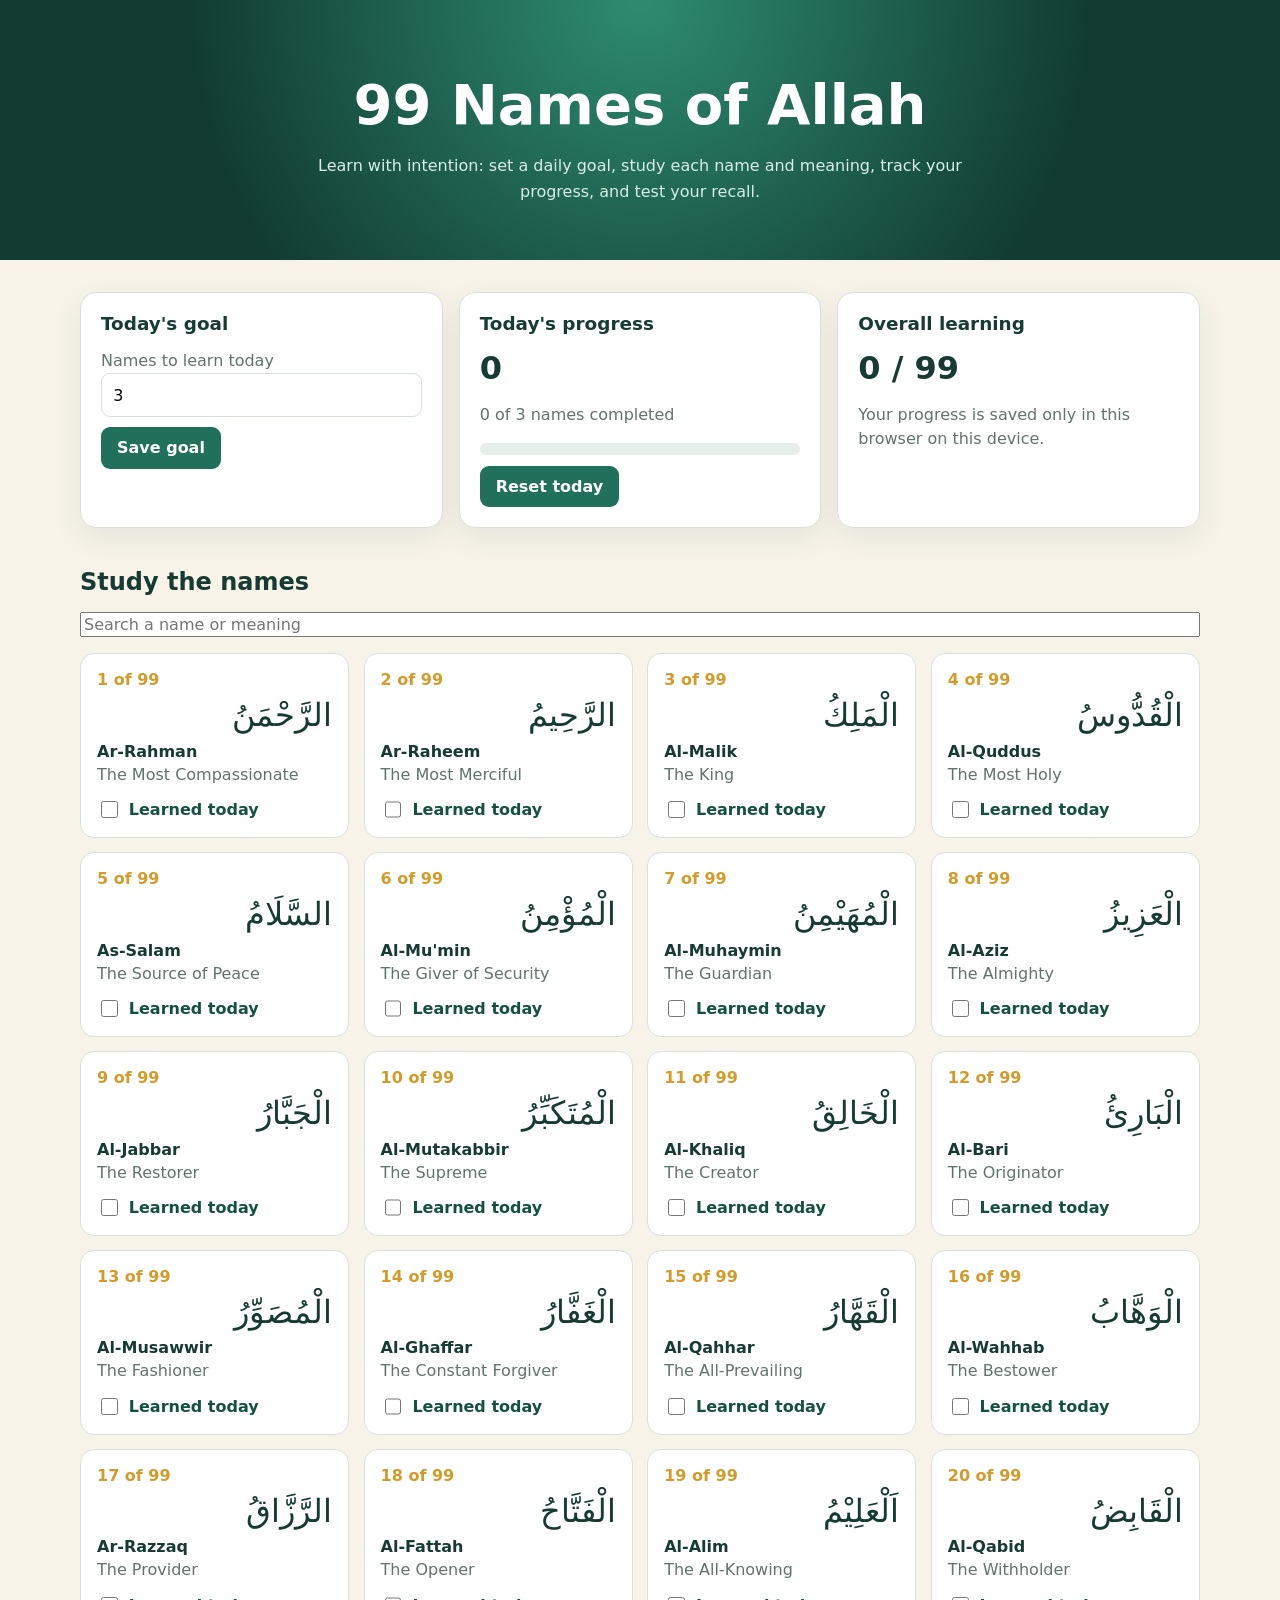
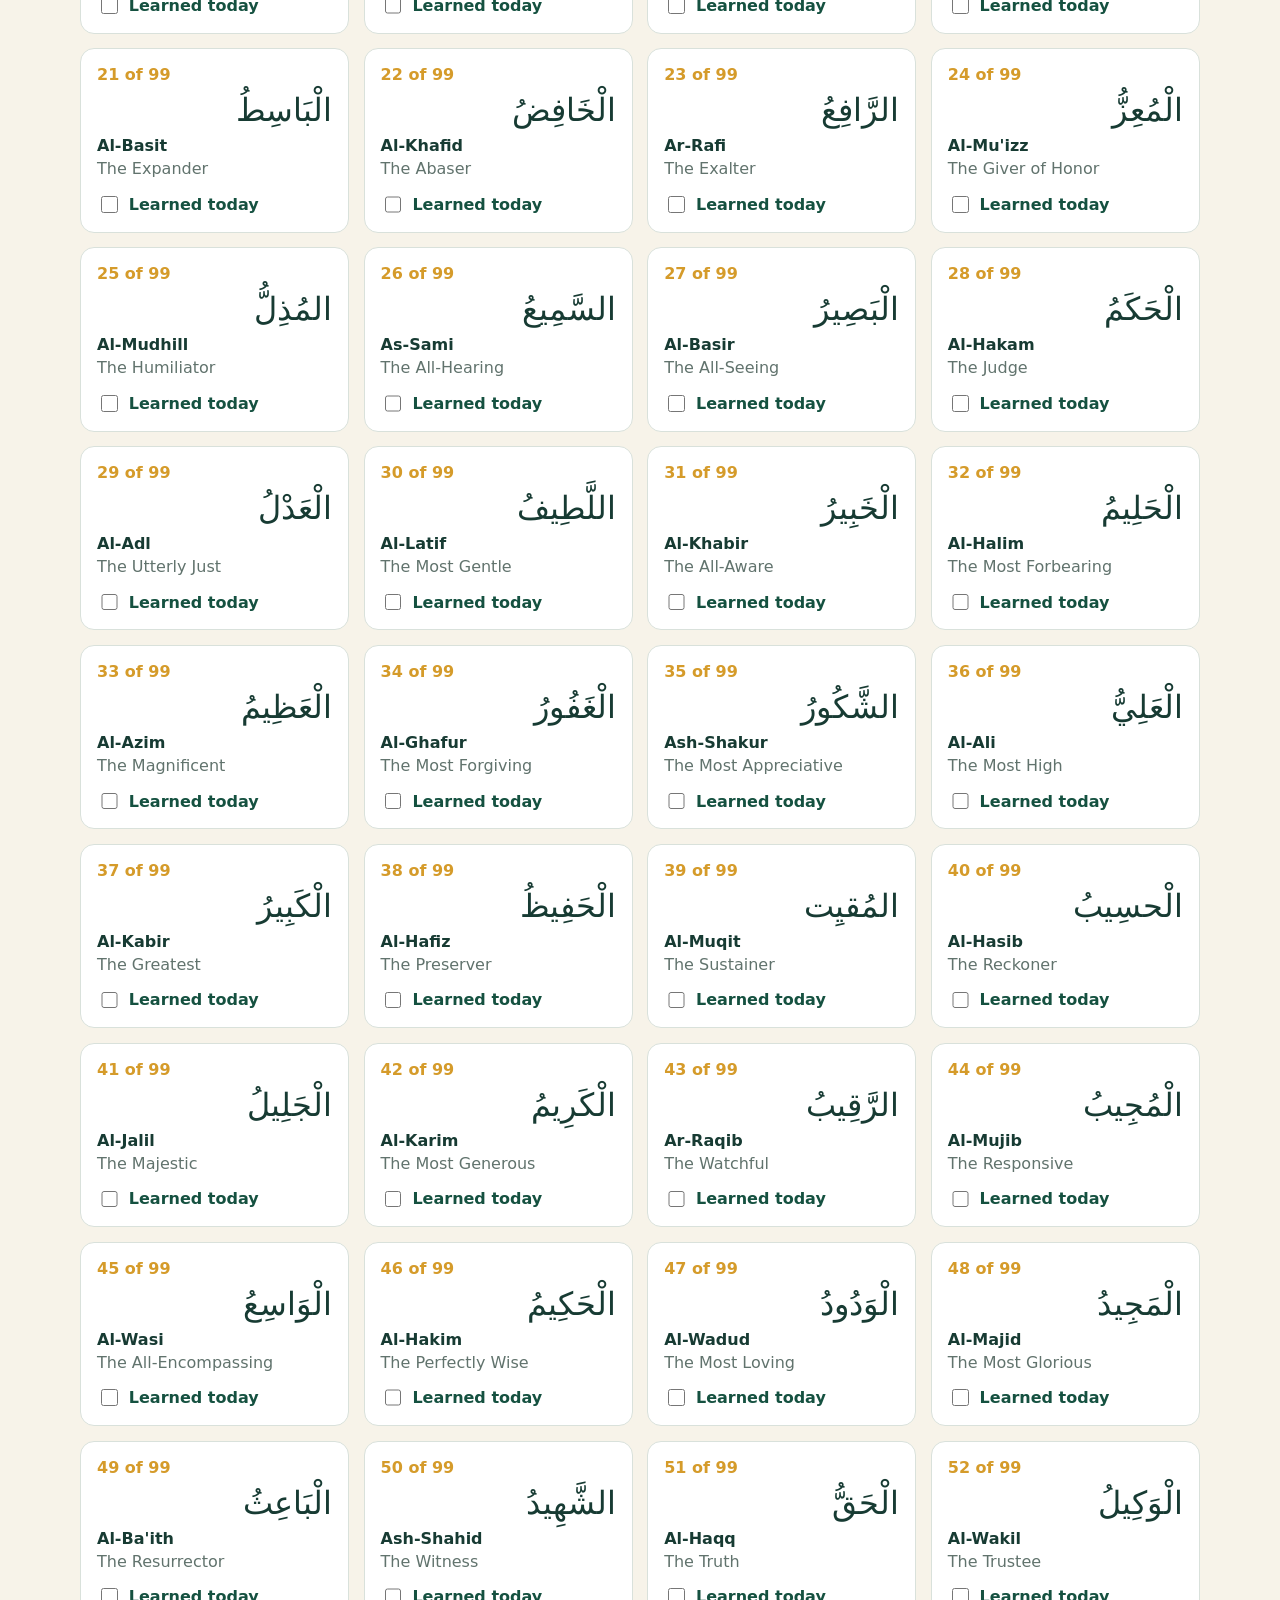
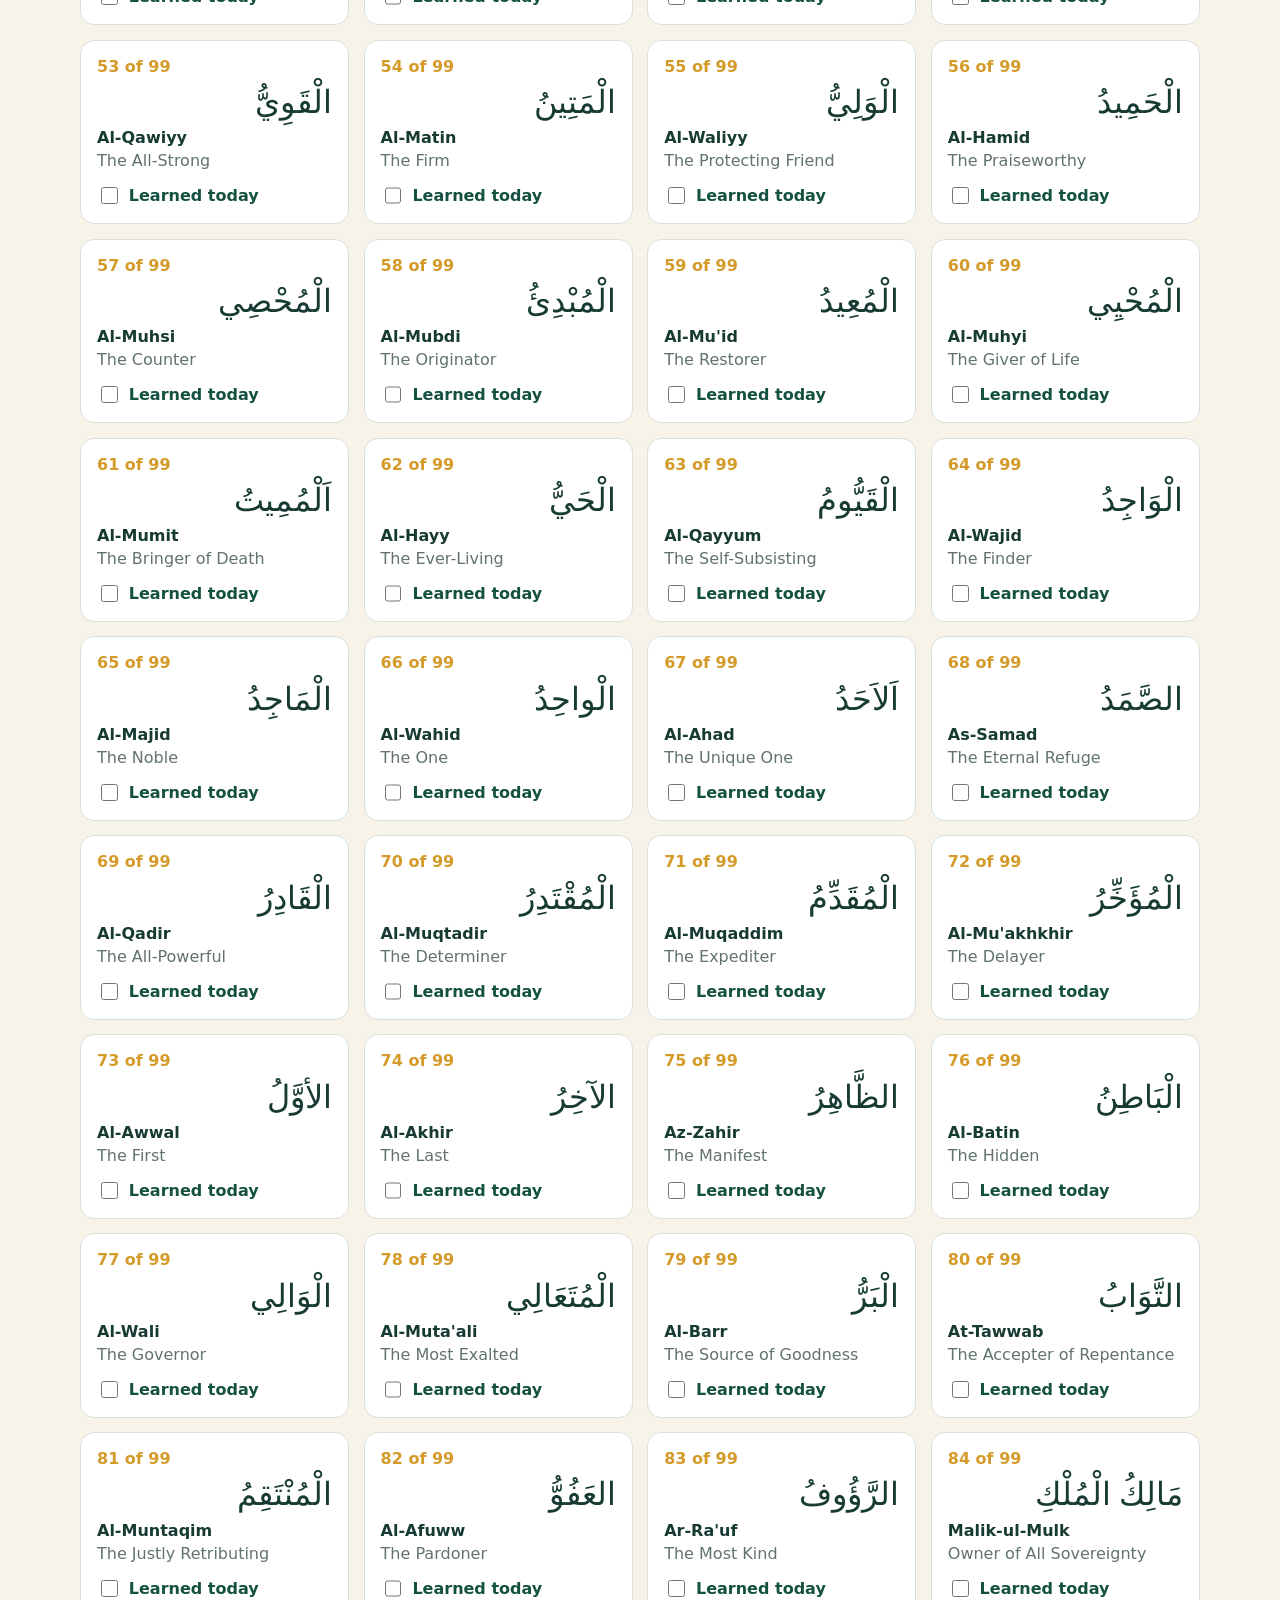
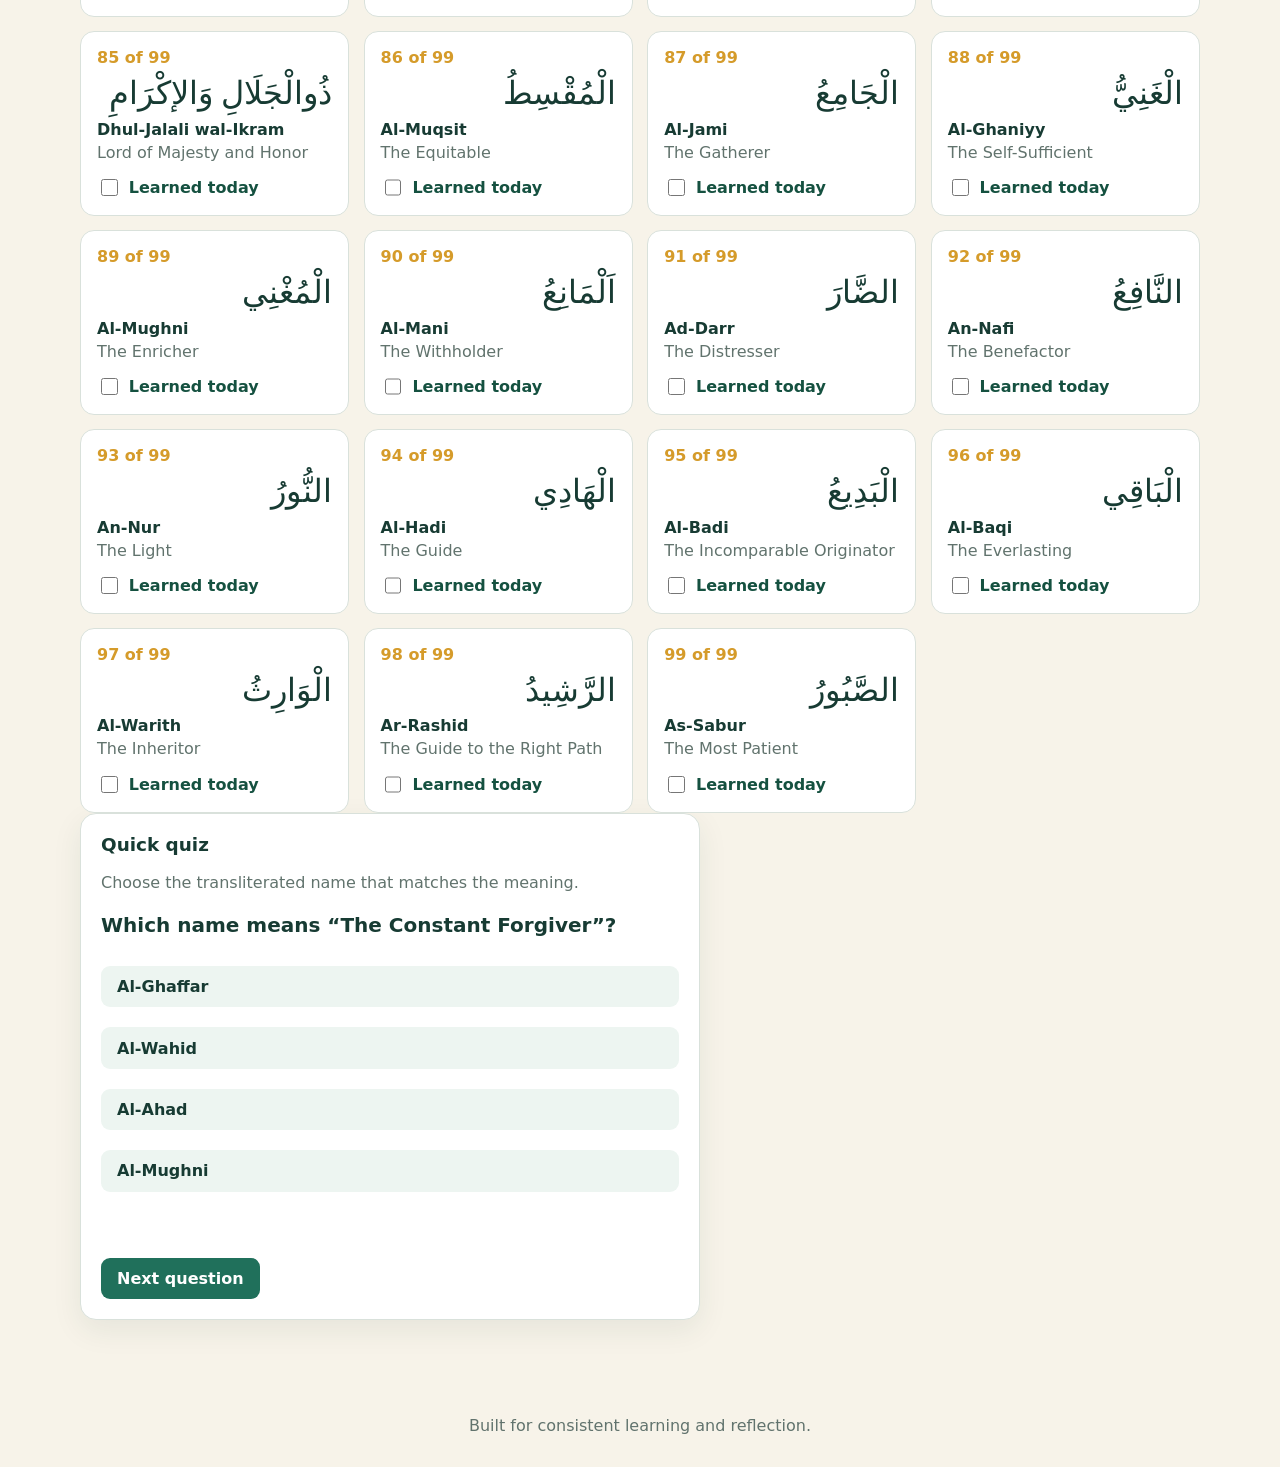
==== index.html @ bf4d2e9c "Create initial 99 Names of Allah learning tracker" ====
<!doctype html>
<html lang="en">
<head>
  <meta charset="UTF-8">
  <meta name="viewport" content="width=device-width, initial-scale=1.0">
  <meta name="description" content="Learn the 99 Names of Allah with a daily goal, progress tracker, and quiz.">
  <title>99 Names of Allah | Learning Tracker</title>
  <link rel="stylesheet" href="style.css">
</head>
<body>
  <header class="hero">
    <h1>99 Names of Allah</h1>
    <p>Learn with intention: set a daily goal, study each name and meaning, track your progress, and test your recall.</p>
  </header>

  <main class="container">
    <section class="grid" aria-label="Learning dashboard">
      <article class="card">
        <h2>Today's goal</h2>
        <label class="muted" for="goal">Names to learn today</label>
        <input id="goal" type="number" min="1" max="99" aria-label="Daily goal">
        <button id="save-goal">Save goal</button>
      </article>
      <article class="card">
        <h2>Today's progress</h2>
        <div class="metric" id="today-count">0</div>
        <p class="muted" id="goal-text">0 of 3 names completed</p>
        <div class="progress-track" aria-label="Daily goal progress"><div class="progress-bar" id="progress-bar"></div></div>
        <button id="reset-today">Reset today</button>
      </article>
      <article class="card">
        <h2>Overall learning</h2>
        <div class="metric" id="total-count">0 / 99</div>
        <p class="muted">Your progress is saved only in this browser on this device.</p>
      </article>
    </section>

    <section>
      <h2 class="section-title">Study the names</h2>
      <div class="controls">
        <input id="search" type="search" placeholder="Search a name or meaning" aria-label="Search names">
      </div>
      <div class="names-grid" id="names-list"></div>
    </section>

    <section class="card quiz" aria-live="polite">
      <h2>Quick quiz</h2>
      <p class="muted">Choose the transliterated name that matches the meaning.</p>
      <div class="question" id="quiz-question"></div>
      <div class="options" id="quiz-options"></div>
      <p class="quiz-result" id="quiz-result"></p>
      <button id="next-question">Next question</button>
    </section>
  </main>

  <footer>Built for consistent learning and reflection.</footer>
  <script src="app.js"></script>
</body>
</html>
---- style.css ----
:root {
  --bg: #f7f3e9;
  --surface: #ffffff;
  --ink: #173b33;
  --muted: #61736d;
  --accent: #20705b;
  --accent-dark: #155140;
  --gold: #d59b2a;
  --border: #d9e1db;
  --shadow: 0 10px 30px rgba(27, 66, 55, 0.08);
}

* { box-sizing: border-box; }

body {
  margin: 0;
  color: var(--ink);
  background: var(--bg);
  font-family: Inter, ui-sans-serif, system-ui, -apple-system, BlinkMacSystemFont, "Segoe UI", sans-serif;
}

.hero {
  padding: 4.5rem 1.25rem 3.5rem;
  color: white;
  text-align: center;
  background: radial-gradient(circle at top, #2e8c70, #123c31 65%);
}

.hero h1 { margin: 0; font-size: clamp(2rem, 5vw, 3.5rem); }
.hero p { max-width: 680px; margin: 1rem auto 0; color: #d8eee6; line-height: 1.6; }

.container { width: min(1120px, calc(100% - 2rem)); margin: 2rem auto 4rem; }
.grid { display: grid; grid-template-columns: repeat(3, 1fr); gap: 1rem; }
.card {
  padding: 1.25rem;
  background: var(--surface);
  border: 1px solid var(--border);
  border-radius: 16px;
  box-shadow: var(--shadow);
}

.card h2 { margin-top: 0; font-size: 1.15rem; }
.metric { margin: .5rem 0; font-size: 2rem; font-weight: 800; }
.muted { color: var(--muted); line-height: 1.5; }

input, button { font: inherit; }
input[type="number"] {
  width: 100%; padding: .7rem; border: 1px solid var(--border); border-radius: 9px;
}
button {
  border: 0; border-radius: 9px; padding: .7rem 1rem; margin-top: .65rem;
  color: white; background: var(--accent); cursor: pointer; font-weight: 700;
}
button:hover { background: var(--accent-dark); }

.progress-track { height: 12px; background: #e6eee9; border-radius: 999px; overflow: hidden; }
.progress-bar { height: 100%; width: 0; background: linear-gradient(90deg, var(--gold), var(--accent)); transition: width .25s ease; }

.section-title { margin: 2.5rem 0 1rem; }
.controls { display: flex; gap: .75rem; flex-wrap: wrap; margin-bottom: 1rem; }
.controls input { flex: 1 1 250px; }

.names-grid { display: grid; grid-template-columns: repeat(auto-fill, minmax(240px, 1fr)); gap: .9rem; }
.name-card { position: relative; padding: 1rem; background: var(--surface); border: 1px solid var(--border); border-radius: 14px; }
.name-card.learned { border-color: var(--accent); box-shadow: inset 0 0 0 1px var(--accent); }
.name-number { color: var(--gold); font-weight: 800; }
.arabic { margin: .45rem 0; font-family: "Noto Naskh Arabic", serif; font-size: 2rem; direction: rtl; }
.transliteration { font-weight: 800; }
.meaning { margin-top: .25rem; color: var(--muted); }
.check-row { display: flex; align-items: center; gap: .5rem; margin-top: .9rem; color: var(--accent-dark); font-weight: 700; }
.check-row input { width: 1.05rem; height: 1.05rem; }

.quiz { max-width: 620px; }
.question { font-size: 1.25rem; font-weight: 800; line-height: 1.45; }
.options { display: grid; gap: .6rem; margin-top: 1rem; }
.option { text-align: left; background: #edf5f1; color: var(--ink); }
.option:hover { background: #dbece4; }
.quiz-result { min-height: 1.5rem; margin-top: 1rem; font-weight: 800; }

footer { padding: 2rem 1rem; text-align: center; color: var(--muted); }

@media (max-width: 760px) { .grid { grid-template-columns: 1fr; } .hero { padding-top: 3rem; } }
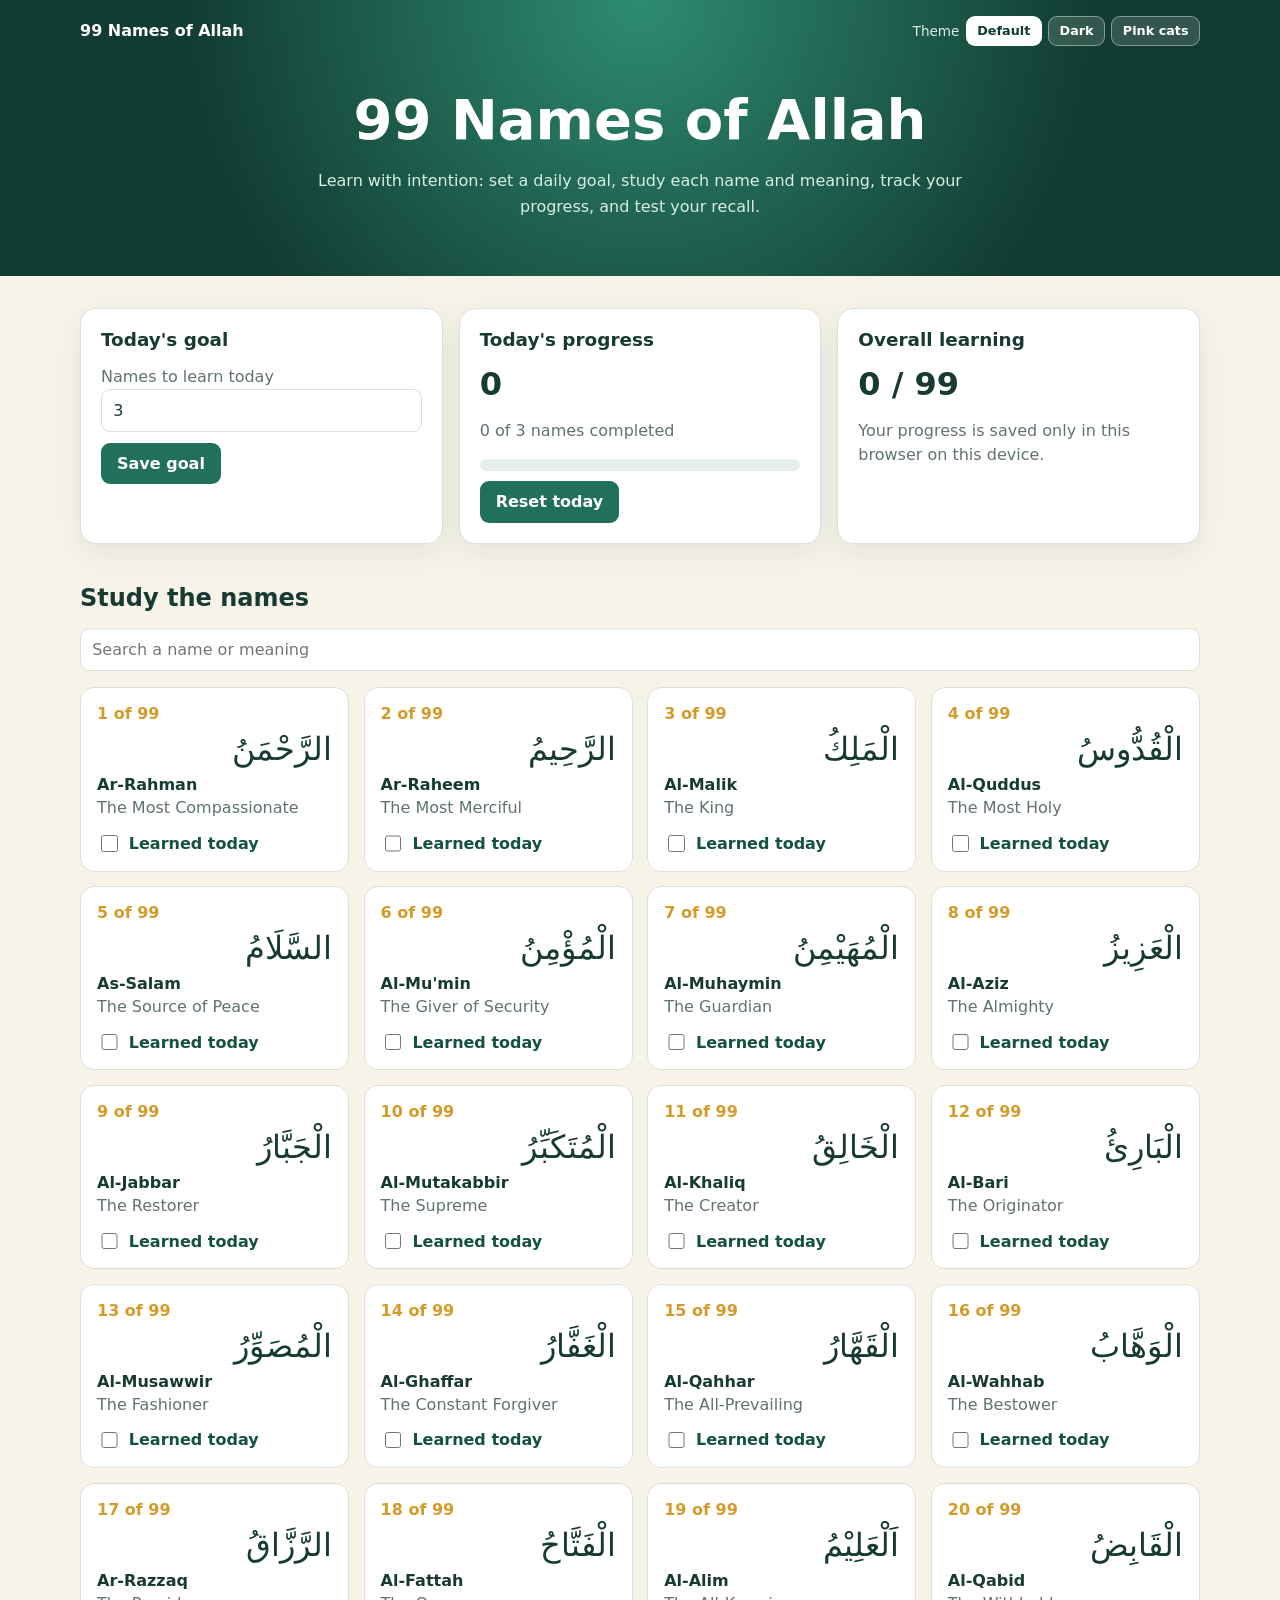
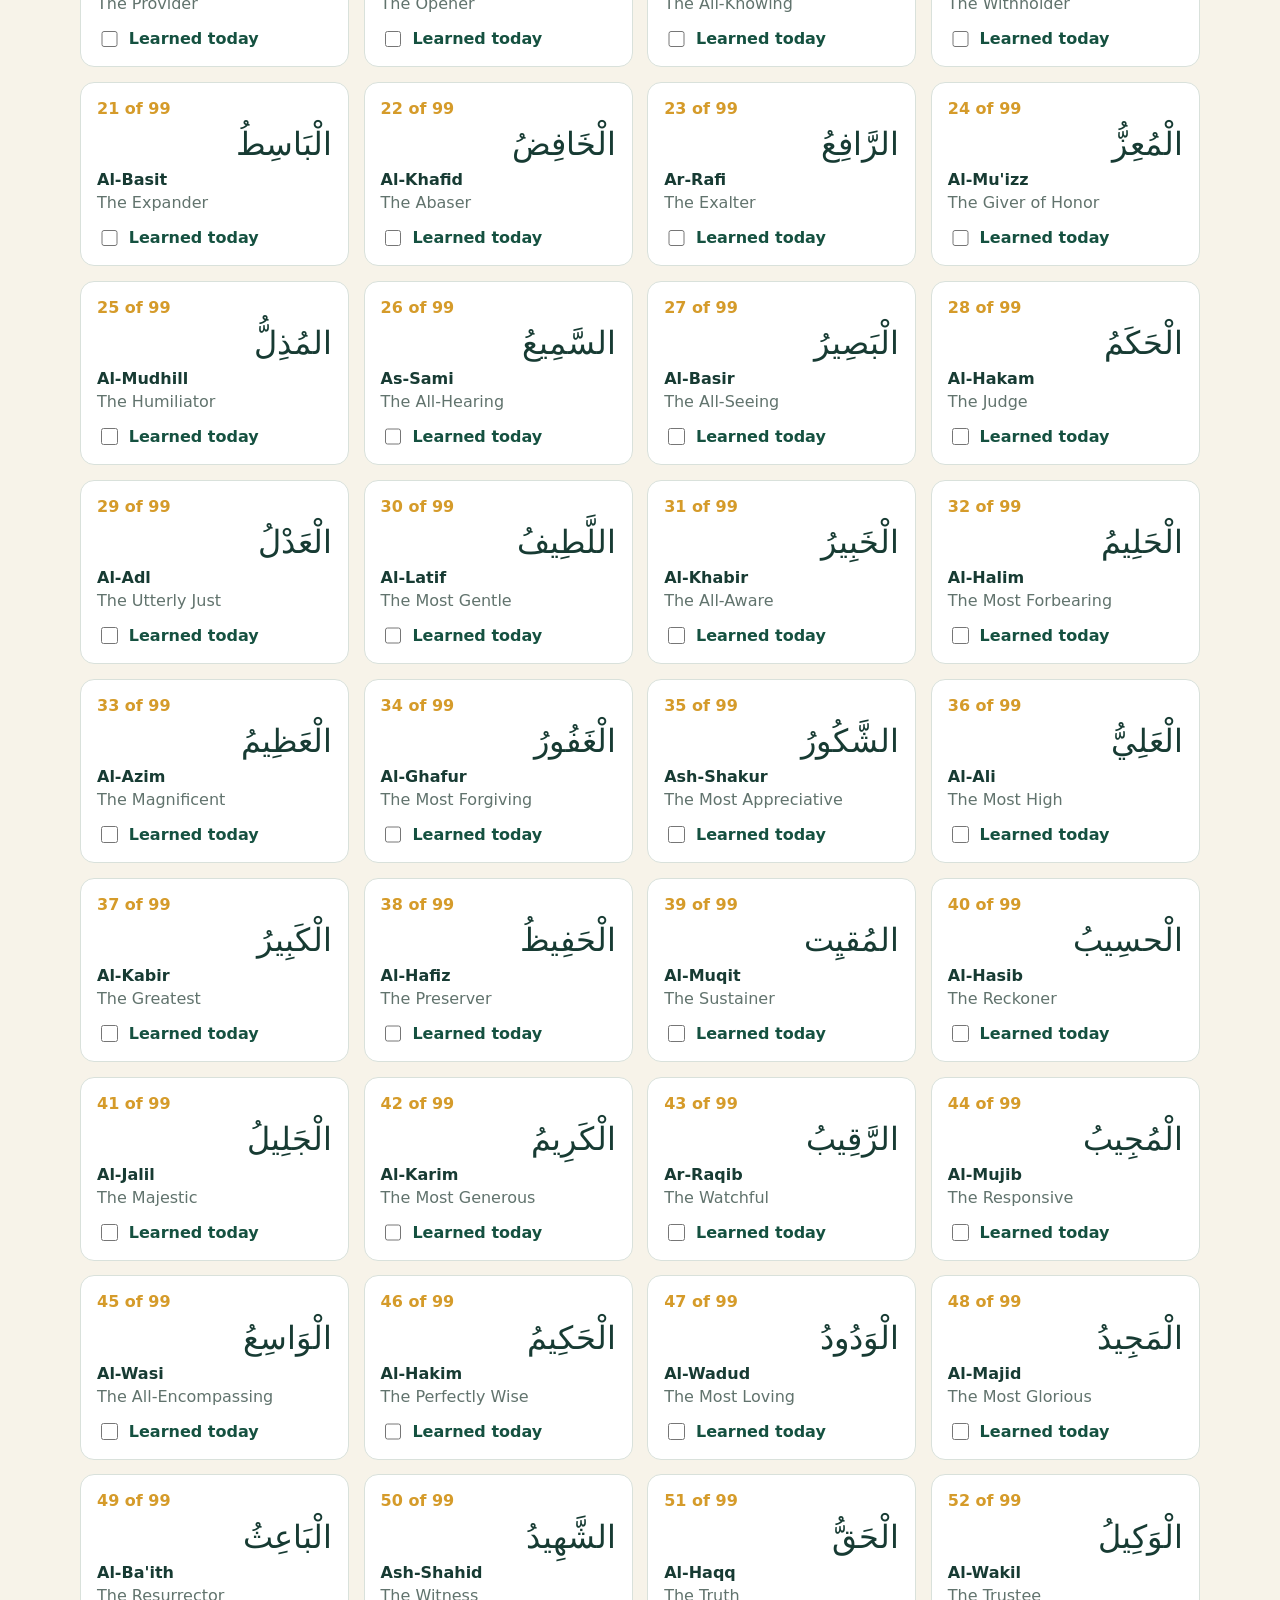
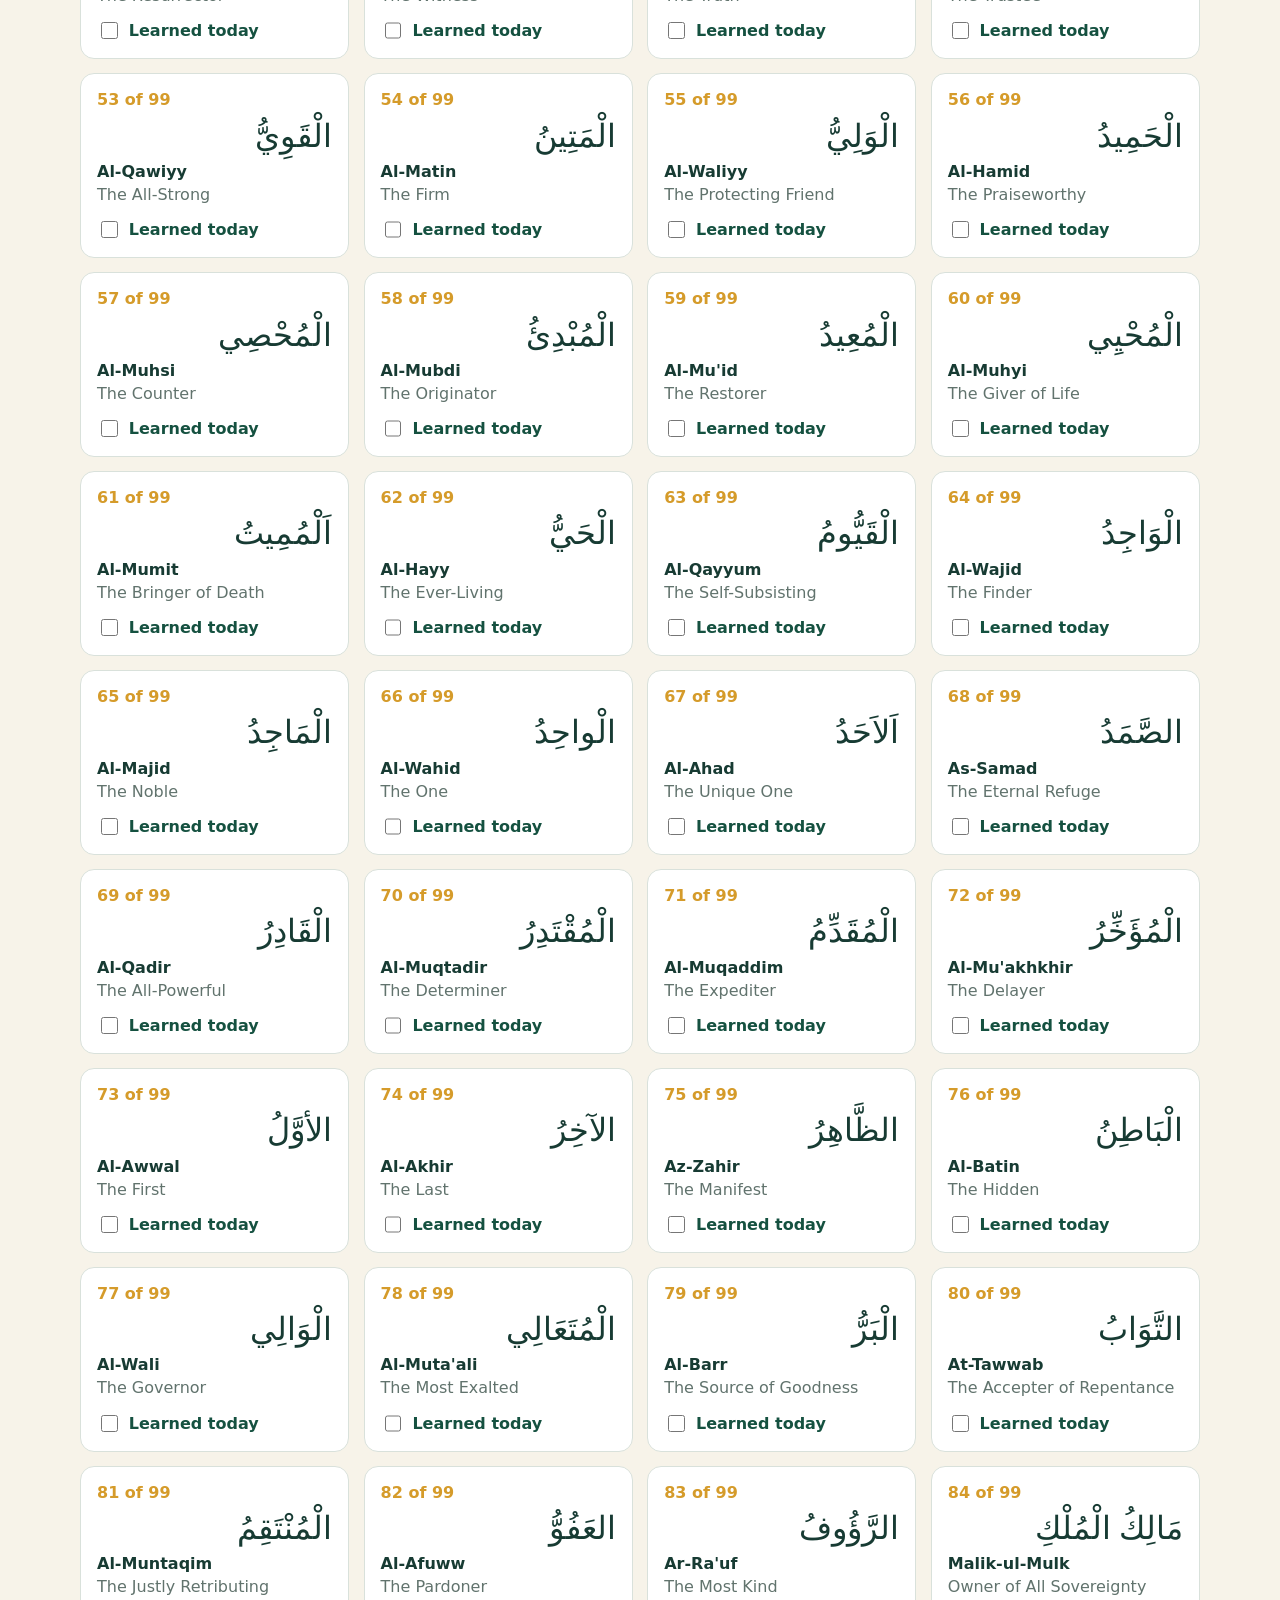
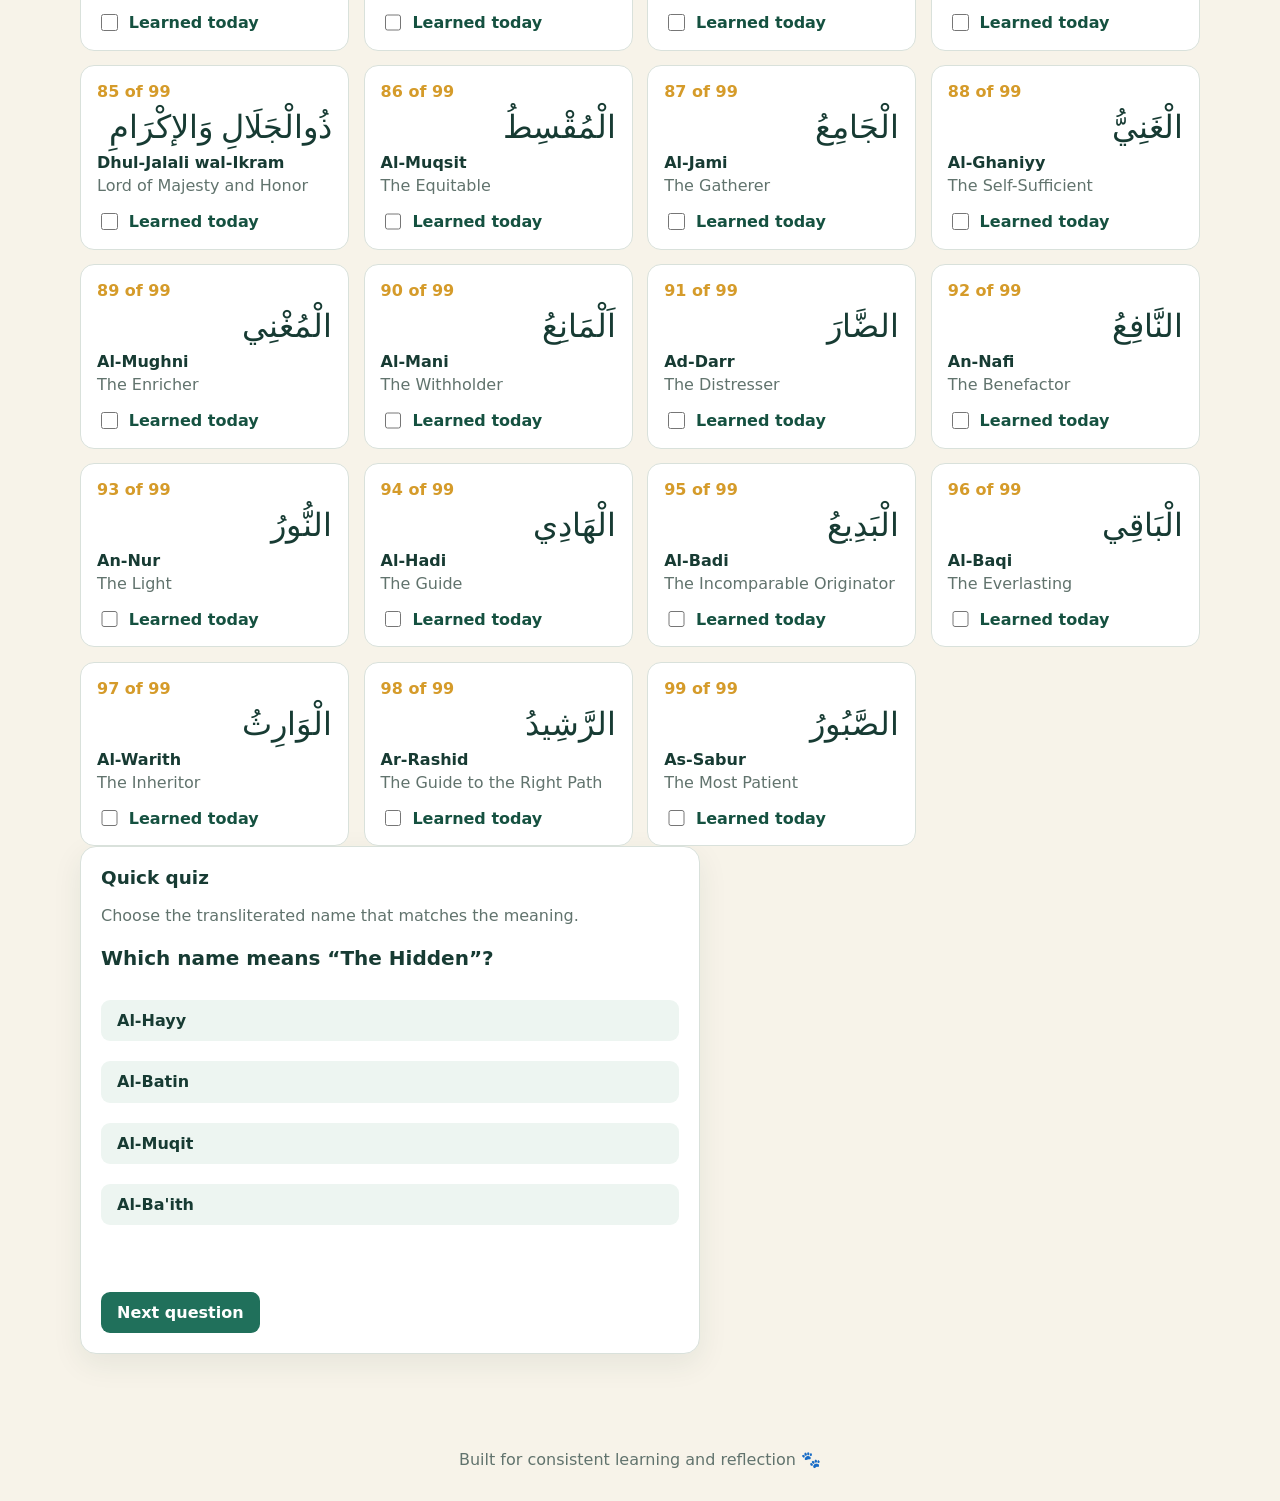
==== commit c487b756: "Add dark and pastel pink cat themes" ====
--- a/index.html
+++ b/index.html
@@ -9,11 +9,23 @@
 </head>
 <body>
   <header class="hero">
-    <h1>99 Names of Allah</h1>
-    <p>Learn with intention: set a daily goal, study each name and meaning, track your progress, and test your recall.</p>
+    <div class="hero-top">
+      <a class="brand" href="#top" aria-label="99 Names of Allah home">99 Names of Allah</a>
+      <div class="theme-picker" role="group" aria-label="Choose a color theme">
+        <span class="theme-label">Theme</span>
+        <button class="theme-button active" type="button" data-theme="default">Default</button>
+        <button class="theme-button" type="button" data-theme="dark">Dark</button>
+        <button class="theme-button" type="button" data-theme="pink">Pink cats</button>
+      </div>
+    </div>
+    <div class="hero-copy">
+      <span class="hero-cat" aria-hidden="true">🐱</span>
+      <h1>99 Names of Allah</h1>
+      <p>Learn with intention: set a daily goal, study each name and meaning, track your progress, and test your recall.</p>
+    </div>
   </header>
 
-  <main class="container">
+  <main class="container" id="top">
     <section class="grid" aria-label="Learning dashboard">
       <article class="card">
         <h2>Today's goal</h2>
@@ -22,7 +34,7 @@
         <button id="save-goal">Save goal</button>
       </article>
       <article class="card">
-        <h2>Today's progress</h2>
+        <h2>Today's progress <span class="card-cat" aria-hidden="true">🐾</span></h2>
         <div class="metric" id="today-count">0</div>
         <p class="muted" id="goal-text">0 of 3 names completed</p>
         <div class="progress-track" aria-label="Daily goal progress"><div class="progress-bar" id="progress-bar"></div></div>
@@ -36,7 +48,7 @@
     </section>
 
     <section>
-      <h2 class="section-title">Study the names</h2>
+      <h2 class="section-title">Study the names <span class="section-cat" aria-hidden="true">🐱</span></h2>
       <div class="controls">
         <input id="search" type="search" placeholder="Search a name or meaning" aria-label="Search names">
       </div>
@@ -44,7 +56,7 @@
     </section>
 
     <section class="card quiz" aria-live="polite">
-      <h2>Quick quiz</h2>
+      <h2>Quick quiz <span class="card-cat" aria-hidden="true">🐾</span></h2>
       <p class="muted">Choose the transliterated name that matches the meaning.</p>
       <div class="question" id="quiz-question"></div>
       <div class="options" id="quiz-options"></div>
@@ -53,7 +65,7 @@
     </section>
   </main>
 
-  <footer>Built for consistent learning and reflection.</footer>
+  <footer>Built for consistent learning and reflection <span aria-hidden="true">🐾</span></footer>
   <script src="app.js"></script>
 </body>
 </html>
--- a/style.css
+++ b/style.css
@@ -7,27 +7,43 @@
   --accent-dark: #155140;
   --gold: #d59b2a;
   --border: #d9e1db;
+  --track: #e6eee9;
+  --option: #edf5f1;
+  --option-hover: #dbece4;
+  --hero-start: #2e8c70;
+  --hero-end: #123c31;
+  --hero-text: #d8eee6;
   --shadow: 0 10px 30px rgba(27, 66, 55, 0.08);
 }
 
 * { box-sizing: border-box; }
 
 body {
+  min-height: 100vh;
   margin: 0;
   color: var(--ink);
   background: var(--bg);
   font-family: Inter, ui-sans-serif, system-ui, -apple-system, BlinkMacSystemFont, "Segoe UI", sans-serif;
+  transition: background .25s ease, color .25s ease;
 }
 
 .hero {
-  padding: 4.5rem 1.25rem 3.5rem;
+  padding: 1rem 1.25rem 3.5rem;
   color: white;
   text-align: center;
-  background: radial-gradient(circle at top, #2e8c70, #123c31 65%);
+  background: radial-gradient(circle at top, var(--hero-start), var(--hero-end) 65%);
 }
 
+.hero-top { display: flex; width: min(1120px, 100%); margin: 0 auto; align-items: center; justify-content: space-between; gap: 1rem; }
+.brand { color: white; text-decoration: none; font-weight: 800; }
+.theme-picker { display: flex; align-items: center; flex-wrap: wrap; justify-content: flex-end; gap: .4rem; }
+.theme-label { font-size: .85rem; color: var(--hero-text); }
+.theme-button { margin: 0; padding: .4rem .65rem; color: white; background: rgba(255, 255, 255, .14); border: 1px solid rgba(255, 255, 255, .4); font-size: .8rem; }
+.theme-button:hover, .theme-button.active { color: var(--hero-end); background: white; }
+.hero-copy { padding-top: 2.6rem; }
 .hero h1 { margin: 0; font-size: clamp(2rem, 5vw, 3.5rem); }
-.hero p { max-width: 680px; margin: 1rem auto 0; color: #d8eee6; line-height: 1.6; }
+.hero p { max-width: 680px; margin: 1rem auto 0; color: var(--hero-text); line-height: 1.6; }
+.hero-cat { display: none; }
 
 .container { width: min(1120px, calc(100% - 2rem)); margin: 2rem auto 4rem; }
 .grid { display: grid; grid-template-columns: repeat(3, 1fr); gap: 1rem; }
@@ -44,8 +60,8 @@
 .muted { color: var(--muted); line-height: 1.5; }
 
 input, button { font: inherit; }
-input[type="number"] {
-  width: 100%; padding: .7rem; border: 1px solid var(--border); border-radius: 9px;
+input[type="number"], input[type="search"] {
+  width: 100%; padding: .7rem; color: var(--ink); background: var(--surface); border: 1px solid var(--border); border-radius: 9px;
 }
 button {
   border: 0; border-radius: 9px; padding: .7rem 1rem; margin-top: .65rem;
@@ -53,7 +69,7 @@
 }
 button:hover { background: var(--accent-dark); }
 
-.progress-track { height: 12px; background: #e6eee9; border-radius: 999px; overflow: hidden; }
+.progress-track { height: 12px; background: var(--track); border-radius: 999px; overflow: hidden; }
 .progress-bar { height: 100%; width: 0; background: linear-gradient(90deg, var(--gold), var(--accent)); transition: width .25s ease; }
 
 .section-title { margin: 2.5rem 0 1rem; }
@@ -73,10 +89,67 @@
 .quiz { max-width: 620px; }
 .question { font-size: 1.25rem; font-weight: 800; line-height: 1.45; }
 .options { display: grid; gap: .6rem; margin-top: 1rem; }
-.option { text-align: left; background: #edf5f1; color: var(--ink); }
-.option:hover { background: #dbece4; }
+.option { text-align: left; background: var(--option); color: var(--ink); }
+.option:hover { background: var(--option-hover); }
 .quiz-result { min-height: 1.5rem; margin-top: 1rem; font-weight: 800; }
+.card-cat, .section-cat { display: none; }
 
 footer { padding: 2rem 1rem; text-align: center; color: var(--muted); }
 
-@media (max-width: 760px) { .grid { grid-template-columns: 1fr; } .hero { padding-top: 3rem; } }
+body[data-theme="dark"] {
+  --bg: #0f1718;
+  --surface: #172224;
+  --ink: #edf7f3;
+  --muted: #a8beb6;
+  --accent: #6ac5a5;
+  --accent-dark: #b7f0da;
+  --gold: #f3c76d;
+  --border: #2d4140;
+  --track: #2a3d3d;
+  --option: #223433;
+  --option-hover: #2d4844;
+  --hero-start: #245c50;
+  --hero-end: #091314;
+  --hero-text: #d6eee5;
+  --shadow: 0 10px 30px rgba(0, 0, 0, .25);
+}
+
+body[data-theme="pink"] {
+  --bg: #fff3f8;
+  --surface: #fffaff;
+  --ink: #542b48;
+  --muted: #8b637a;
+  --accent: #df6f9d;
+  --accent-dark: #b74979;
+  --gold: #d58eae;
+  --border: #f0cbdc;
+  --track: #f9dce8;
+  --option: #ffe9f1;
+  --option-hover: #ffd9e8;
+  --hero-start: #efa2c1;
+  --hero-end: #c76c9c;
+  --hero-text: #fff5fa;
+  --shadow: 0 10px 30px rgba(166, 80, 119, .13);
+}
+
+body[data-theme="pink"] .hero { position: relative; overflow: hidden; }
+body[data-theme="pink"] .hero::before,
+body[data-theme="pink"] .hero::after {
+  position: absolute; z-index: 0; font-size: clamp(3rem, 9vw, 7rem); opacity: .28; content: "🐱";
+}
+body[data-theme="pink"] .hero::before { top: 1.2rem; left: 7%; transform: rotate(-14deg); }
+body[data-theme="pink"] .hero::after { right: 8%; bottom: .8rem; transform: rotate(14deg); }
+body[data-theme="pink"] .hero-top, body[data-theme="pink"] .hero-copy { position: relative; z-index: 1; }
+body[data-theme="pink"] .hero-cat { display: inline-block; margin-bottom: .35rem; font-size: 2rem; }
+body[data-theme="pink"] .card-cat, body[data-theme="pink"] .section-cat { display: inline; }
+body[data-theme="pink"] .name-card::after { position: absolute; right: .75rem; bottom: .55rem; color: #ef9aba; content: "🐾"; font-size: 1rem; opacity: .75; }
+body[data-theme="pink"] .name-card:nth-child(3n)::after { content: "🐱"; }
+body[data-theme="pink"] .name-card.learned::after { color: var(--accent); }
+body[data-theme="pink"] .theme-button.active { color: #9b3d6b; }
+
+@media (max-width: 760px) {
+  .grid { grid-template-columns: 1fr; }
+  .hero { padding-top: 1rem; }
+  .hero-top { align-items: flex-start; flex-direction: column; }
+  .theme-picker { justify-content: flex-start; }
+}
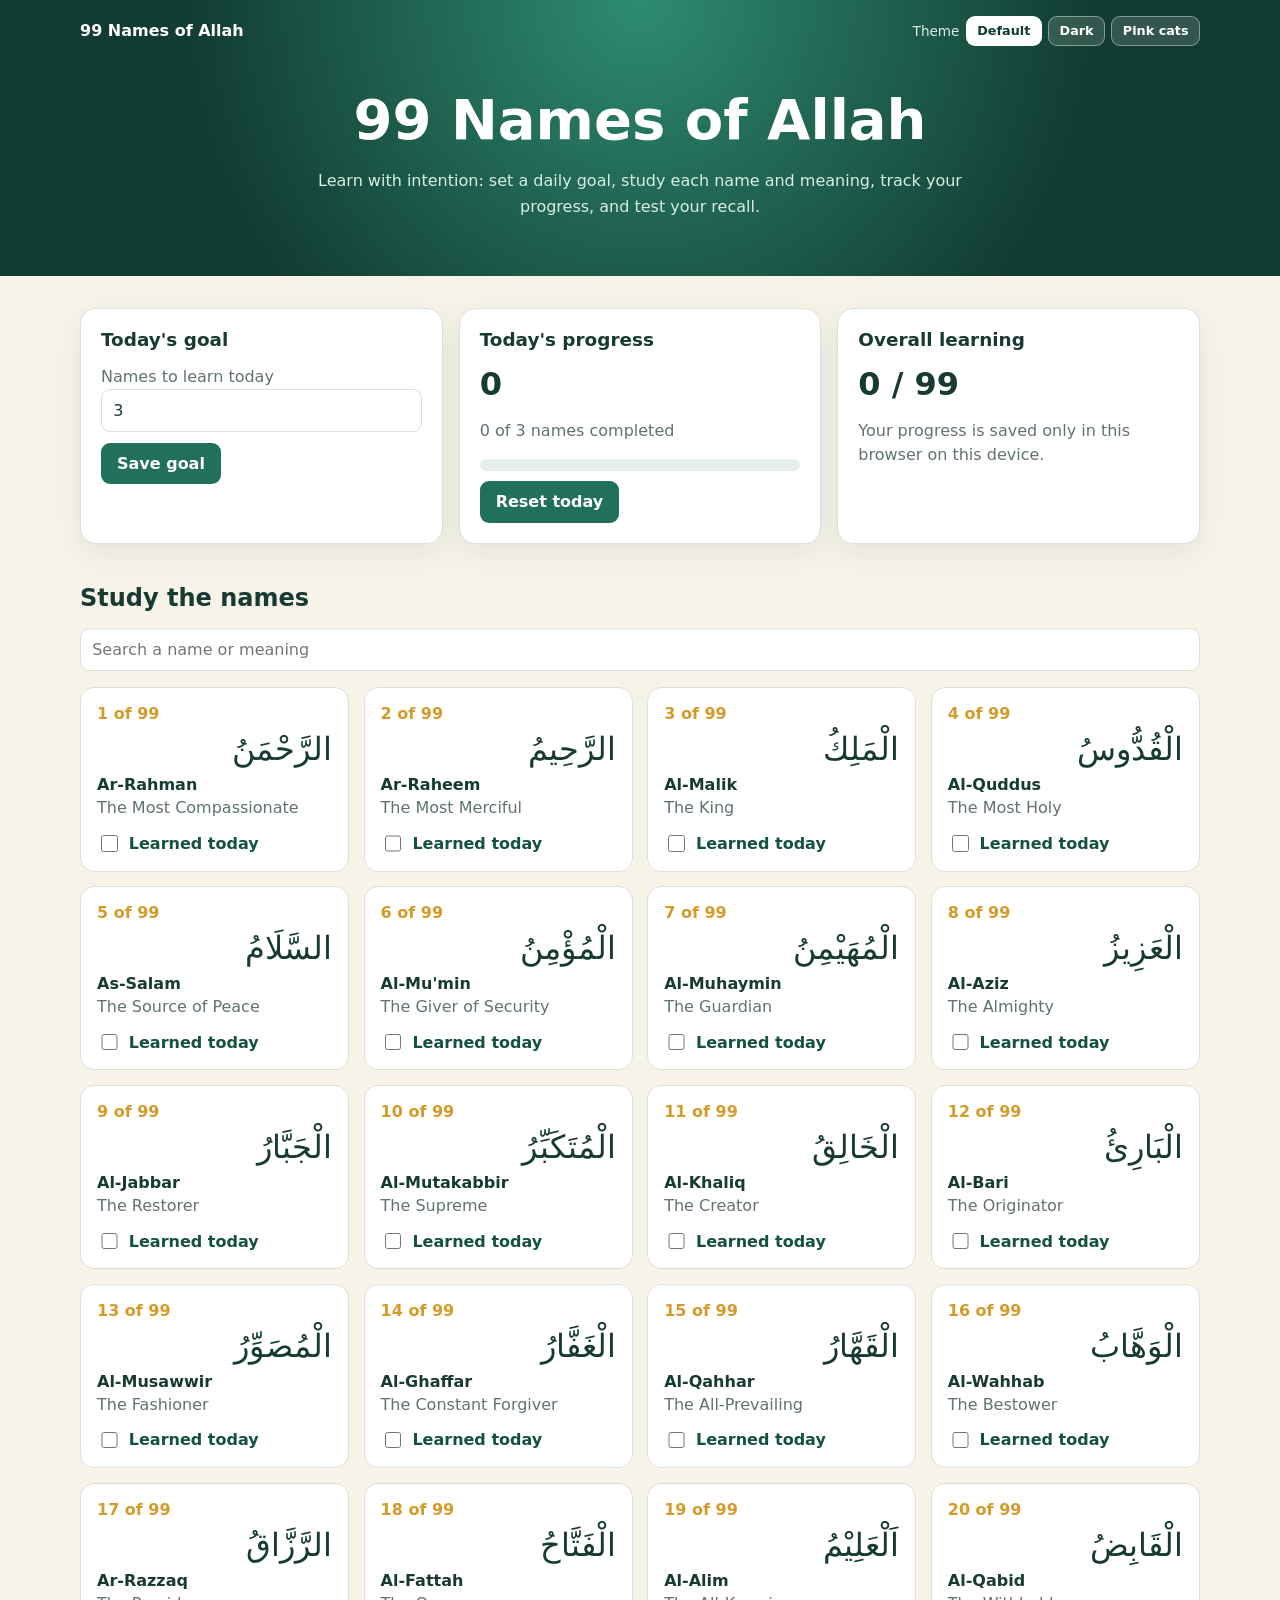
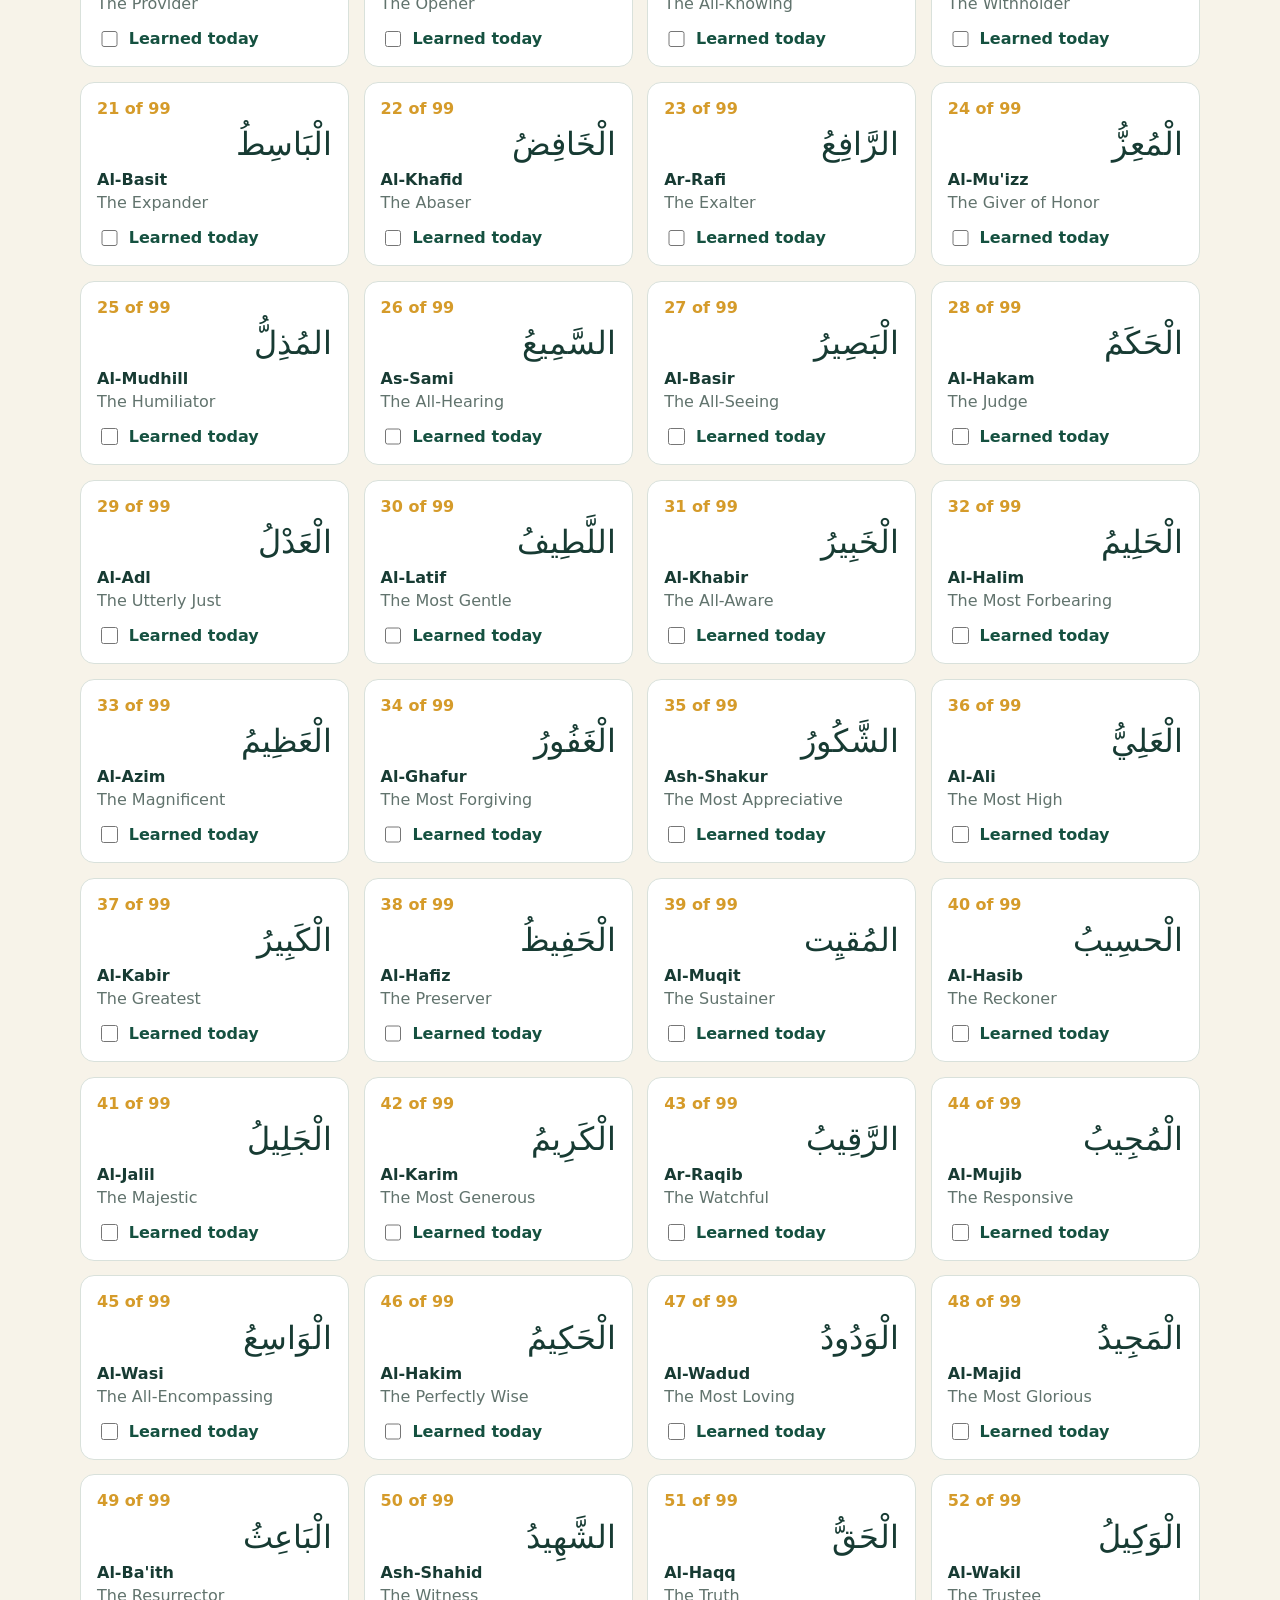
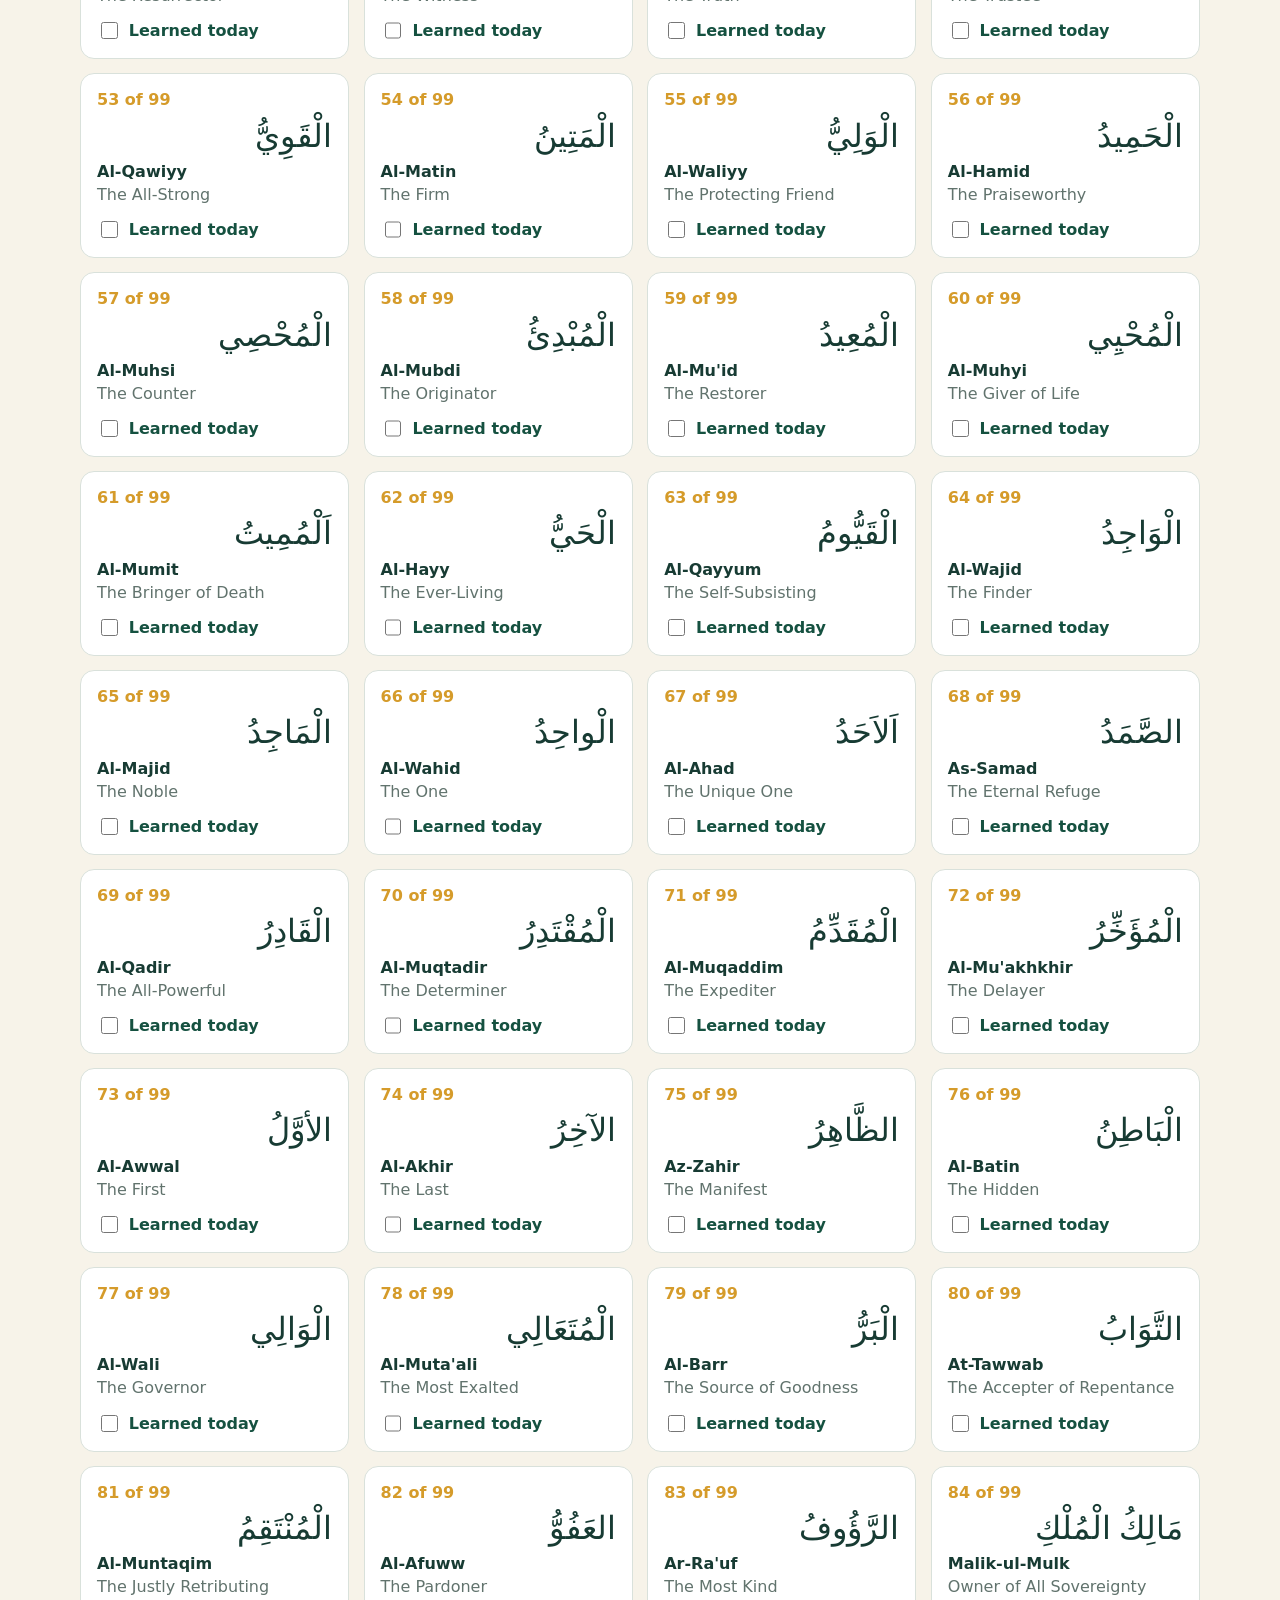
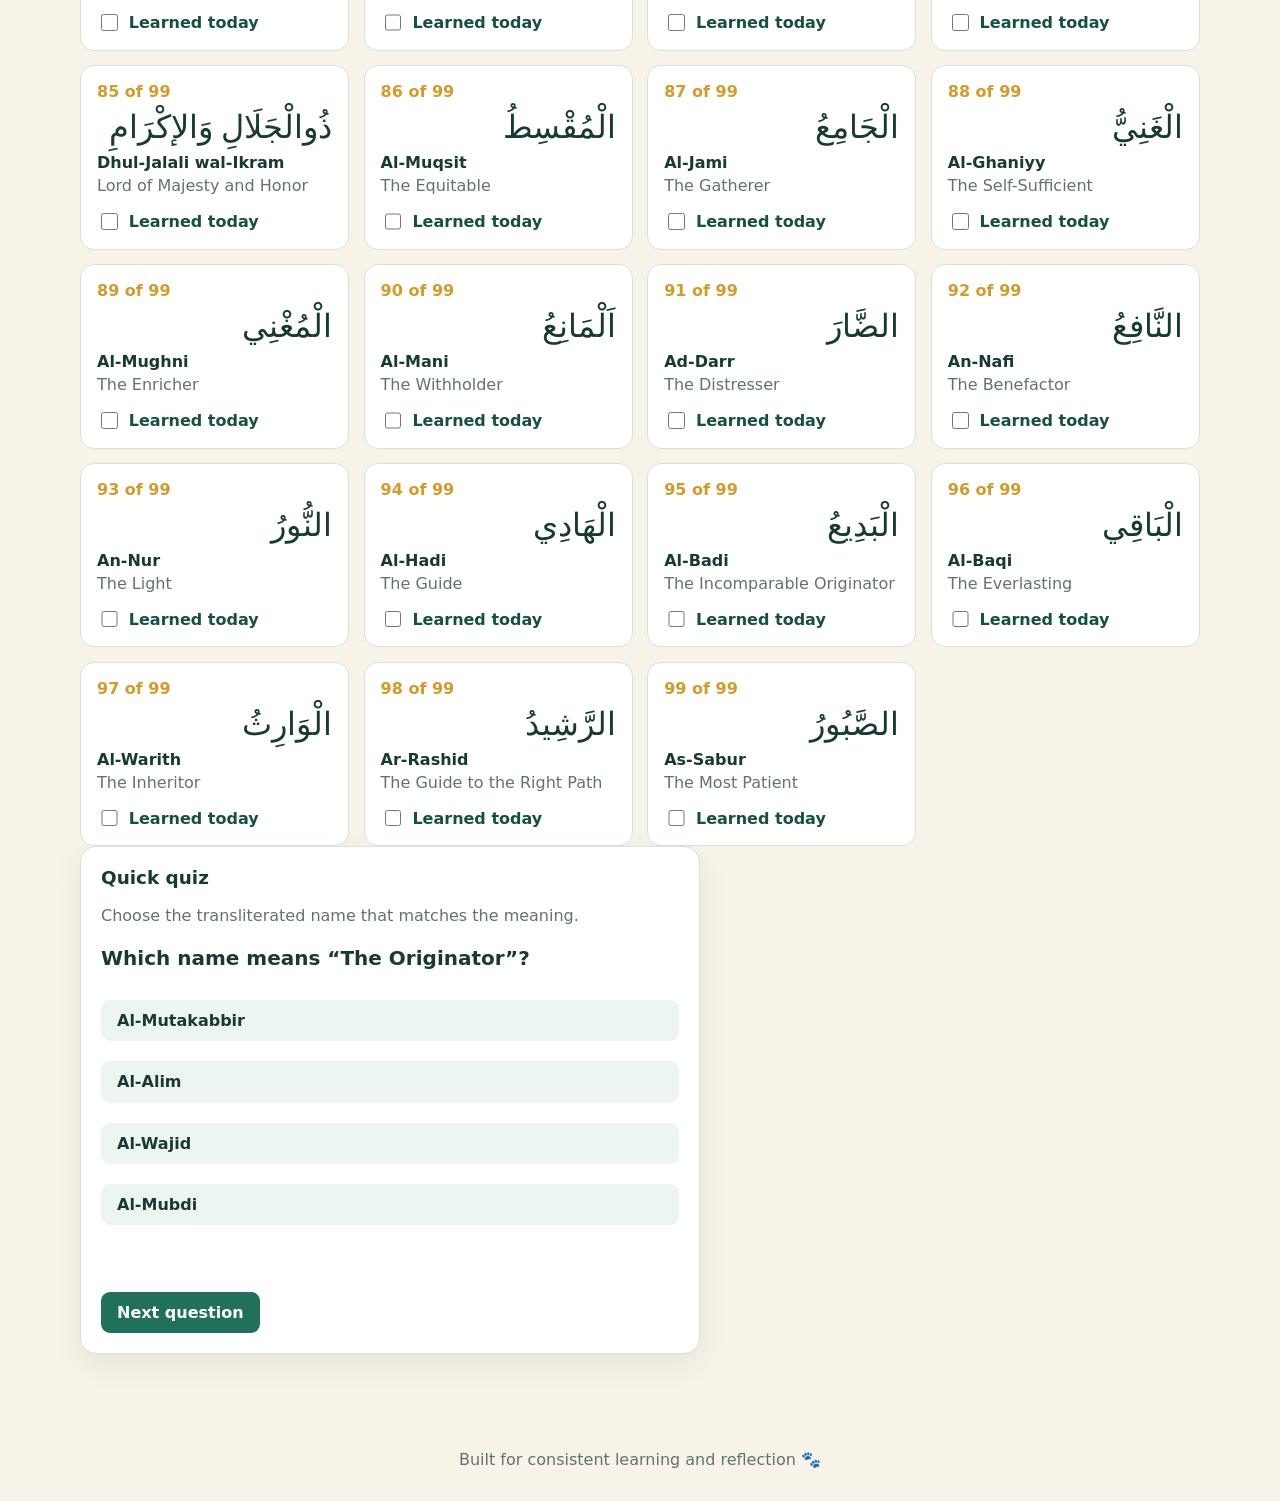
==== commit 0667bae7: "Add black and white space Kaaba favicon" ====
--- a/index.html
+++ b/index.html
@@ -4,6 +4,7 @@
   <meta charset="UTF-8">
   <meta name="viewport" content="width=device-width, initial-scale=1.0">
   <meta name="description" content="Learn the 99 Names of Allah with a daily goal, progress tracker, and quiz.">
+  <link rel="icon" type="image/png" href="favicon.png">
   <title>99 Names of Allah | Learning Tracker</title>
   <link rel="stylesheet" href="style.css">
 </head>
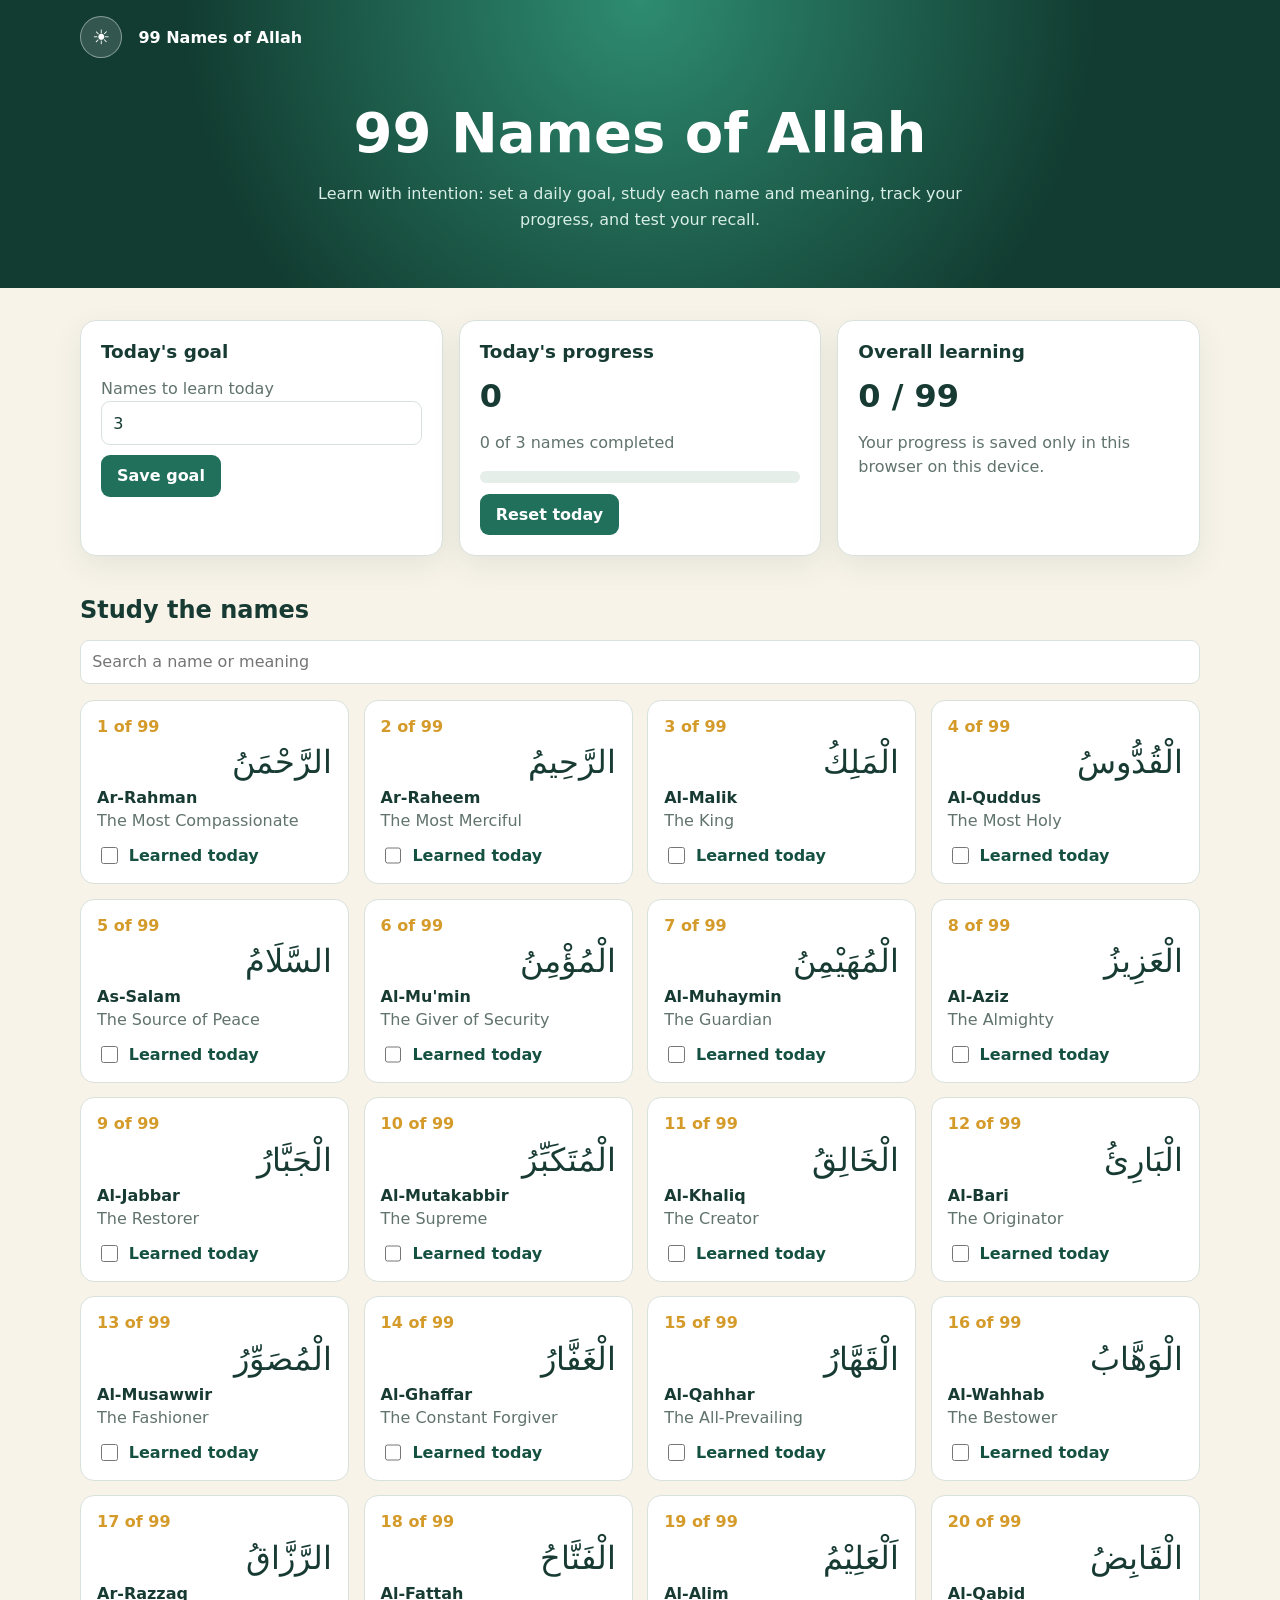
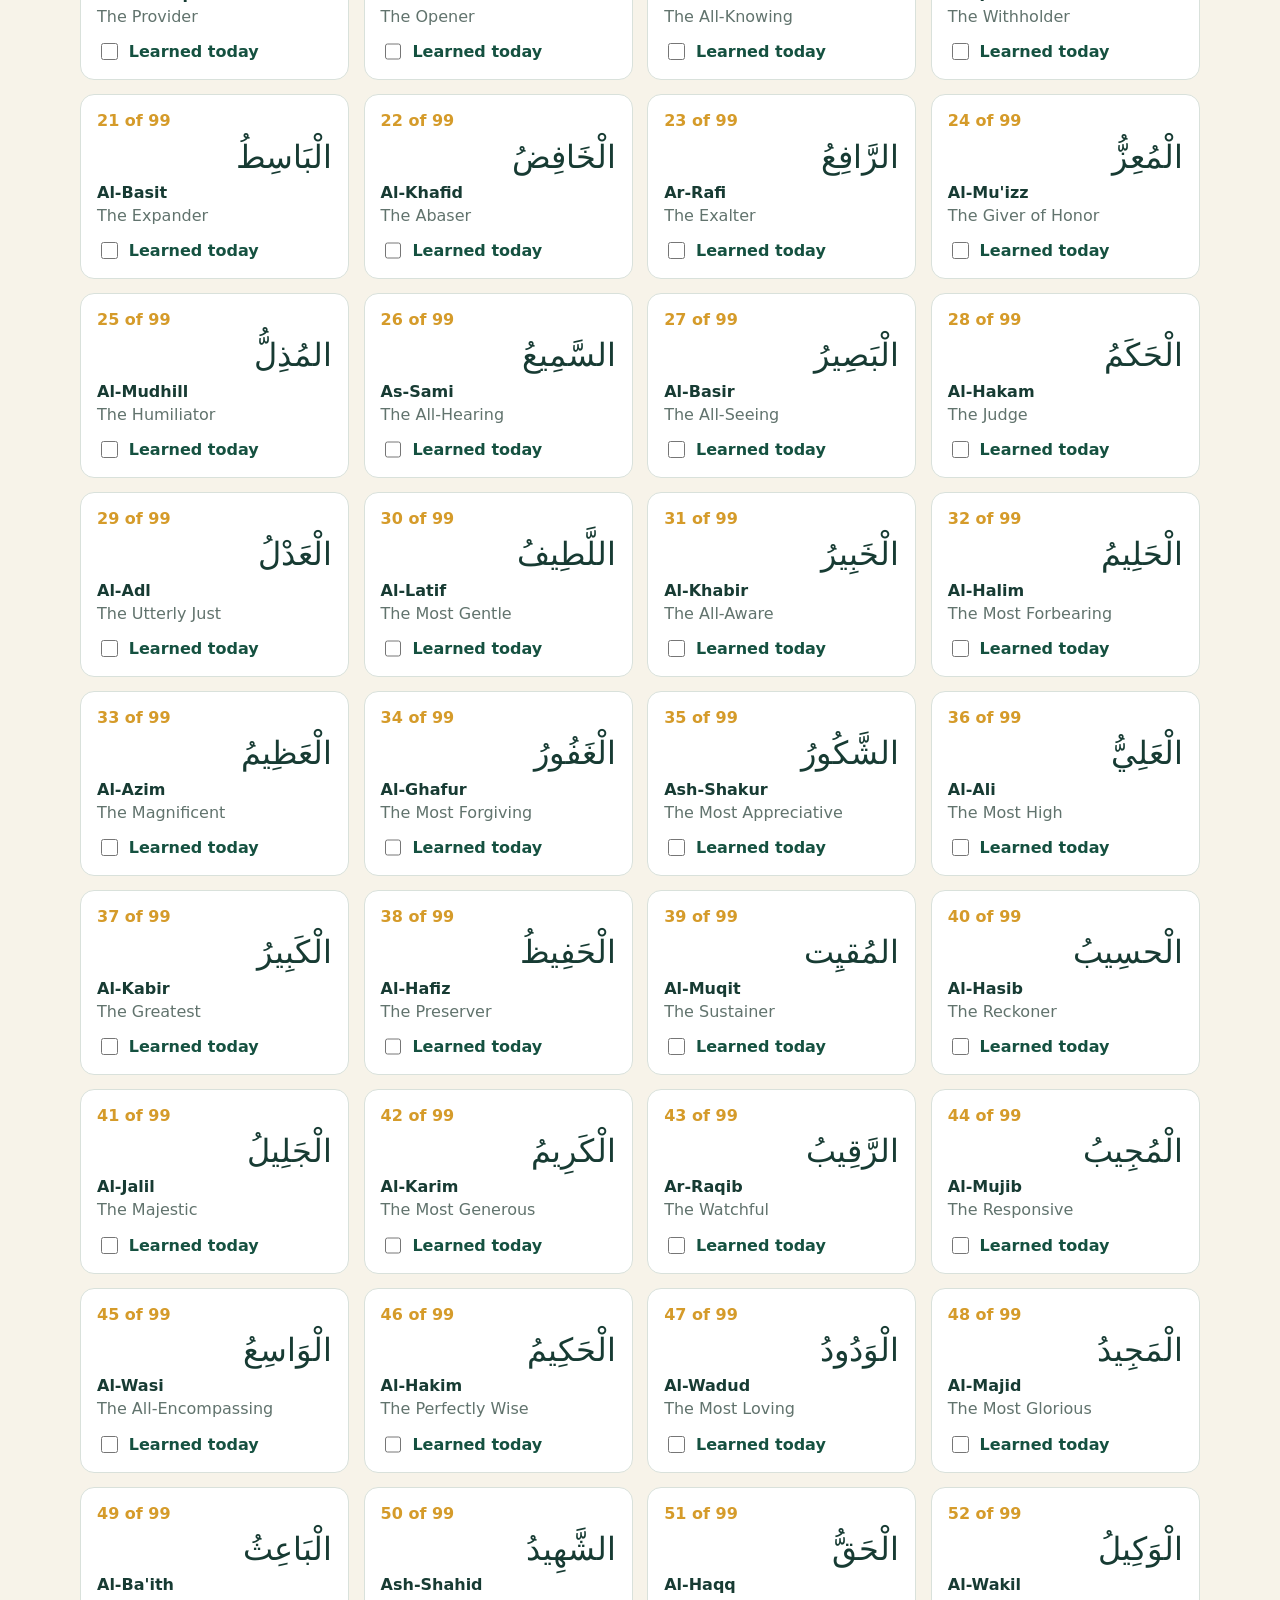
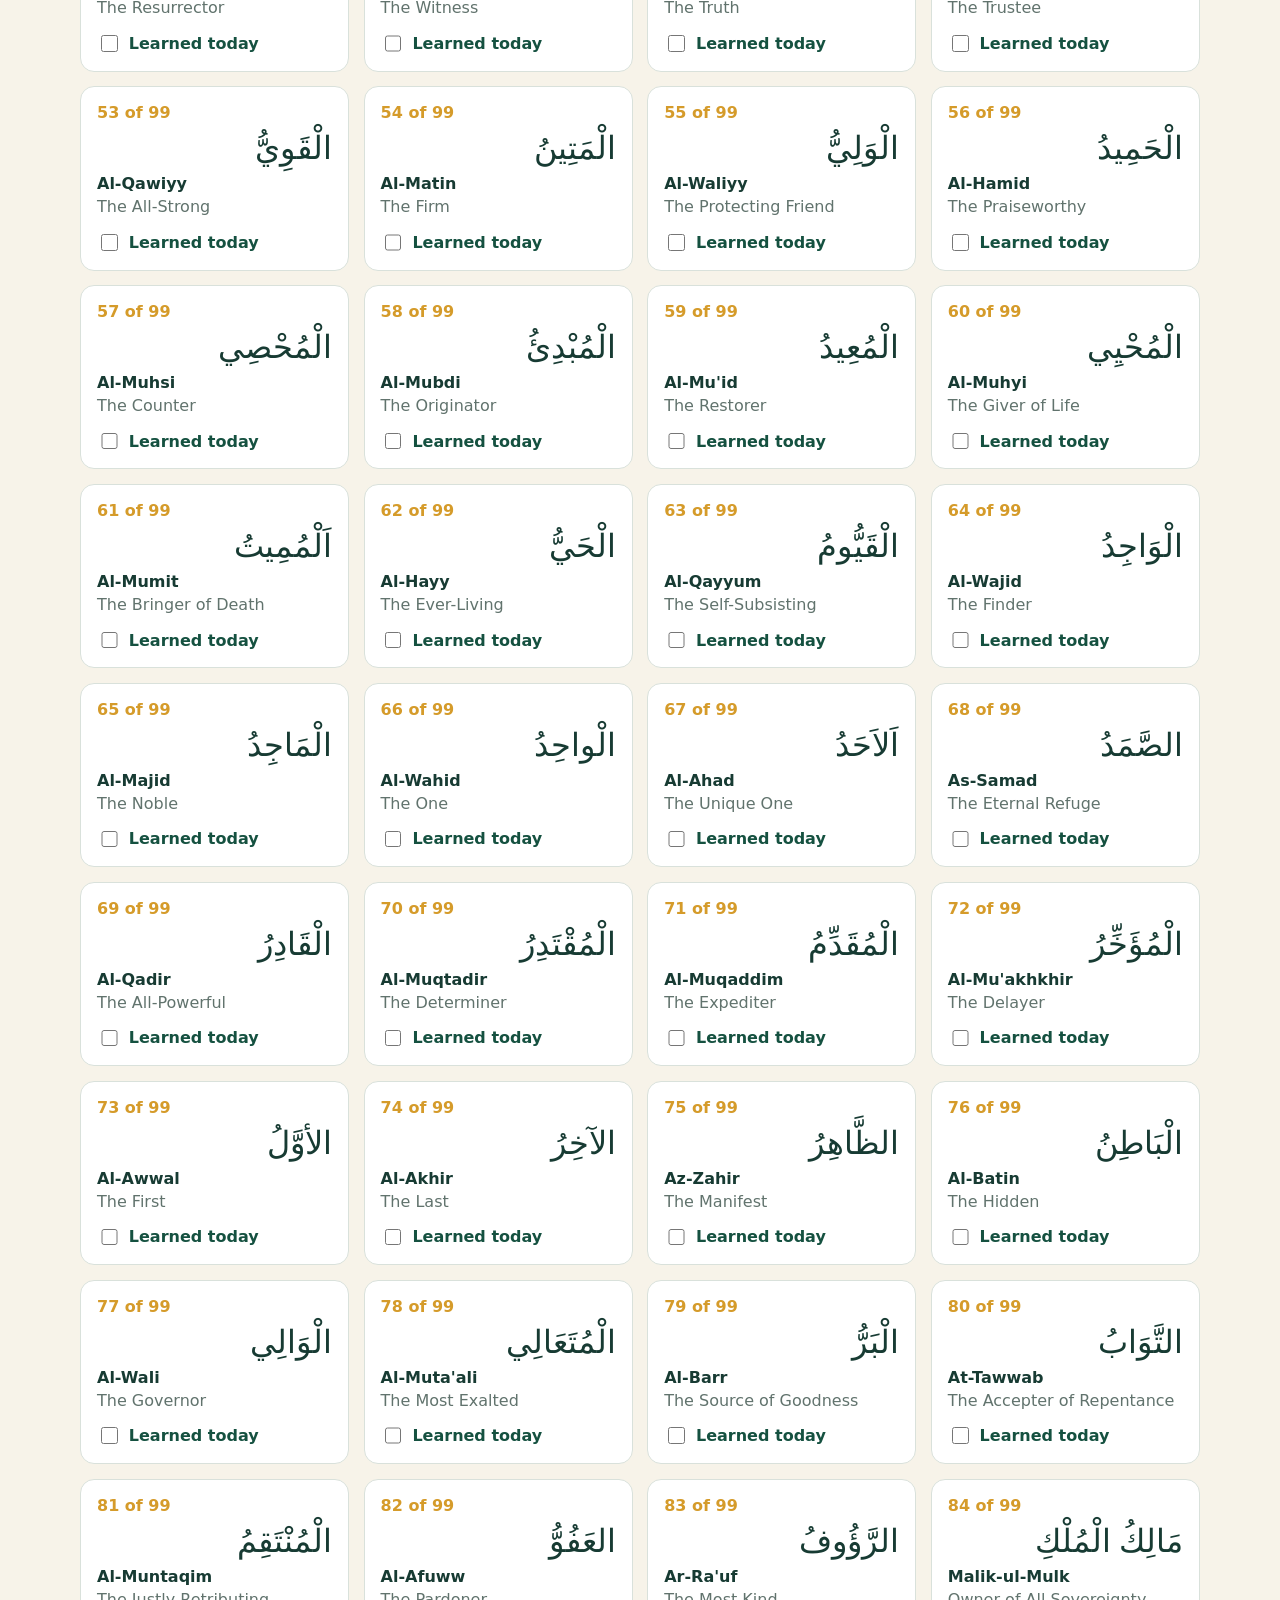
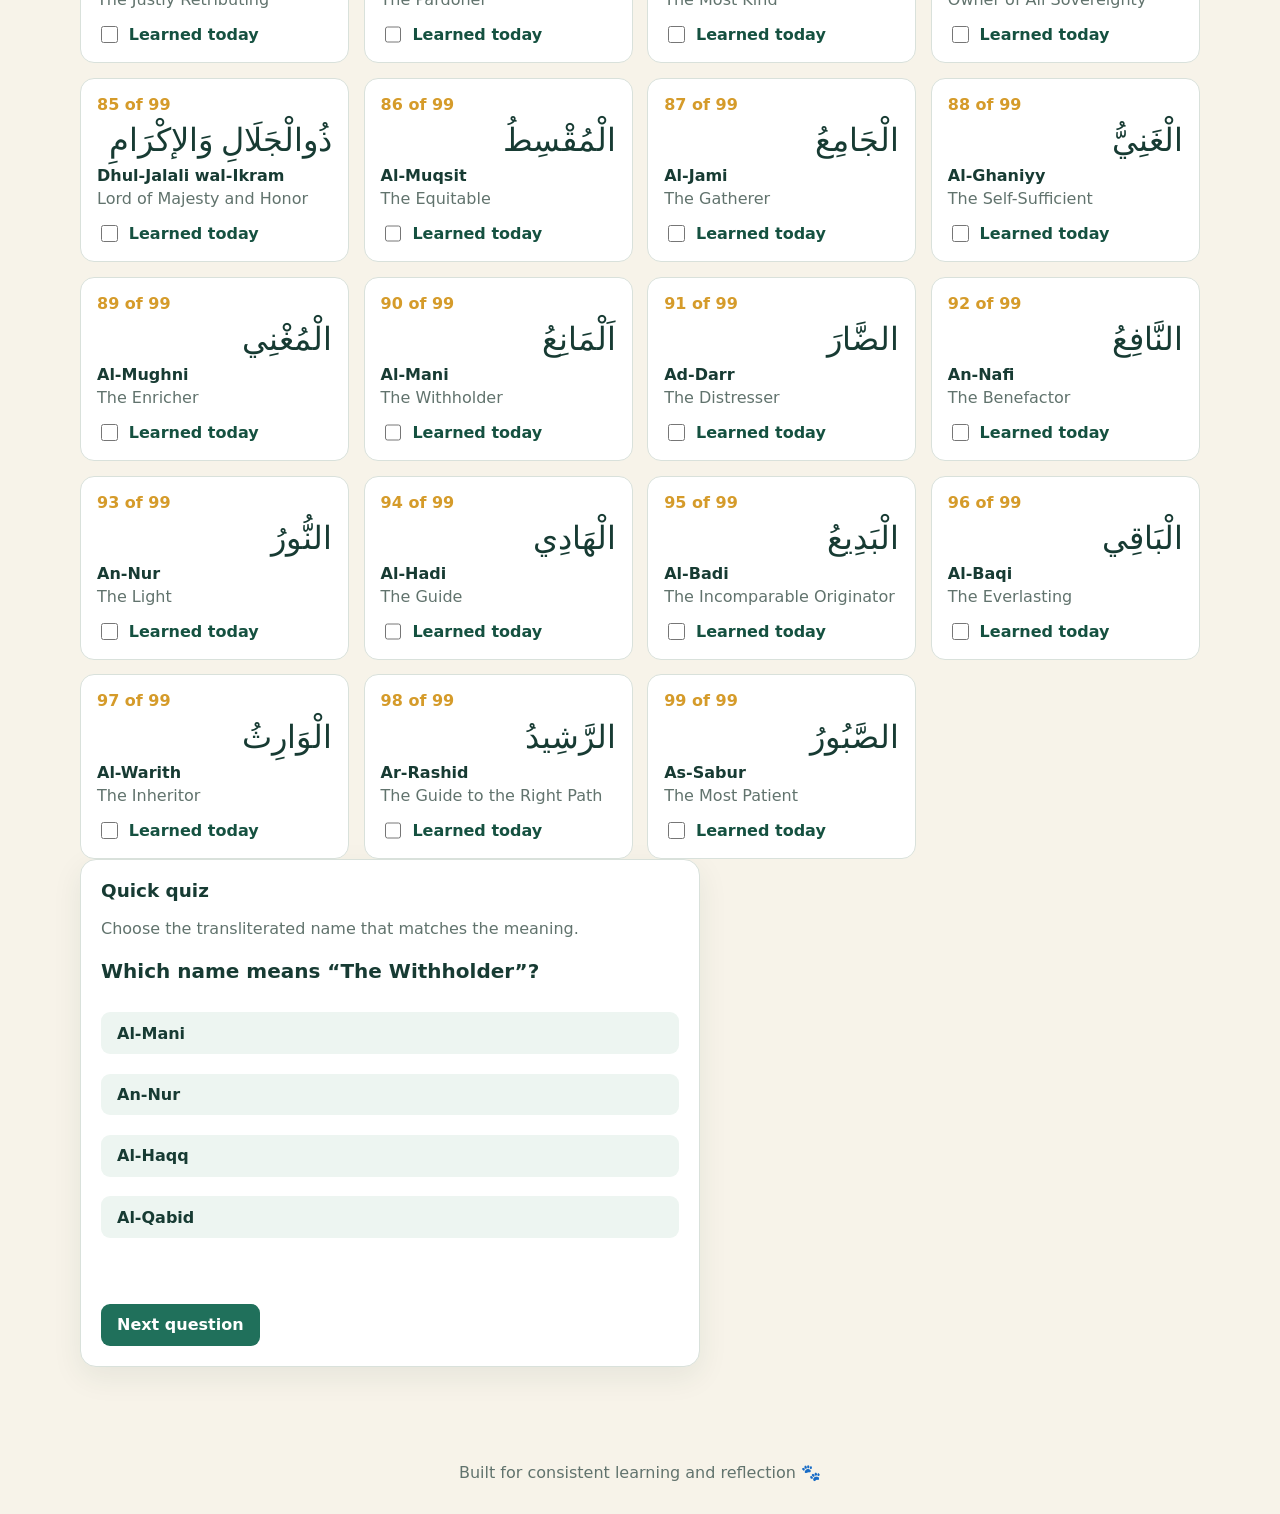
==== commit ef42e39d: "Replace theme buttons with top-left icon toggle" ====
--- a/index.html
+++ b/index.html
@@ -11,13 +11,11 @@
 <body>
   <header class="hero">
     <div class="hero-top">
+      <button id="theme-toggle" class="theme-toggle" type="button" aria-label="Switch theme" title="Switch theme">
+        <span id="theme-icon" aria-hidden="true">☀️</span>
+        <span class="sr-only">Switch theme</span>
+      </button>
       <a class="brand" href="#top" aria-label="99 Names of Allah home">99 Names of Allah</a>
-      <div class="theme-picker" role="group" aria-label="Choose a color theme">
-        <span class="theme-label">Theme</span>
-        <button class="theme-button active" type="button" data-theme="default">Default</button>
-        <button class="theme-button" type="button" data-theme="dark">Dark</button>
-        <button class="theme-button" type="button" data-theme="pink">Pink cats</button>
-      </div>
     </div>
     <div class="hero-copy">
       <span class="hero-cat" aria-hidden="true">🐱</span>
--- a/style.css
+++ b/style.css
@@ -34,12 +34,26 @@
   background: radial-gradient(circle at top, var(--hero-start), var(--hero-end) 65%);
 }
 
-.hero-top { display: flex; width: min(1120px, 100%); margin: 0 auto; align-items: center; justify-content: space-between; gap: 1rem; }
+.hero-top { display: flex; width: min(1120px, 100%); margin: 0 auto; align-items: center; justify-content: flex-start; gap: 1rem; }
 .brand { color: white; text-decoration: none; font-weight: 800; }
-.theme-picker { display: flex; align-items: center; flex-wrap: wrap; justify-content: flex-end; gap: .4rem; }
-.theme-label { font-size: .85rem; color: var(--hero-text); }
-.theme-button { margin: 0; padding: .4rem .65rem; color: white; background: rgba(255, 255, 255, .14); border: 1px solid rgba(255, 255, 255, .4); font-size: .8rem; }
-.theme-button:hover, .theme-button.active { color: var(--hero-end); background: white; }
+.theme-toggle {
+  width: 2.65rem;
+  height: 2.65rem;
+  display: inline-grid;
+  place-items: center;
+  flex: 0 0 auto;
+  margin: 0;
+  padding: 0;
+  color: white;
+  background: rgba(255, 255, 255, .14);
+  border: 1px solid rgba(255, 255, 255, .42);
+  border-radius: 50%;
+  font-size: 1.25rem;
+  line-height: 1;
+}
+.theme-toggle:hover { background: rgba(255, 255, 255, .28); }
+.theme-toggle:focus-visible { outline: 3px solid white; outline-offset: 3px; }
+.sr-only { position: absolute; width: 1px; height: 1px; overflow: hidden; clip: rect(0, 0, 0, 0); white-space: nowrap; }
 .hero-copy { padding-top: 2.6rem; }
 .hero h1 { margin: 0; font-size: clamp(2rem, 5vw, 3.5rem); }
 .hero p { max-width: 680px; margin: 1rem auto 0; color: var(--hero-text); line-height: 1.6; }
@@ -145,11 +159,8 @@
 body[data-theme="pink"] .name-card::after { position: absolute; right: .75rem; bottom: .55rem; color: #ef9aba; content: "🐾"; font-size: 1rem; opacity: .75; }
 body[data-theme="pink"] .name-card:nth-child(3n)::after { content: "🐱"; }
 body[data-theme="pink"] .name-card.learned::after { color: var(--accent); }
-body[data-theme="pink"] .theme-button.active { color: #9b3d6b; }
 
 @media (max-width: 760px) {
   .grid { grid-template-columns: 1fr; }
   .hero { padding-top: 1rem; }
-  .hero-top { align-items: flex-start; flex-direction: column; }
-  .theme-picker { justify-content: flex-start; }
 }
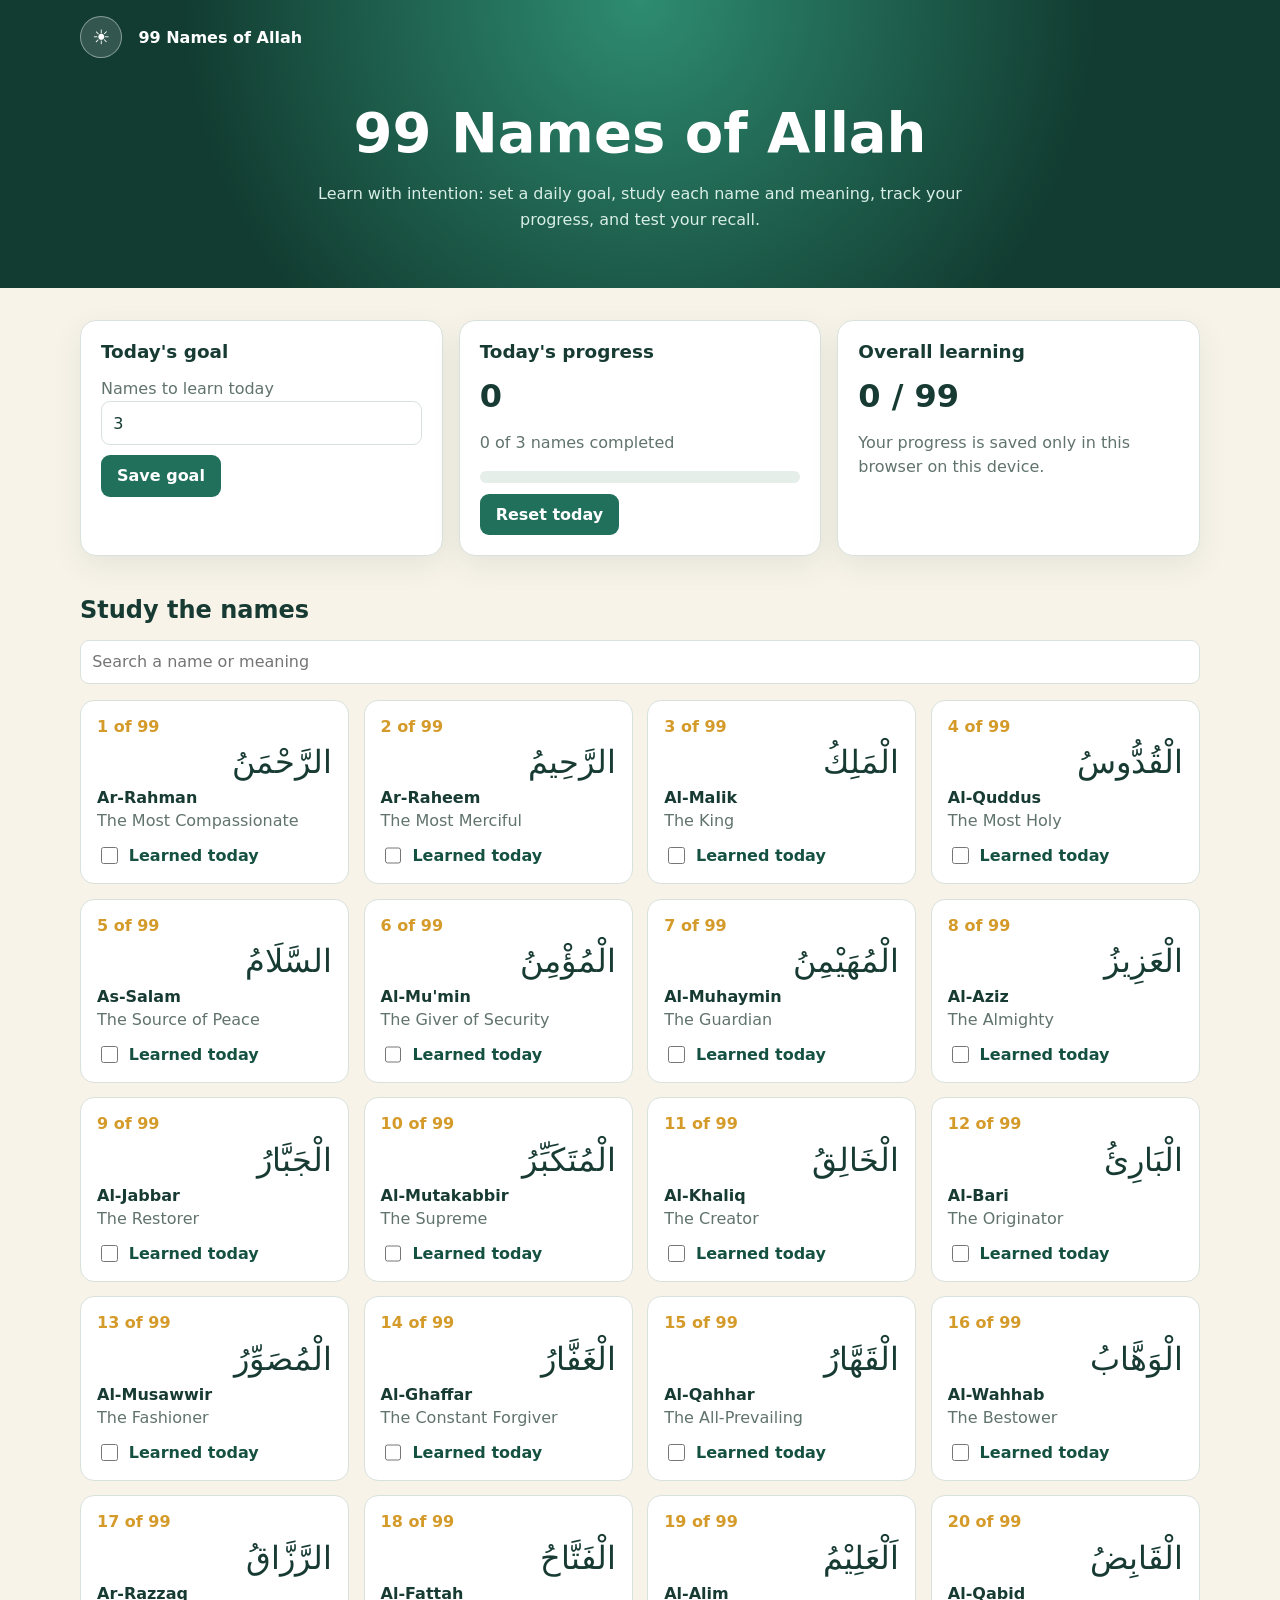
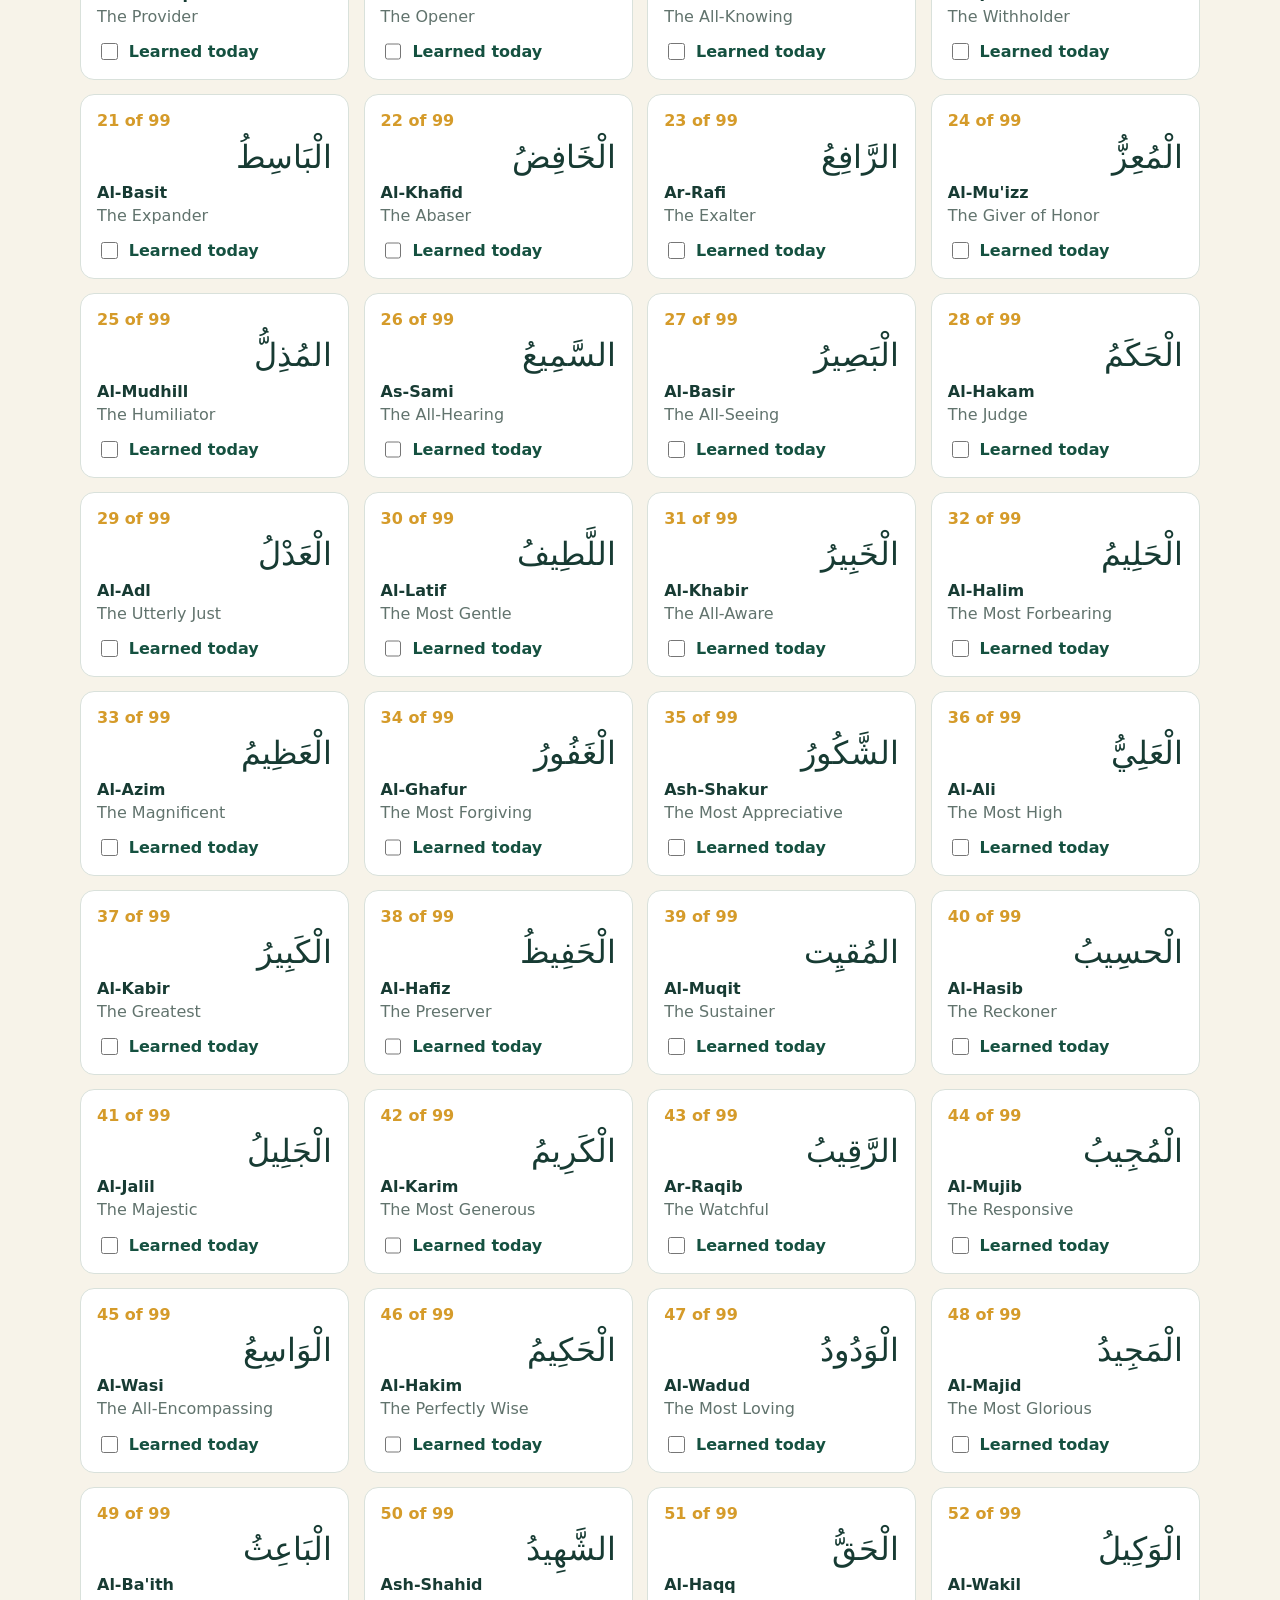
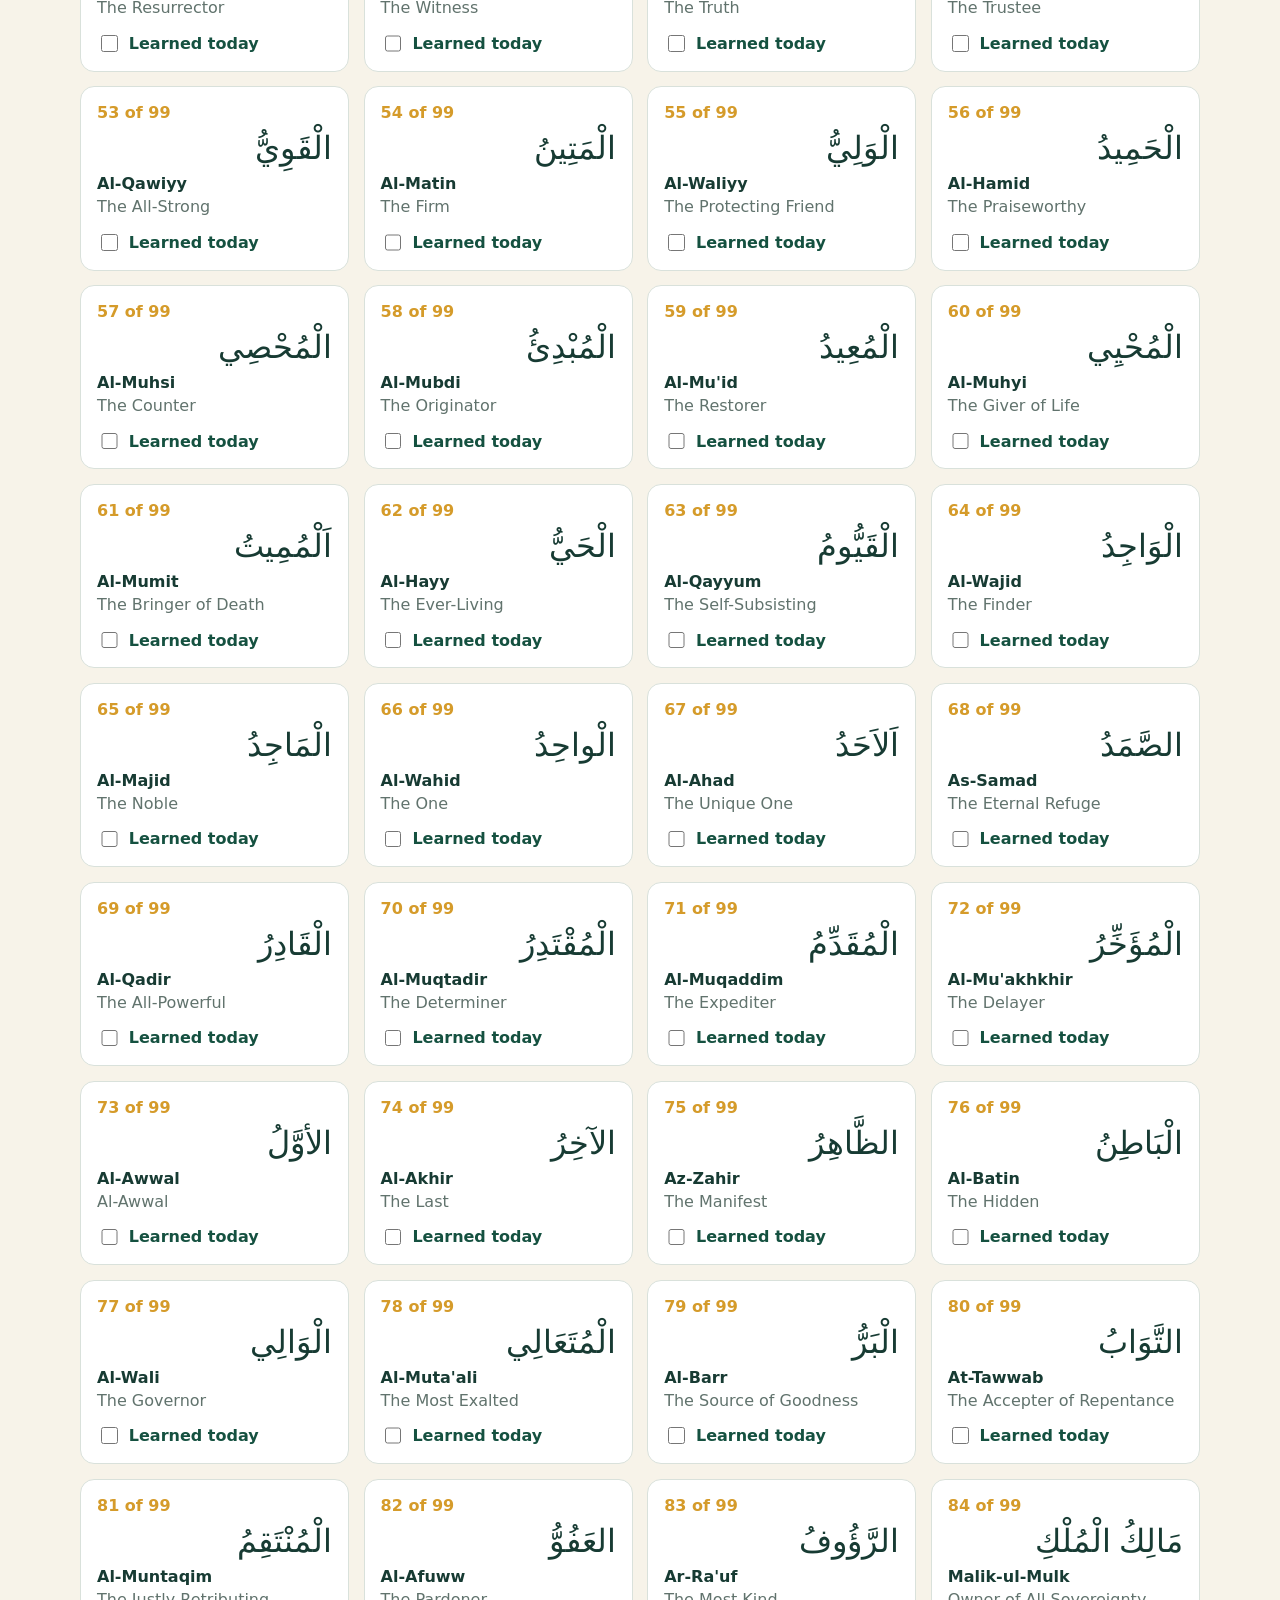
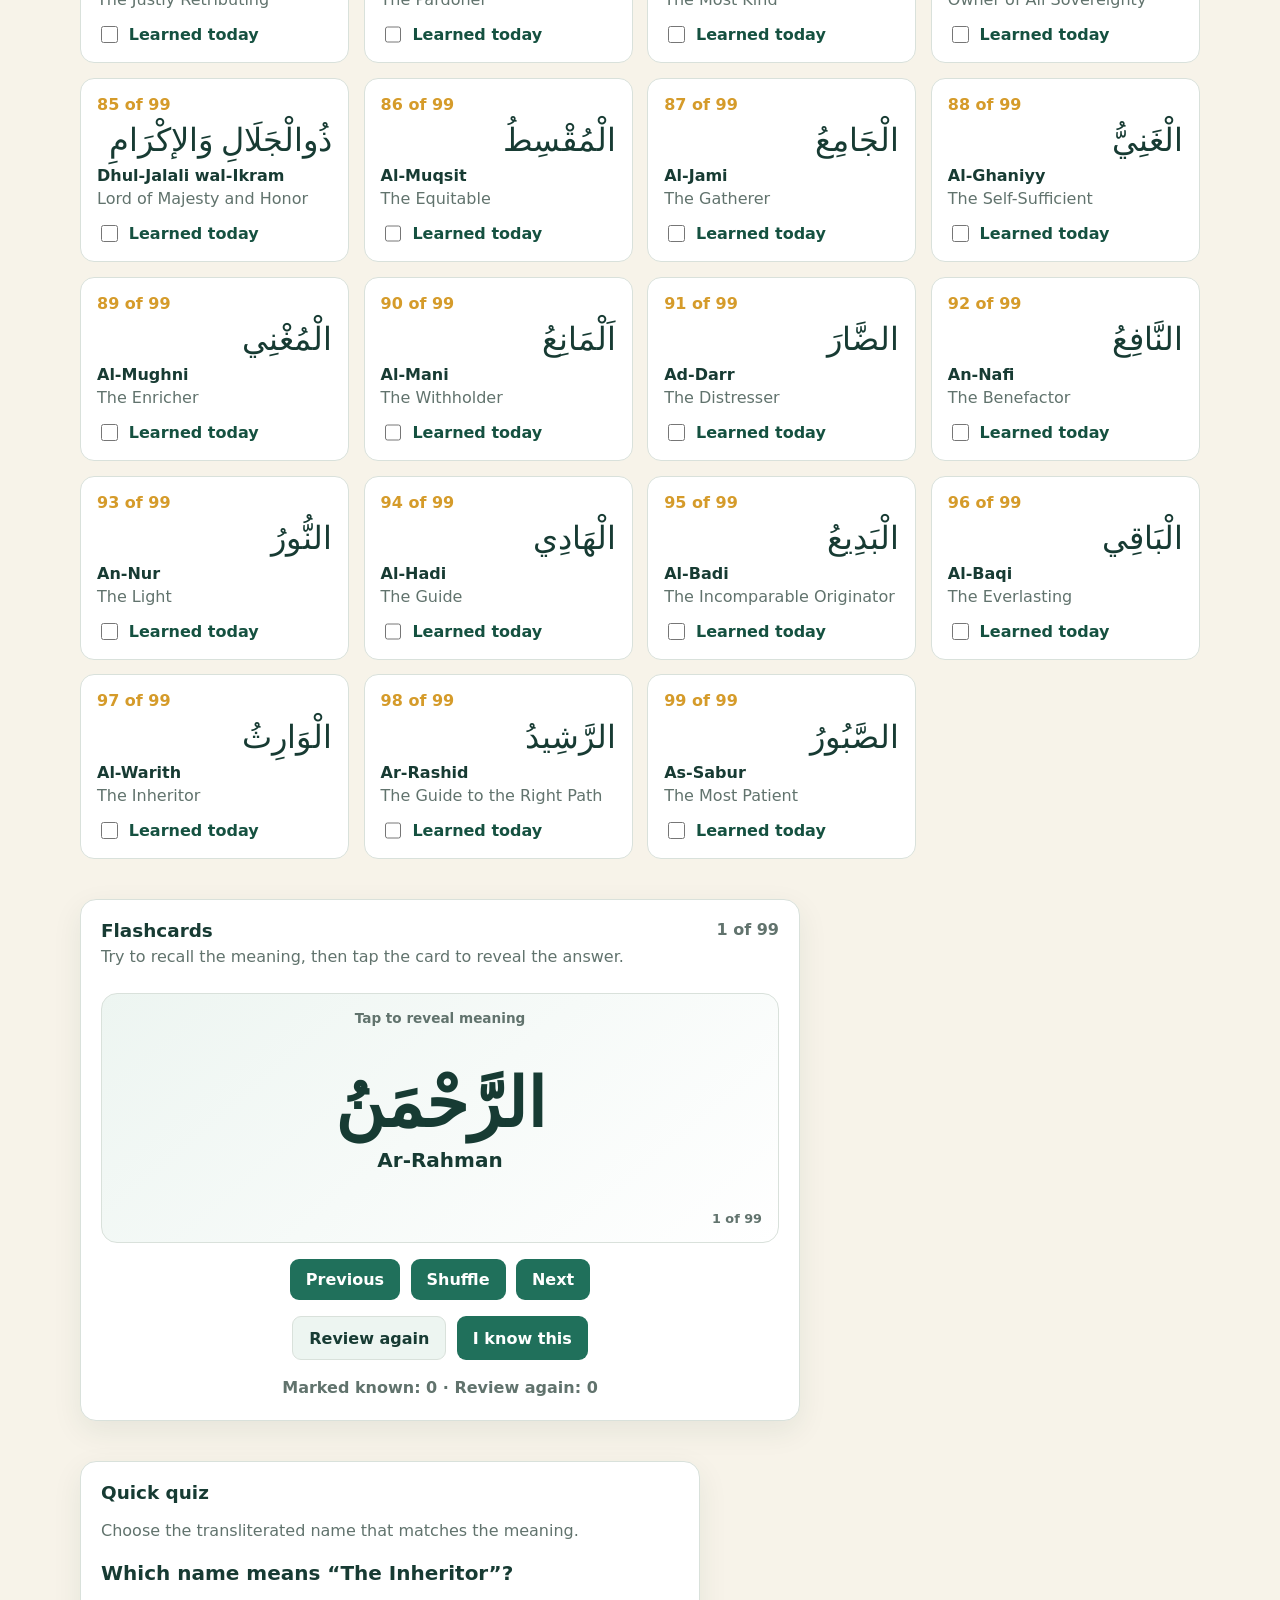
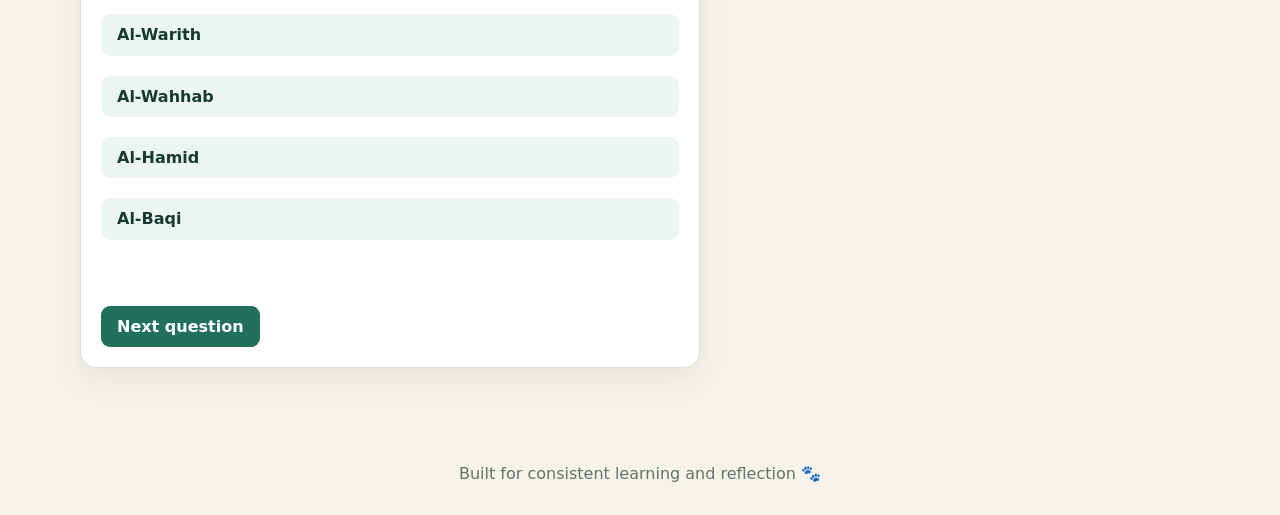
==== commit a311cb3b: "Add interactive flashcards with review tracking" ====
--- a/index.html
+++ b/index.html
@@ -3,7 +3,7 @@
 <head>
   <meta charset="UTF-8">
   <meta name="viewport" content="width=device-width, initial-scale=1.0">
-  <meta name="description" content="Learn the 99 Names of Allah with a daily goal, progress tracker, and quiz.">
+  <meta name="description" content="Learn the 99 Names of Allah with a daily goal, progress tracker, flashcards, and quiz.">
   <link rel="icon" type="image/png" href="favicon.png">
   <title>99 Names of Allah | Learning Tracker</title>
   <link rel="stylesheet" href="style.css">
@@ -54,6 +54,33 @@
       <div class="names-grid" id="names-list"></div>
     </section>
 
+    <section class="card flashcards" aria-labelledby="flashcards-title">
+      <div class="flashcard-heading">
+        <div>
+          <h2 id="flashcards-title">Flashcards <span class="card-cat" aria-hidden="true">🐾</span></h2>
+          <p class="muted">Try to recall the meaning, then tap the card to reveal the answer.</p>
+        </div>
+        <p class="flashcard-count" id="flashcard-count">1 of 99</p>
+      </div>
+      <button id="flashcard" class="flashcard" type="button" aria-live="polite" aria-label="Flashcard. Click to reveal meaning.">
+        <span class="flashcard-hint" id="flashcard-hint">Tap to reveal meaning</span>
+        <span class="flashcard-number" id="flashcard-number">1 of 99</span>
+        <span class="flashcard-arabic" id="flashcard-arabic"></span>
+        <span class="flashcard-name" id="flashcard-name"></span>
+        <span class="flashcard-answer" id="flashcard-answer" hidden></span>
+      </button>
+      <div class="flashcard-actions" aria-label="Flashcard controls">
+        <button id="previous-card" type="button">Previous</button>
+        <button id="shuffle-cards" type="button">Shuffle</button>
+        <button id="next-card" type="button">Next</button>
+      </div>
+      <div class="flashcard-actions review-actions" aria-label="Flashcard review status">
+        <button id="review-card" class="secondary-button" type="button">Review again</button>
+        <button id="know-card" type="button">I know this</button>
+      </div>
+      <p class="flashcard-status muted" id="flashcard-status">Marked known: 0 · Review again: 0</p>
+    </section>
+
     <section class="card quiz" aria-live="polite">
       <h2>Quick quiz <span class="card-cat" aria-hidden="true">🐾</span></h2>
       <p class="muted">Choose the transliterated name that matches the meaning.</p>
--- a/style.css
+++ b/style.css
@@ -17,40 +17,11 @@
 }
 
 * { box-sizing: border-box; }
-
-body {
-  min-height: 100vh;
-  margin: 0;
-  color: var(--ink);
-  background: var(--bg);
-  font-family: Inter, ui-sans-serif, system-ui, -apple-system, BlinkMacSystemFont, "Segoe UI", sans-serif;
-  transition: background .25s ease, color .25s ease;
-}
-
-.hero {
-  padding: 1rem 1.25rem 3.5rem;
-  color: white;
-  text-align: center;
-  background: radial-gradient(circle at top, var(--hero-start), var(--hero-end) 65%);
-}
-
+body { min-height: 100vh; margin: 0; color: var(--ink); background: var(--bg); font-family: Inter, ui-sans-serif, system-ui, -apple-system, BlinkMacSystemFont, "Segoe UI", sans-serif; transition: background .25s ease, color .25s ease; }
+.hero { padding: 1rem 1.25rem 3.5rem; color: white; text-align: center; background: radial-gradient(circle at top, var(--hero-start), var(--hero-end) 65%); }
 .hero-top { display: flex; width: min(1120px, 100%); margin: 0 auto; align-items: center; justify-content: flex-start; gap: 1rem; }
 .brand { color: white; text-decoration: none; font-weight: 800; }
-.theme-toggle {
-  width: 2.65rem;
-  height: 2.65rem;
-  display: inline-grid;
-  place-items: center;
-  flex: 0 0 auto;
-  margin: 0;
-  padding: 0;
-  color: white;
-  background: rgba(255, 255, 255, .14);
-  border: 1px solid rgba(255, 255, 255, .42);
-  border-radius: 50%;
-  font-size: 1.25rem;
-  line-height: 1;
-}
+.theme-toggle { width: 2.65rem; height: 2.65rem; display: inline-grid; place-items: center; flex: 0 0 auto; margin: 0; padding: 0; color: white; background: rgba(255, 255, 255, .14); border: 1px solid rgba(255, 255, 255, .42); border-radius: 50%; font-size: 1.25rem; line-height: 1; }
 .theme-toggle:hover { background: rgba(255, 255, 255, .28); }
 .theme-toggle:focus-visible { outline: 3px solid white; outline-offset: 3px; }
 .sr-only { position: absolute; width: 1px; height: 1px; overflow: hidden; clip: rect(0, 0, 0, 0); white-space: nowrap; }
@@ -58,38 +29,21 @@
 .hero h1 { margin: 0; font-size: clamp(2rem, 5vw, 3.5rem); }
 .hero p { max-width: 680px; margin: 1rem auto 0; color: var(--hero-text); line-height: 1.6; }
 .hero-cat { display: none; }
-
 .container { width: min(1120px, calc(100% - 2rem)); margin: 2rem auto 4rem; }
 .grid { display: grid; grid-template-columns: repeat(3, 1fr); gap: 1rem; }
-.card {
-  padding: 1.25rem;
-  background: var(--surface);
-  border: 1px solid var(--border);
-  border-radius: 16px;
-  box-shadow: var(--shadow);
-}
-
+.card { padding: 1.25rem; background: var(--surface); border: 1px solid var(--border); border-radius: 16px; box-shadow: var(--shadow); }
 .card h2 { margin-top: 0; font-size: 1.15rem; }
 .metric { margin: .5rem 0; font-size: 2rem; font-weight: 800; }
 .muted { color: var(--muted); line-height: 1.5; }
-
 input, button { font: inherit; }
-input[type="number"], input[type="search"] {
-  width: 100%; padding: .7rem; color: var(--ink); background: var(--surface); border: 1px solid var(--border); border-radius: 9px;
-}
-button {
-  border: 0; border-radius: 9px; padding: .7rem 1rem; margin-top: .65rem;
-  color: white; background: var(--accent); cursor: pointer; font-weight: 700;
-}
+input[type="number"], input[type="search"] { width: 100%; padding: .7rem; color: var(--ink); background: var(--surface); border: 1px solid var(--border); border-radius: 9px; }
+button { border: 0; border-radius: 9px; padding: .7rem 1rem; margin-top: .65rem; color: white; background: var(--accent); cursor: pointer; font-weight: 700; }
 button:hover { background: var(--accent-dark); }
-
 .progress-track { height: 12px; background: var(--track); border-radius: 999px; overflow: hidden; }
 .progress-bar { height: 100%; width: 0; background: linear-gradient(90deg, var(--gold), var(--accent)); transition: width .25s ease; }
-
 .section-title { margin: 2.5rem 0 1rem; }
 .controls { display: flex; gap: .75rem; flex-wrap: wrap; margin-bottom: 1rem; }
 .controls input { flex: 1 1 250px; }
-
 .names-grid { display: grid; grid-template-columns: repeat(auto-fill, minmax(240px, 1fr)); gap: .9rem; }
 .name-card { position: relative; padding: 1rem; background: var(--surface); border: 1px solid var(--border); border-radius: 14px; }
 .name-card.learned { border-color: var(--accent); box-shadow: inset 0 0 0 1px var(--accent); }
@@ -99,58 +53,36 @@
 .meaning { margin-top: .25rem; color: var(--muted); }
 .check-row { display: flex; align-items: center; gap: .5rem; margin-top: .9rem; color: var(--accent-dark); font-weight: 700; }
 .check-row input { width: 1.05rem; height: 1.05rem; }
-
-.quiz { max-width: 620px; }
+.flashcards { max-width: 720px; margin-top: 2.5rem; }
+.flashcard-heading { display: flex; align-items: flex-start; justify-content: space-between; gap: 1rem; }
+.flashcard-heading h2 { margin-bottom: .25rem; }
+.flashcard-heading p { margin-top: 0; }
+.flashcard-count { white-space: nowrap; color: var(--muted); font-weight: 800; }
+.flashcard { width: 100%; min-height: 250px; position: relative; display: flex; flex-direction: column; align-items: center; justify-content: center; margin-top: .5rem; padding: 2rem; color: var(--ink); background: linear-gradient(140deg, var(--option), var(--surface)); border: 1px solid var(--border); border-radius: 16px; cursor: pointer; }
+.flashcard:hover { background: linear-gradient(140deg, var(--option-hover), var(--surface)); }
+.flashcard:focus-visible { outline: 3px solid var(--accent); outline-offset: 3px; }
+.flashcard-hint { position: absolute; top: 1rem; color: var(--muted); font-size: .85rem; font-weight: 700; }
+.flashcard-number { position: absolute; right: 1rem; bottom: 1rem; color: var(--muted); font-size: .8rem; }
+.flashcard-arabic { font-family: "Noto Naskh Arabic", serif; font-size: clamp(2.5rem, 8vw, 4.25rem); direction: rtl; }
+.flashcard-name { margin-top: .25rem; font-size: 1.25rem; font-weight: 800; }
+.flashcard-answer { margin-top: 1rem; color: var(--accent-dark); font-size: 1.1rem; font-weight: 800; }
+.flashcard-actions { display: flex; justify-content: center; flex-wrap: wrap; gap: .65rem; }
+.flashcard-actions button { margin-top: 1rem; }
+.secondary-button { color: var(--ink); background: var(--option); border: 1px solid var(--border); }
+.secondary-button:hover { background: var(--option-hover); }
+.flashcard-status { margin: 1rem 0 0; text-align: center; font-weight: 700; }
+.quiz { max-width: 620px; margin-top: 2.5rem; }
 .question { font-size: 1.25rem; font-weight: 800; line-height: 1.45; }
 .options { display: grid; gap: .6rem; margin-top: 1rem; }
 .option { text-align: left; background: var(--option); color: var(--ink); }
 .option:hover { background: var(--option-hover); }
 .quiz-result { min-height: 1.5rem; margin-top: 1rem; font-weight: 800; }
 .card-cat, .section-cat { display: none; }
-
 footer { padding: 2rem 1rem; text-align: center; color: var(--muted); }
-
-body[data-theme="dark"] {
-  --bg: #0f1718;
-  --surface: #172224;
-  --ink: #edf7f3;
-  --muted: #a8beb6;
-  --accent: #6ac5a5;
-  --accent-dark: #b7f0da;
-  --gold: #f3c76d;
-  --border: #2d4140;
-  --track: #2a3d3d;
-  --option: #223433;
-  --option-hover: #2d4844;
-  --hero-start: #245c50;
-  --hero-end: #091314;
-  --hero-text: #d6eee5;
-  --shadow: 0 10px 30px rgba(0, 0, 0, .25);
-}
-
-body[data-theme="pink"] {
-  --bg: #fff3f8;
-  --surface: #fffaff;
-  --ink: #542b48;
-  --muted: #8b637a;
-  --accent: #df6f9d;
-  --accent-dark: #b74979;
-  --gold: #d58eae;
-  --border: #f0cbdc;
-  --track: #f9dce8;
-  --option: #ffe9f1;
-  --option-hover: #ffd9e8;
-  --hero-start: #efa2c1;
-  --hero-end: #c76c9c;
-  --hero-text: #fff5fa;
-  --shadow: 0 10px 30px rgba(166, 80, 119, .13);
-}
-
+body[data-theme="dark"] { --bg: #0f1718; --surface: #172224; --ink: #edf7f3; --muted: #a8beb6; --accent: #6ac5a5; --accent-dark: #b7f0da; --gold: #f3c76d; --border: #2d4140; --track: #2a3d3d; --option: #223433; --option-hover: #2d4844; --hero-start: #245c50; --hero-end: #091314; --hero-text: #d6eee5; --shadow: 0 10px 30px rgba(0, 0, 0, .25); }
+body[data-theme="pink"] { --bg: #fff3f8; --surface: #fffaff; --ink: #542b48; --muted: #8b637a; --accent: #df6f9d; --accent-dark: #b74979; --gold: #d58eae; --border: #f0cbdc; --track: #f9dce8; --option: #ffe9f1; --option-hover: #ffd9e8; --hero-start: #efa2c1; --hero-end: #c76c9c; --hero-text: #fff5fa; --shadow: 0 10px 30px rgba(166, 80, 119, .13); }
 body[data-theme="pink"] .hero { position: relative; overflow: hidden; }
-body[data-theme="pink"] .hero::before,
-body[data-theme="pink"] .hero::after {
-  position: absolute; z-index: 0; font-size: clamp(3rem, 9vw, 7rem); opacity: .28; content: "🐱";
-}
+body[data-theme="pink"] .hero::before, body[data-theme="pink"] .hero::after { position: absolute; z-index: 0; font-size: clamp(3rem, 9vw, 7rem); opacity: .28; content: "🐱"; }
 body[data-theme="pink"] .hero::before { top: 1.2rem; left: 7%; transform: rotate(-14deg); }
 body[data-theme="pink"] .hero::after { right: 8%; bottom: .8rem; transform: rotate(14deg); }
 body[data-theme="pink"] .hero-top, body[data-theme="pink"] .hero-copy { position: relative; z-index: 1; }
@@ -159,8 +91,4 @@
 body[data-theme="pink"] .name-card::after { position: absolute; right: .75rem; bottom: .55rem; color: #ef9aba; content: "🐾"; font-size: 1rem; opacity: .75; }
 body[data-theme="pink"] .name-card:nth-child(3n)::after { content: "🐱"; }
 body[data-theme="pink"] .name-card.learned::after { color: var(--accent); }
-
-@media (max-width: 760px) {
-  .grid { grid-template-columns: 1fr; }
-  .hero { padding-top: 1rem; }
-}
+@media (max-width: 760px) { .grid { grid-template-columns: 1fr; } .hero { padding-top: 1rem; } .flashcard-heading { flex-direction: column; gap: 0; } .flashcard-count { margin-top: 0; } }
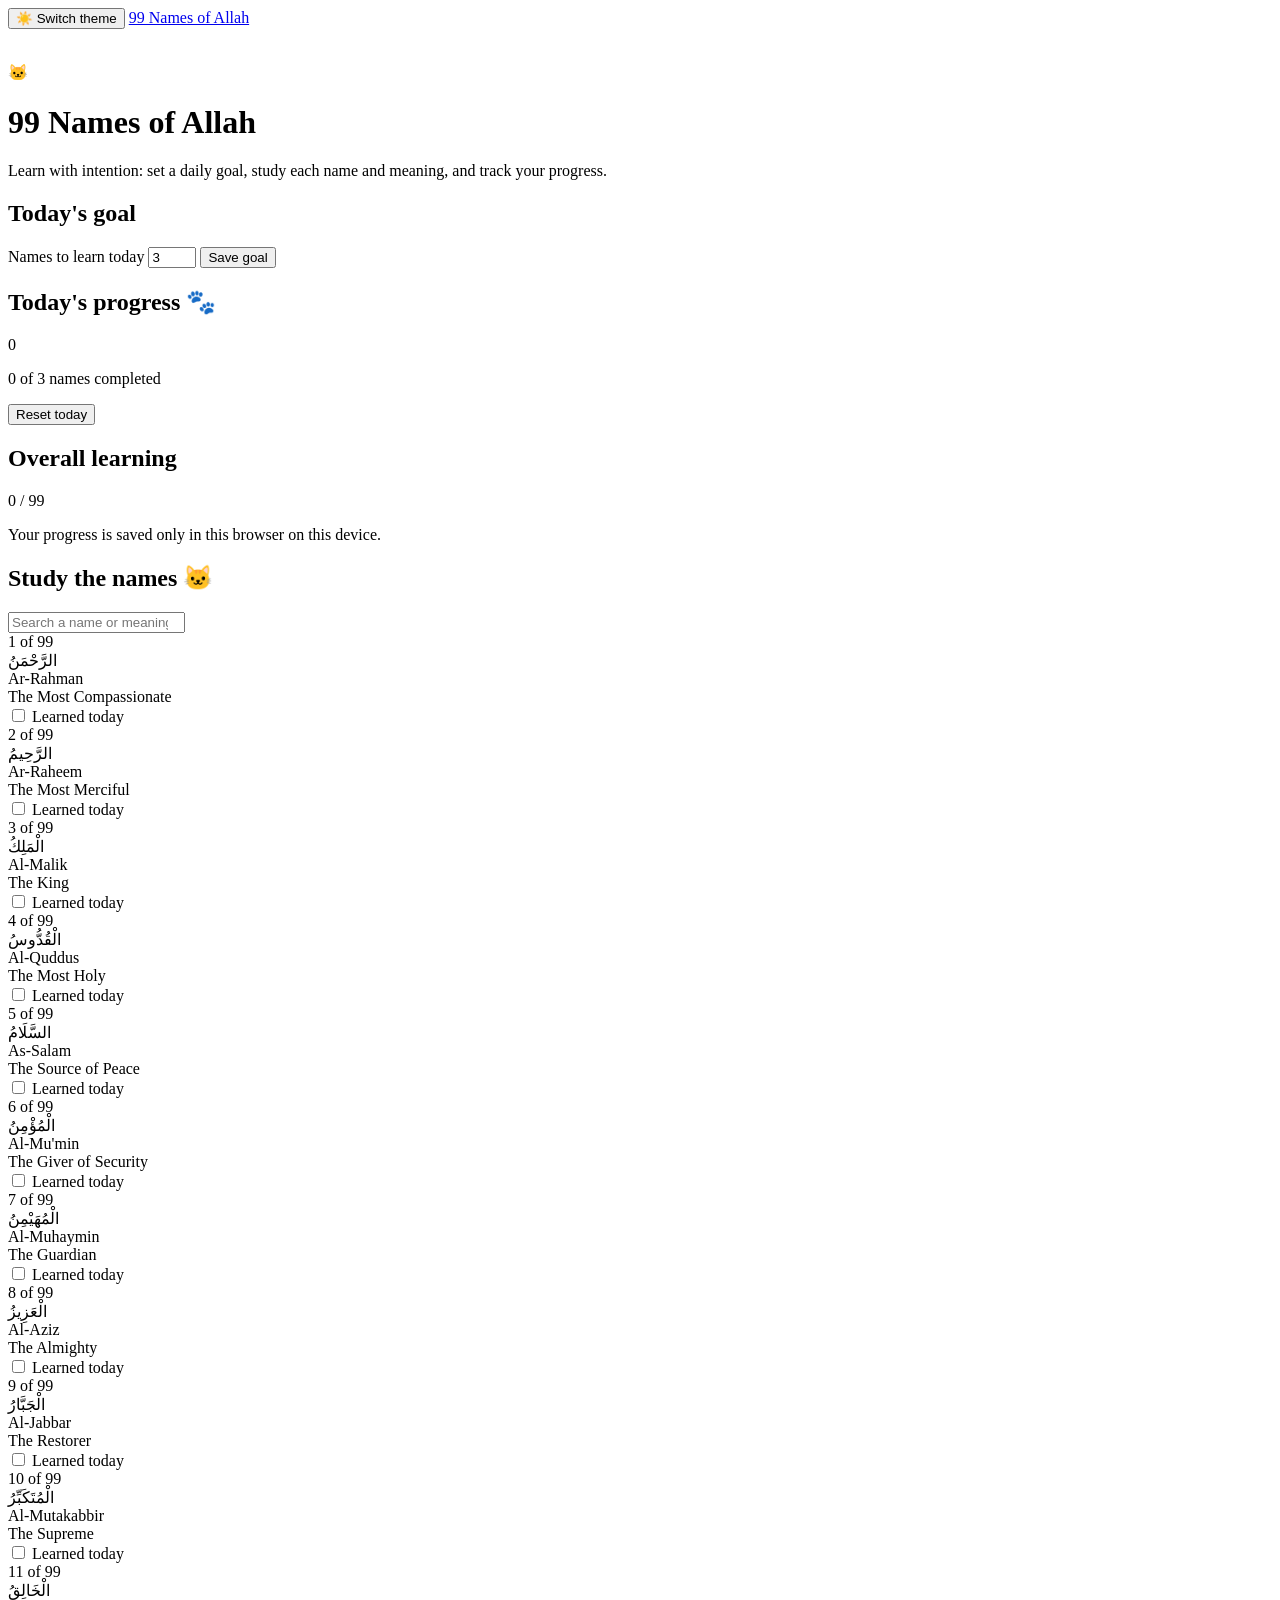
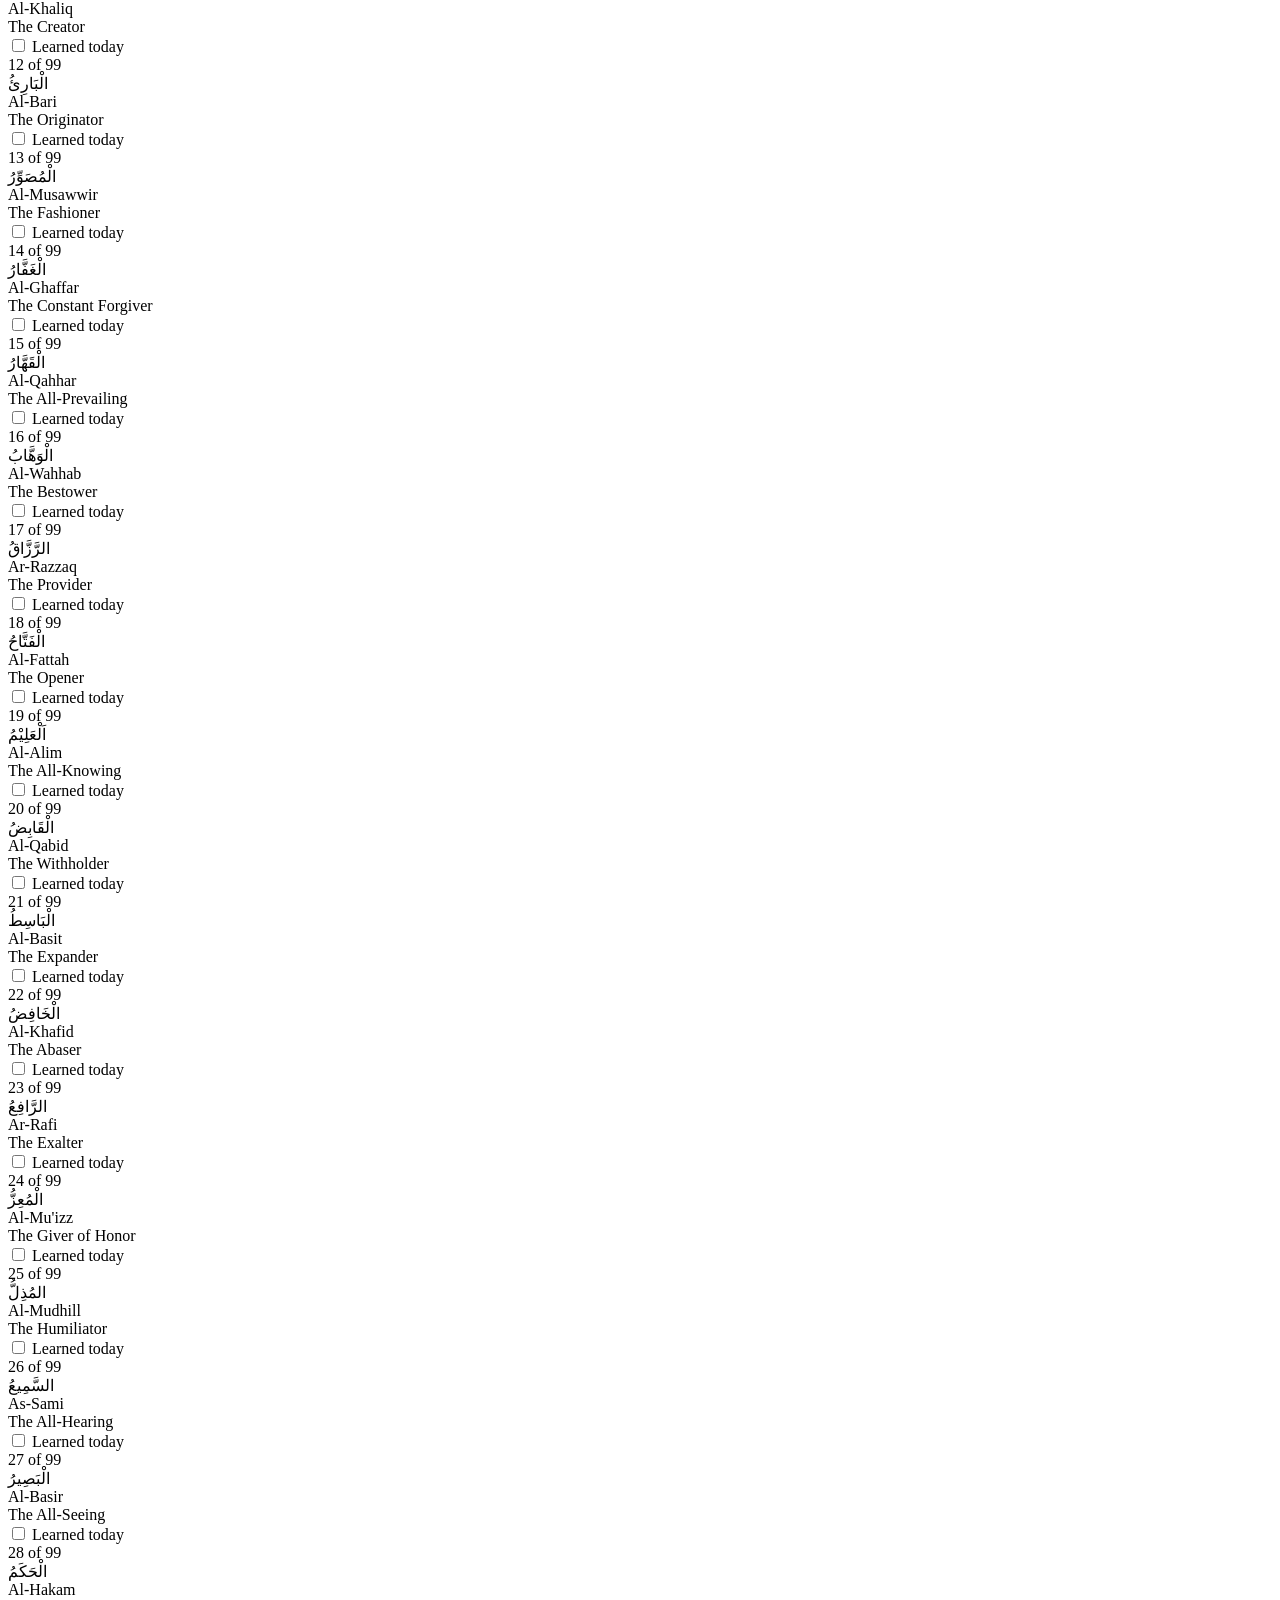
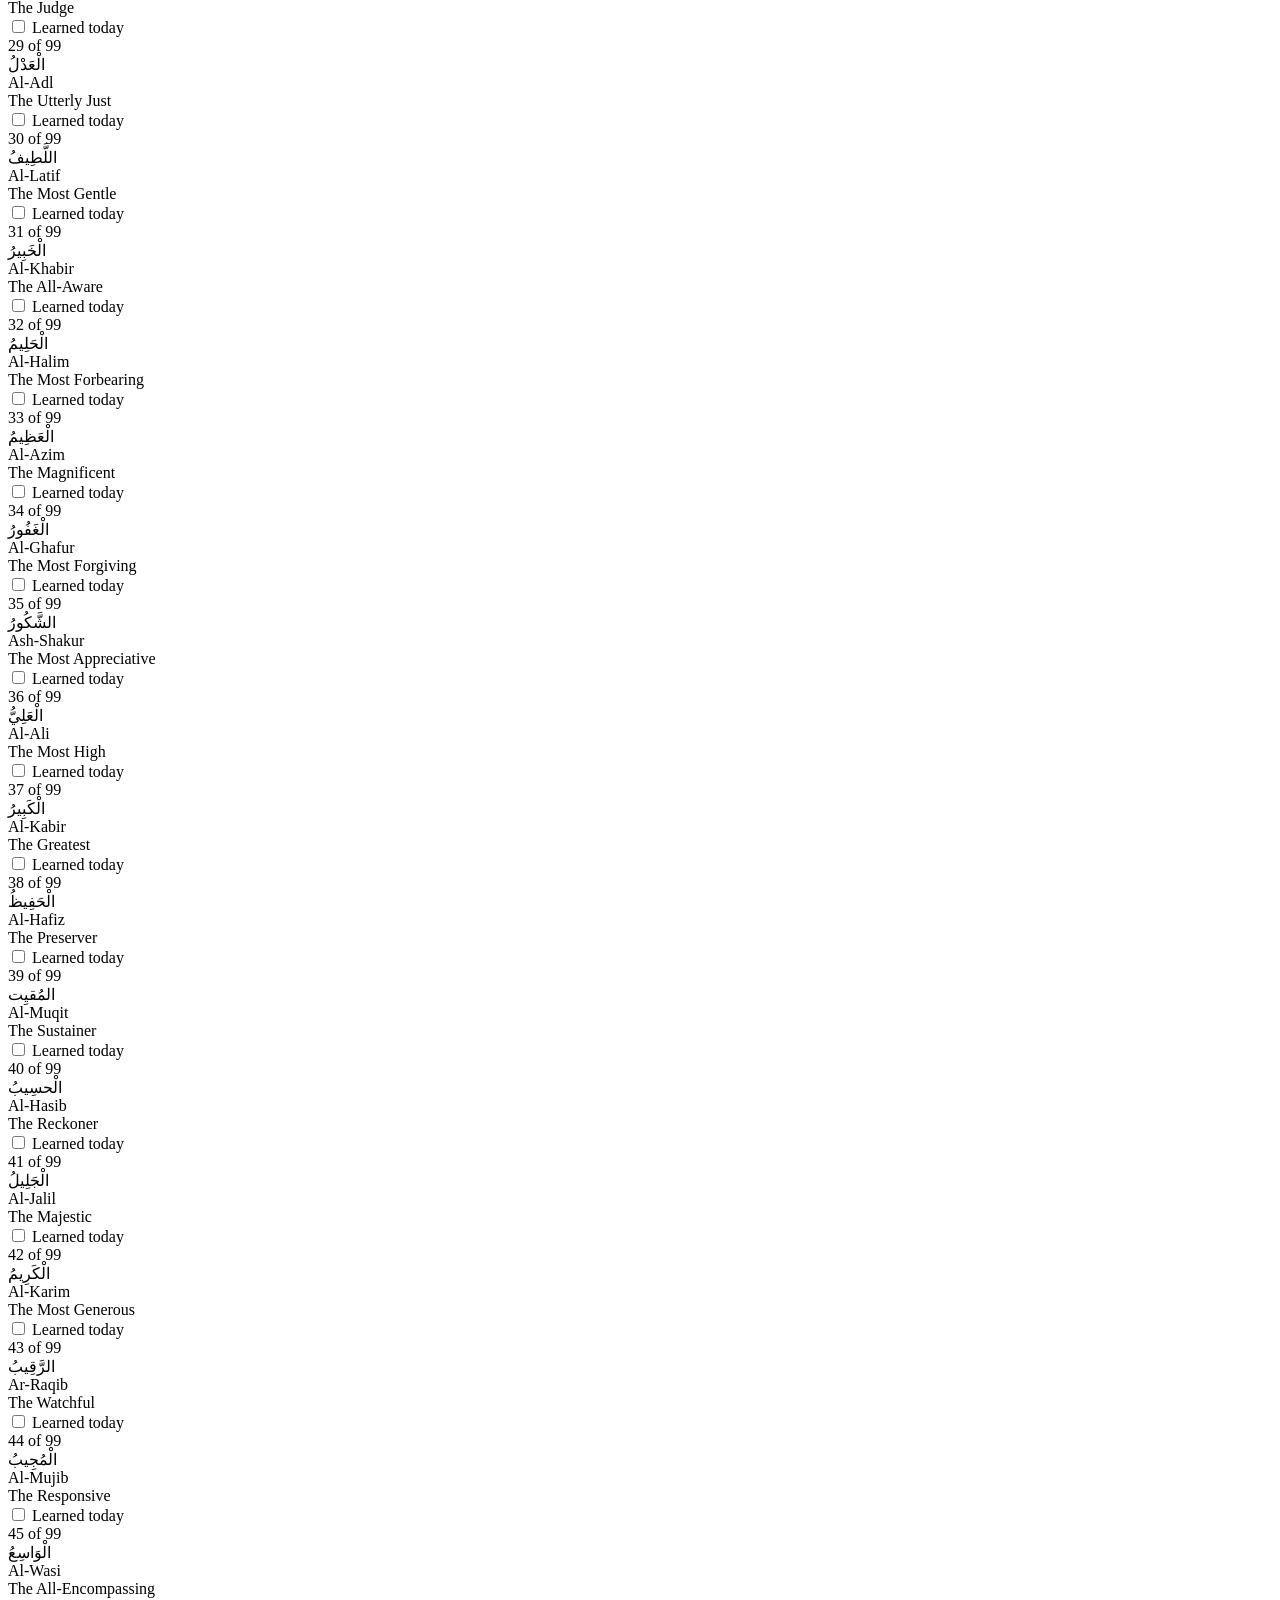
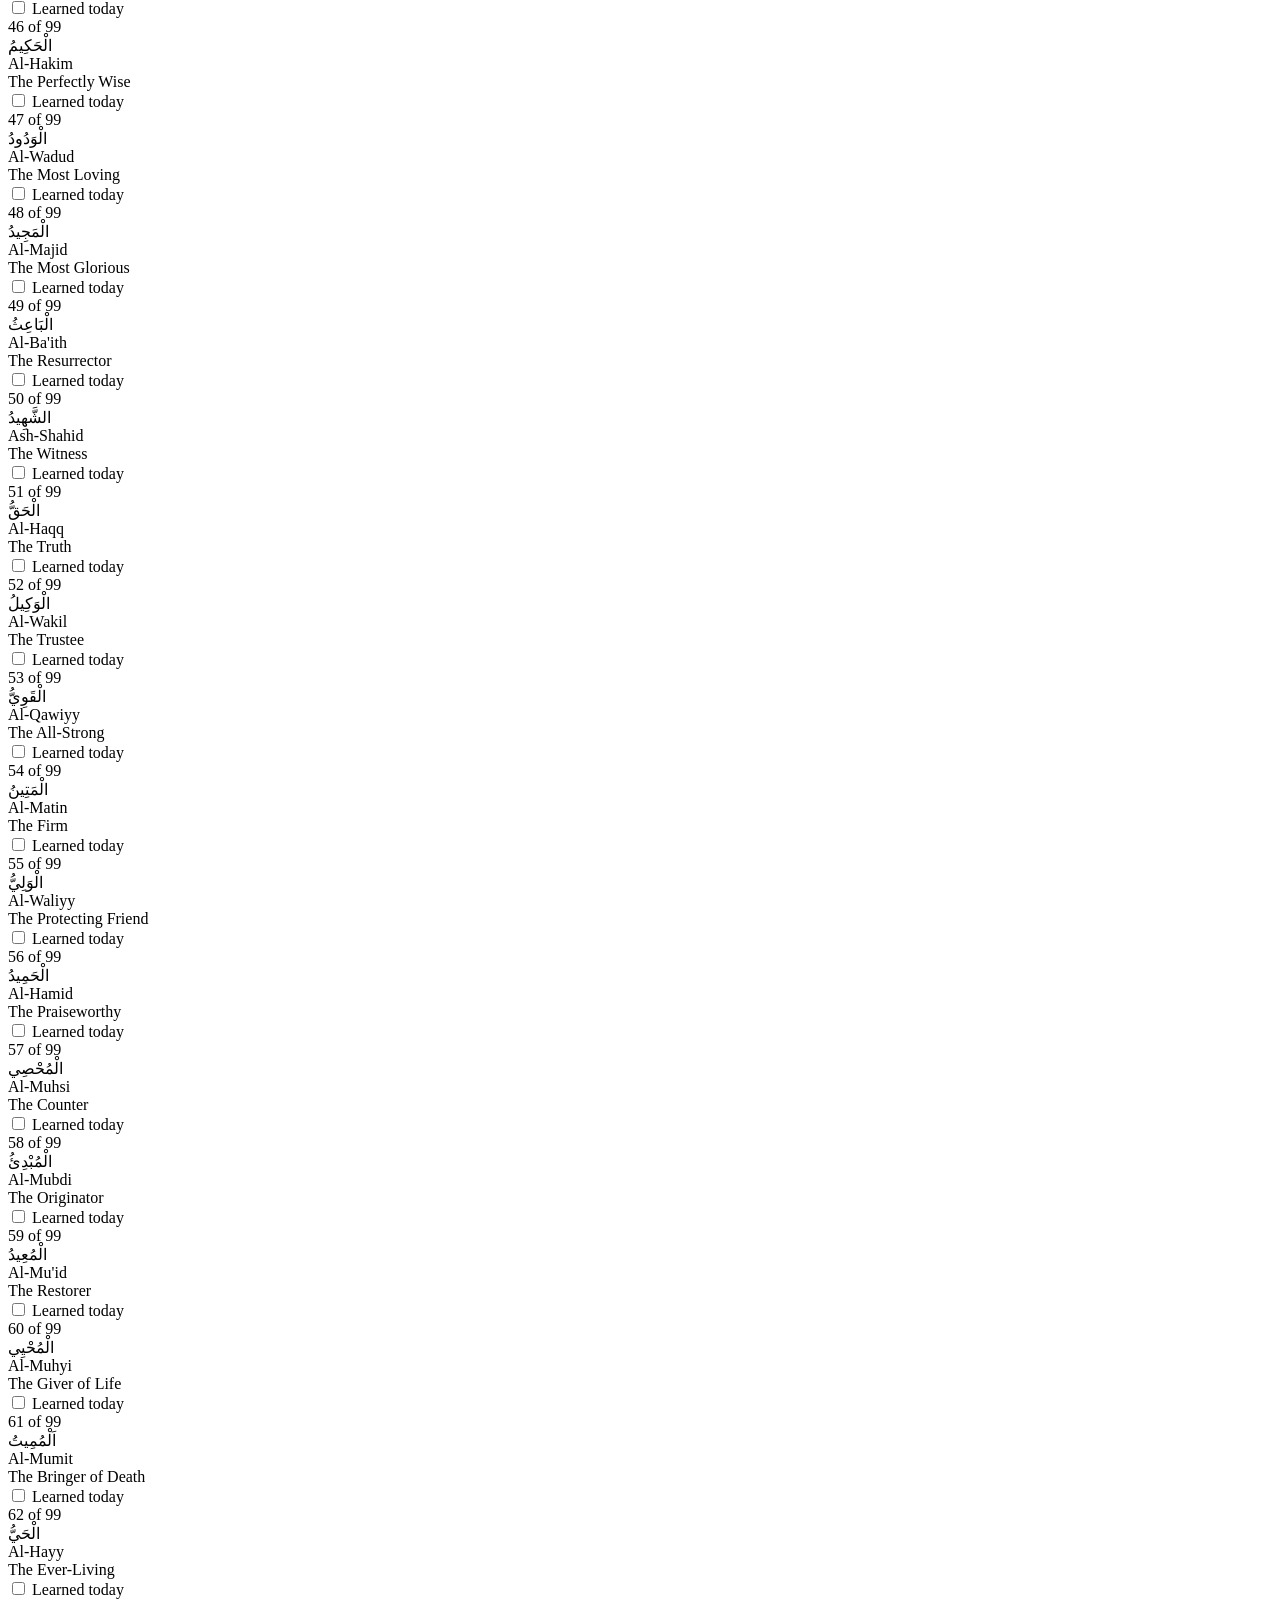
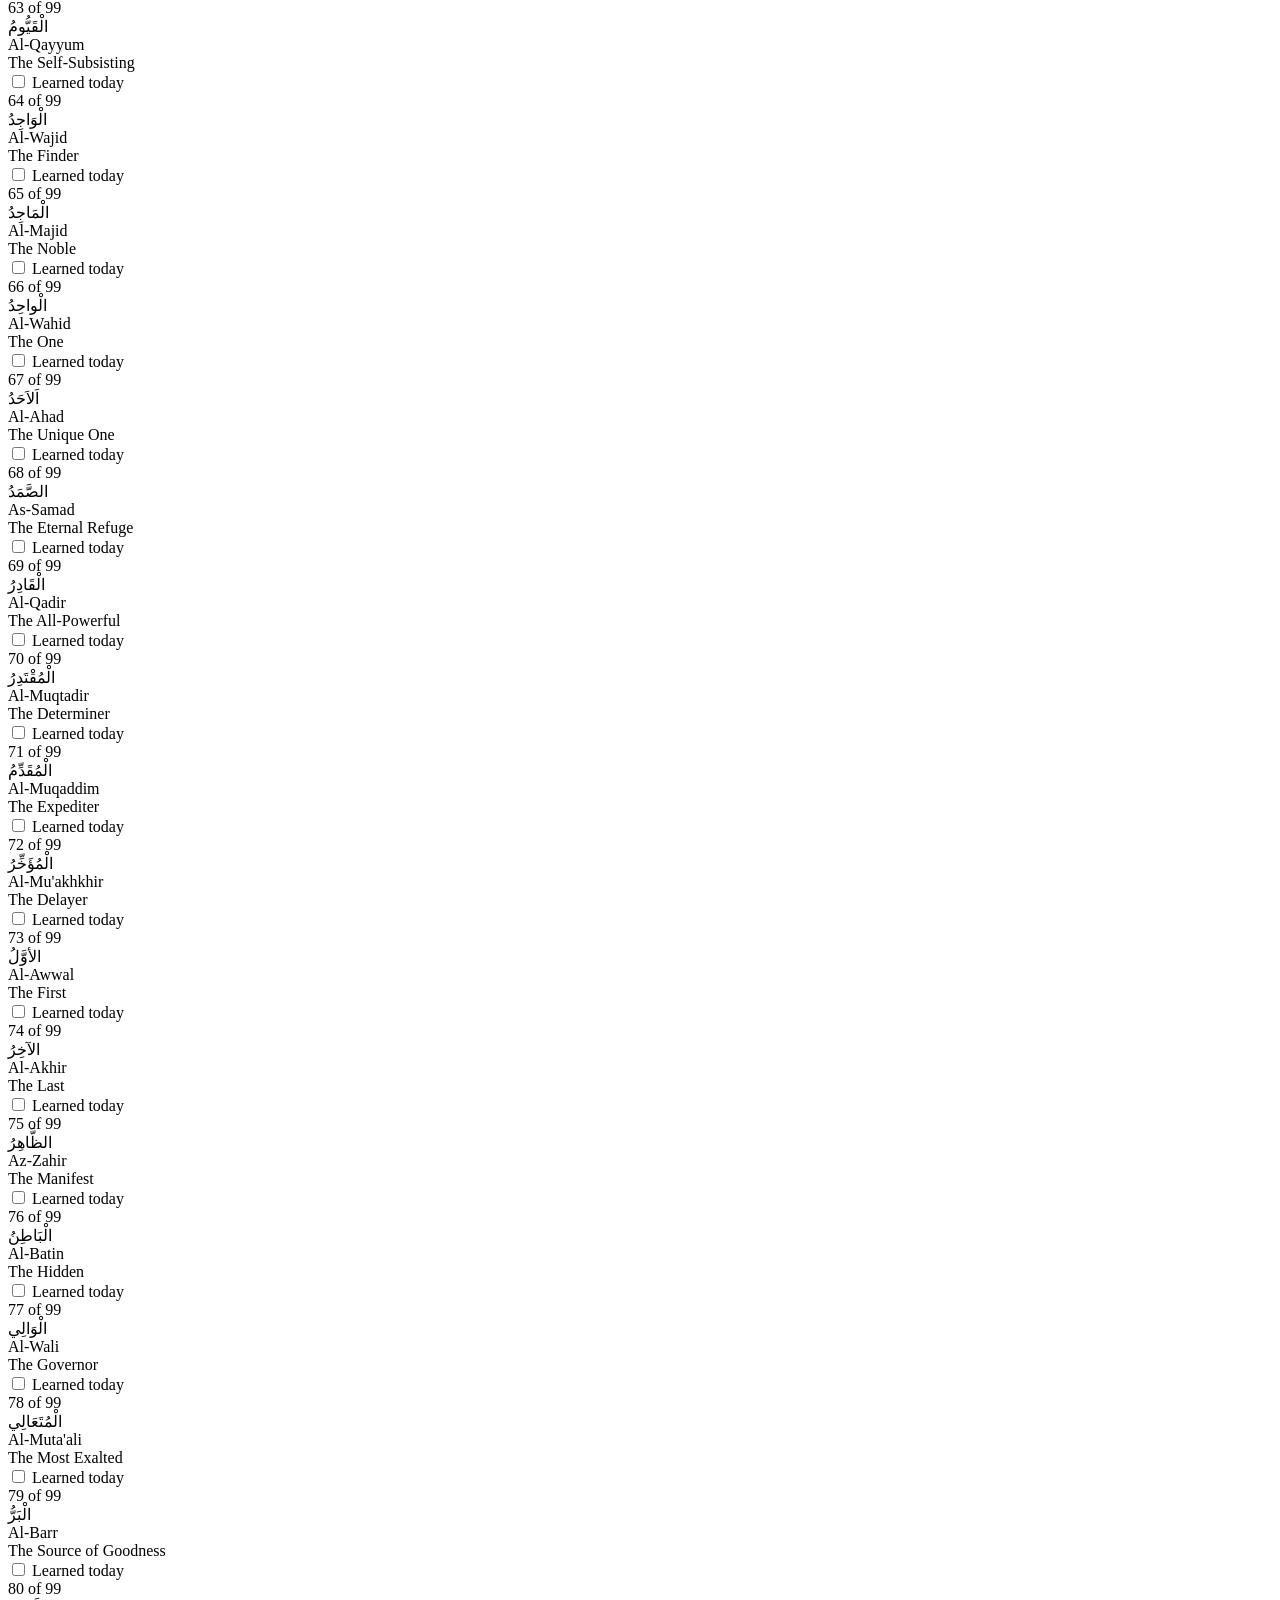
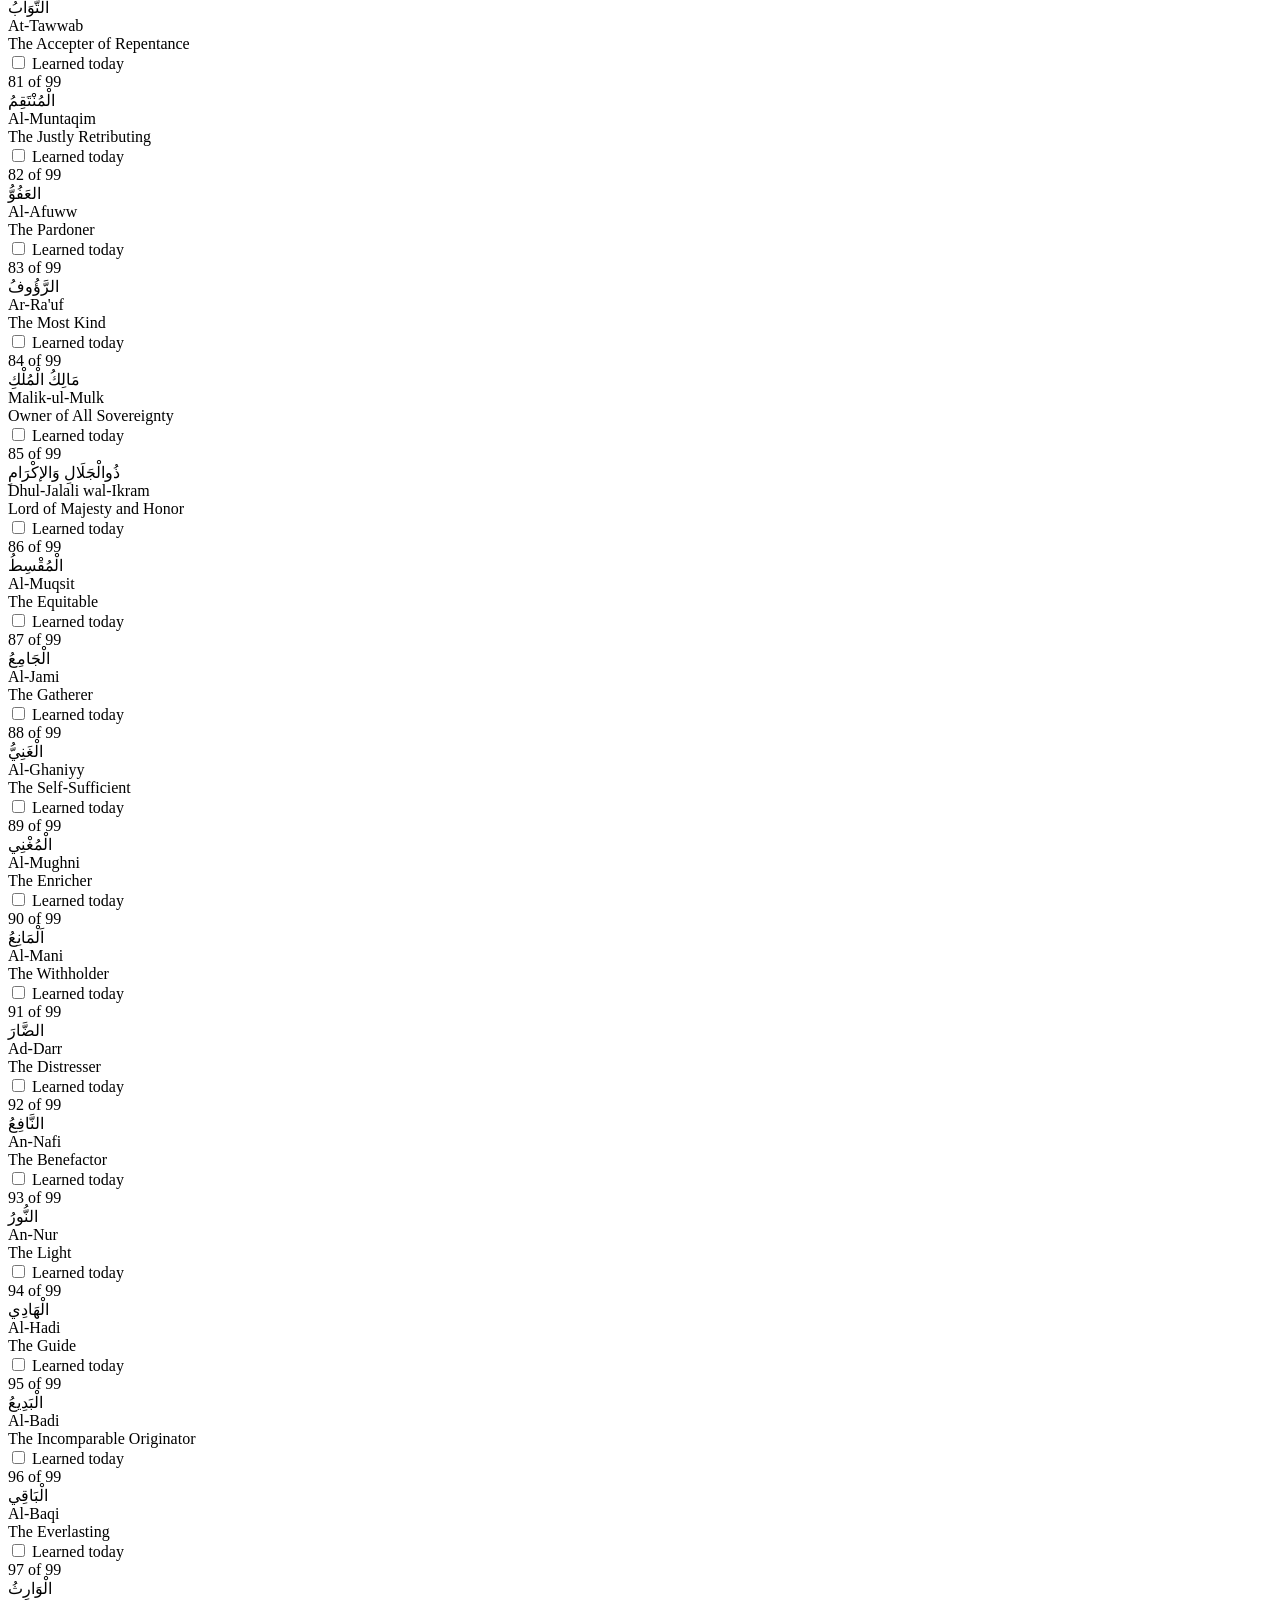
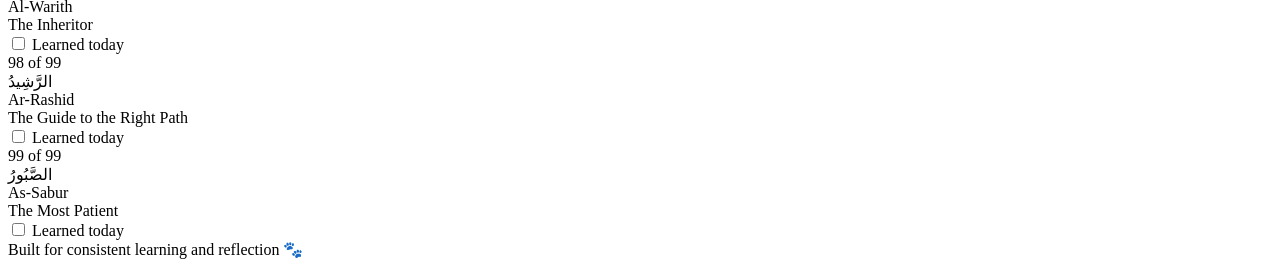
==== commit aa377990: "Move flashcards and quiz to practice page" ====
--- a/index.html
+++ b/index.html
@@ -3,7 +3,7 @@
 <head>
   <meta charset="UTF-8">
   <meta name="viewport" content="width=device-width, initial-scale=1.0">
-  <meta name="description" content="Learn the 99 Names of Allah with a daily goal, progress tracker, flashcards, and quiz.">
+  <meta name="description" content="Learn the 99 Names of Allah with daily goals and progress tracking.">
   <link rel="icon" type="image/png" href="favicon.png">
   <title>99 Names of Allah | Learning Tracker</title>
   <link rel="stylesheet" href="style.css">
@@ -15,12 +15,15 @@
         <span id="theme-icon" aria-hidden="true">☀️</span>
         <span class="sr-only">Switch theme</span>
       </button>
-      <a class="brand" href="#top" aria-label="99 Names of Allah home">99 Names of Allah</a>
+      <a class="brand" href="index.html" aria-label="99 Names of Allah home">99 Names of Allah</a>
+      <nav class="top-nav" aria-label="Primary navigation">
+        <a href="practice.html">Practice</a>
+      </nav>
     </div>
     <div class="hero-copy">
       <span class="hero-cat" aria-hidden="true">🐱</span>
       <h1>99 Names of Allah</h1>
-      <p>Learn with intention: set a daily goal, study each name and meaning, track your progress, and test your recall.</p>
+      <p>Learn with intention: set a daily goal, study each name and meaning, and track your progress.</p>
     </div>
   </header>
 
@@ -53,42 +56,6 @@
       </div>
       <div class="names-grid" id="names-list"></div>
     </section>
-
-    <section class="card flashcards" aria-labelledby="flashcards-title">
-      <div class="flashcard-heading">
-        <div>
-          <h2 id="flashcards-title">Flashcards <span class="card-cat" aria-hidden="true">🐾</span></h2>
-          <p class="muted">Try to recall the meaning, then tap the card to reveal the answer.</p>
-        </div>
-        <p class="flashcard-count" id="flashcard-count">1 of 99</p>
-      </div>
-      <button id="flashcard" class="flashcard" type="button" aria-live="polite" aria-label="Flashcard. Click to reveal meaning.">
-        <span class="flashcard-hint" id="flashcard-hint">Tap to reveal meaning</span>
-        <span class="flashcard-number" id="flashcard-number">1 of 99</span>
-        <span class="flashcard-arabic" id="flashcard-arabic"></span>
-        <span class="flashcard-name" id="flashcard-name"></span>
-        <span class="flashcard-answer" id="flashcard-answer" hidden></span>
-      </button>
-      <div class="flashcard-actions" aria-label="Flashcard controls">
-        <button id="previous-card" type="button">Previous</button>
-        <button id="shuffle-cards" type="button">Shuffle</button>
-        <button id="next-card" type="button">Next</button>
-      </div>
-      <div class="flashcard-actions review-actions" aria-label="Flashcard review status">
-        <button id="review-card" class="secondary-button" type="button">Review again</button>
-        <button id="know-card" type="button">I know this</button>
-      </div>
-      <p class="flashcard-status muted" id="flashcard-status">Marked known: 0 · Review again: 0</p>
-    </section>
-
-    <section class="card quiz" aria-live="polite">
-      <h2>Quick quiz <span class="card-cat" aria-hidden="true">🐾</span></h2>
-      <p class="muted">Choose the transliterated name that matches the meaning.</p>
-      <div class="question" id="quiz-question"></div>
-      <div class="options" id="quiz-options"></div>
-      <p class="quiz-result" id="quiz-result"></p>
-      <button id="next-question">Next question</button>
-    </section>
   </main>
 
   <footer>Built for consistent learning and reflection <span aria-hidden="true">🐾</span></footer>
--- a/style.css
+++ b/style.css
@@ -1,94 +1,3 @@
-:root {
-  --bg: #f7f3e9;
-  --surface: #ffffff;
-  --ink: #173b33;
-  --muted: #61736d;
-  --accent: #20705b;
-  --accent-dark: #155140;
-  --gold: #d59b2a;
-  --border: #d9e1db;
-  --track: #e6eee9;
-  --option: #edf5f1;
-  --option-hover: #dbece4;
-  --hero-start: #2e8c70;
-  --hero-end: #123c31;
-  --hero-text: #d8eee6;
-  --shadow: 0 10px 30px rgba(27, 66, 55, 0.08);
-}
-
-* { box-sizing: border-box; }
-body { min-height: 100vh; margin: 0; color: var(--ink); background: var(--bg); font-family: Inter, ui-sans-serif, system-ui, -apple-system, BlinkMacSystemFont, "Segoe UI", sans-serif; transition: background .25s ease, color .25s ease; }
-.hero { padding: 1rem 1.25rem 3.5rem; color: white; text-align: center; background: radial-gradient(circle at top, var(--hero-start), var(--hero-end) 65%); }
-.hero-top { display: flex; width: min(1120px, 100%); margin: 0 auto; align-items: center; justify-content: flex-start; gap: 1rem; }
-.brand { color: white; text-decoration: none; font-weight: 800; }
-.theme-toggle { width: 2.65rem; height: 2.65rem; display: inline-grid; place-items: center; flex: 0 0 auto; margin: 0; padding: 0; color: white; background: rgba(255, 255, 255, .14); border: 1px solid rgba(255, 255, 255, .42); border-radius: 50%; font-size: 1.25rem; line-height: 1; }
-.theme-toggle:hover { background: rgba(255, 255, 255, .28); }
-.theme-toggle:focus-visible { outline: 3px solid white; outline-offset: 3px; }
-.sr-only { position: absolute; width: 1px; height: 1px; overflow: hidden; clip: rect(0, 0, 0, 0); white-space: nowrap; }
-.hero-copy { padding-top: 2.6rem; }
-.hero h1 { margin: 0; font-size: clamp(2rem, 5vw, 3.5rem); }
-.hero p { max-width: 680px; margin: 1rem auto 0; color: var(--hero-text); line-height: 1.6; }
-.hero-cat { display: none; }
-.container { width: min(1120px, calc(100% - 2rem)); margin: 2rem auto 4rem; }
-.grid { display: grid; grid-template-columns: repeat(3, 1fr); gap: 1rem; }
-.card { padding: 1.25rem; background: var(--surface); border: 1px solid var(--border); border-radius: 16px; box-shadow: var(--shadow); }
-.card h2 { margin-top: 0; font-size: 1.15rem; }
-.metric { margin: .5rem 0; font-size: 2rem; font-weight: 800; }
-.muted { color: var(--muted); line-height: 1.5; }
-input, button { font: inherit; }
-input[type="number"], input[type="search"] { width: 100%; padding: .7rem; color: var(--ink); background: var(--surface); border: 1px solid var(--border); border-radius: 9px; }
-button { border: 0; border-radius: 9px; padding: .7rem 1rem; margin-top: .65rem; color: white; background: var(--accent); cursor: pointer; font-weight: 700; }
-button:hover { background: var(--accent-dark); }
-.progress-track { height: 12px; background: var(--track); border-radius: 999px; overflow: hidden; }
-.progress-bar { height: 100%; width: 0; background: linear-gradient(90deg, var(--gold), var(--accent)); transition: width .25s ease; }
-.section-title { margin: 2.5rem 0 1rem; }
-.controls { display: flex; gap: .75rem; flex-wrap: wrap; margin-bottom: 1rem; }
-.controls input { flex: 1 1 250px; }
-.names-grid { display: grid; grid-template-columns: repeat(auto-fill, minmax(240px, 1fr)); gap: .9rem; }
-.name-card { position: relative; padding: 1rem; background: var(--surface); border: 1px solid var(--border); border-radius: 14px; }
-.name-card.learned { border-color: var(--accent); box-shadow: inset 0 0 0 1px var(--accent); }
-.name-number { color: var(--gold); font-weight: 800; }
-.arabic { margin: .45rem 0; font-family: "Noto Naskh Arabic", serif; font-size: 2rem; direction: rtl; }
-.transliteration { font-weight: 800; }
-.meaning { margin-top: .25rem; color: var(--muted); }
-.check-row { display: flex; align-items: center; gap: .5rem; margin-top: .9rem; color: var(--accent-dark); font-weight: 700; }
-.check-row input { width: 1.05rem; height: 1.05rem; }
-.flashcards { max-width: 720px; margin-top: 2.5rem; }
-.flashcard-heading { display: flex; align-items: flex-start; justify-content: space-between; gap: 1rem; }
-.flashcard-heading h2 { margin-bottom: .25rem; }
-.flashcard-heading p { margin-top: 0; }
-.flashcard-count { white-space: nowrap; color: var(--muted); font-weight: 800; }
-.flashcard { width: 100%; min-height: 250px; position: relative; display: flex; flex-direction: column; align-items: center; justify-content: center; margin-top: .5rem; padding: 2rem; color: var(--ink); background: linear-gradient(140deg, var(--option), var(--surface)); border: 1px solid var(--border); border-radius: 16px; cursor: pointer; }
-.flashcard:hover { background: linear-gradient(140deg, var(--option-hover), var(--surface)); }
-.flashcard:focus-visible { outline: 3px solid var(--accent); outline-offset: 3px; }
-.flashcard-hint { position: absolute; top: 1rem; color: var(--muted); font-size: .85rem; font-weight: 700; }
-.flashcard-number { position: absolute; right: 1rem; bottom: 1rem; color: var(--muted); font-size: .8rem; }
-.flashcard-arabic { font-family: "Noto Naskh Arabic", serif; font-size: clamp(2.5rem, 8vw, 4.25rem); direction: rtl; }
-.flashcard-name { margin-top: .25rem; font-size: 1.25rem; font-weight: 800; }
-.flashcard-answer { margin-top: 1rem; color: var(--accent-dark); font-size: 1.1rem; font-weight: 800; }
-.flashcard-actions { display: flex; justify-content: center; flex-wrap: wrap; gap: .65rem; }
-.flashcard-actions button { margin-top: 1rem; }
-.secondary-button { color: var(--ink); background: var(--option); border: 1px solid var(--border); }
-.secondary-button:hover { background: var(--option-hover); }
-.flashcard-status { margin: 1rem 0 0; text-align: center; font-weight: 700; }
-.quiz { max-width: 620px; margin-top: 2.5rem; }
-.question { font-size: 1.25rem; font-weight: 800; line-height: 1.45; }
-.options { display: grid; gap: .6rem; margin-top: 1rem; }
-.option { text-align: left; background: var(--option); color: var(--ink); }
-.option:hover { background: var(--option-hover); }
-.quiz-result { min-height: 1.5rem; margin-top: 1rem; font-weight: 800; }
-.card-cat, .section-cat { display: none; }
-footer { padding: 2rem 1rem; text-align: center; color: var(--muted); }
-body[data-theme="dark"] { --bg: #0f1718; --surface: #172224; --ink: #edf7f3; --muted: #a8beb6; --accent: #6ac5a5; --accent-dark: #b7f0da; --gold: #f3c76d; --border: #2d4140; --track: #2a3d3d; --option: #223433; --option-hover: #2d4844; --hero-start: #245c50; --hero-end: #091314; --hero-text: #d6eee5; --shadow: 0 10px 30px rgba(0, 0, 0, .25); }
-body[data-theme="pink"] { --bg: #fff3f8; --surface: #fffaff; --ink: #542b48; --muted: #8b637a; --accent: #df6f9d; --accent-dark: #b74979; --gold: #d58eae; --border: #f0cbdc; --track: #f9dce8; --option: #ffe9f1; --option-hover: #ffd9e8; --hero-start: #efa2c1; --hero-end: #c76c9c; --hero-text: #fff5fa; --shadow: 0 10px 30px rgba(166, 80, 119, .13); }
-body[data-theme="pink"] .hero { position: relative; overflow: hidden; }
-body[data-theme="pink"] .hero::before, body[data-theme="pink"] .hero::after { position: absolute; z-index: 0; font-size: clamp(3rem, 9vw, 7rem); opacity: .28; content: "🐱"; }
-body[data-theme="pink"] .hero::before { top: 1.2rem; left: 7%; transform: rotate(-14deg); }
-body[data-theme="pink"] .hero::after { right: 8%; bottom: .8rem; transform: rotate(14deg); }
-body[data-theme="pink"] .hero-top, body[data-theme="pink"] .hero-copy { position: relative; z-index: 1; }
-body[data-theme="pink"] .hero-cat { display: inline-block; margin-bottom: .35rem; font-size: 2rem; }
-body[data-theme="pink"] .card-cat, body[data-theme="pink"] .section-cat { display: inline; }
-body[data-theme="pink"] .name-card::after { position: absolute; right: .75rem; bottom: .55rem; color: #ef9aba; content: "🐾"; font-size: 1rem; opacity: .75; }
-body[data-theme="pink"] .name-card:nth-child(3n)::after { content: "🐱"; }
-body[data-theme="pink"] .name-card.learned::after { color: var(--accent); }
-@media (max-width: 760px) { .grid { grid-template-columns: 1fr; } .hero { padding-top: 1rem; } .flashcard-heading { flex-direction: column; gap: 0; } .flashcard-count { margin-top: 0; } }
+.top-nav { margin-left: auto; }
+.top-nav a { display: inline-block; padding: .45rem .8rem; color: white; text-decoration: none; font-weight: 800; border: 1px solid rgba(255,255,255,.42); border-radius: 999px; background: rgba(255,255,255,.12); }
+.top-nav a:hover { background: rgba(255,255,255,.28); }
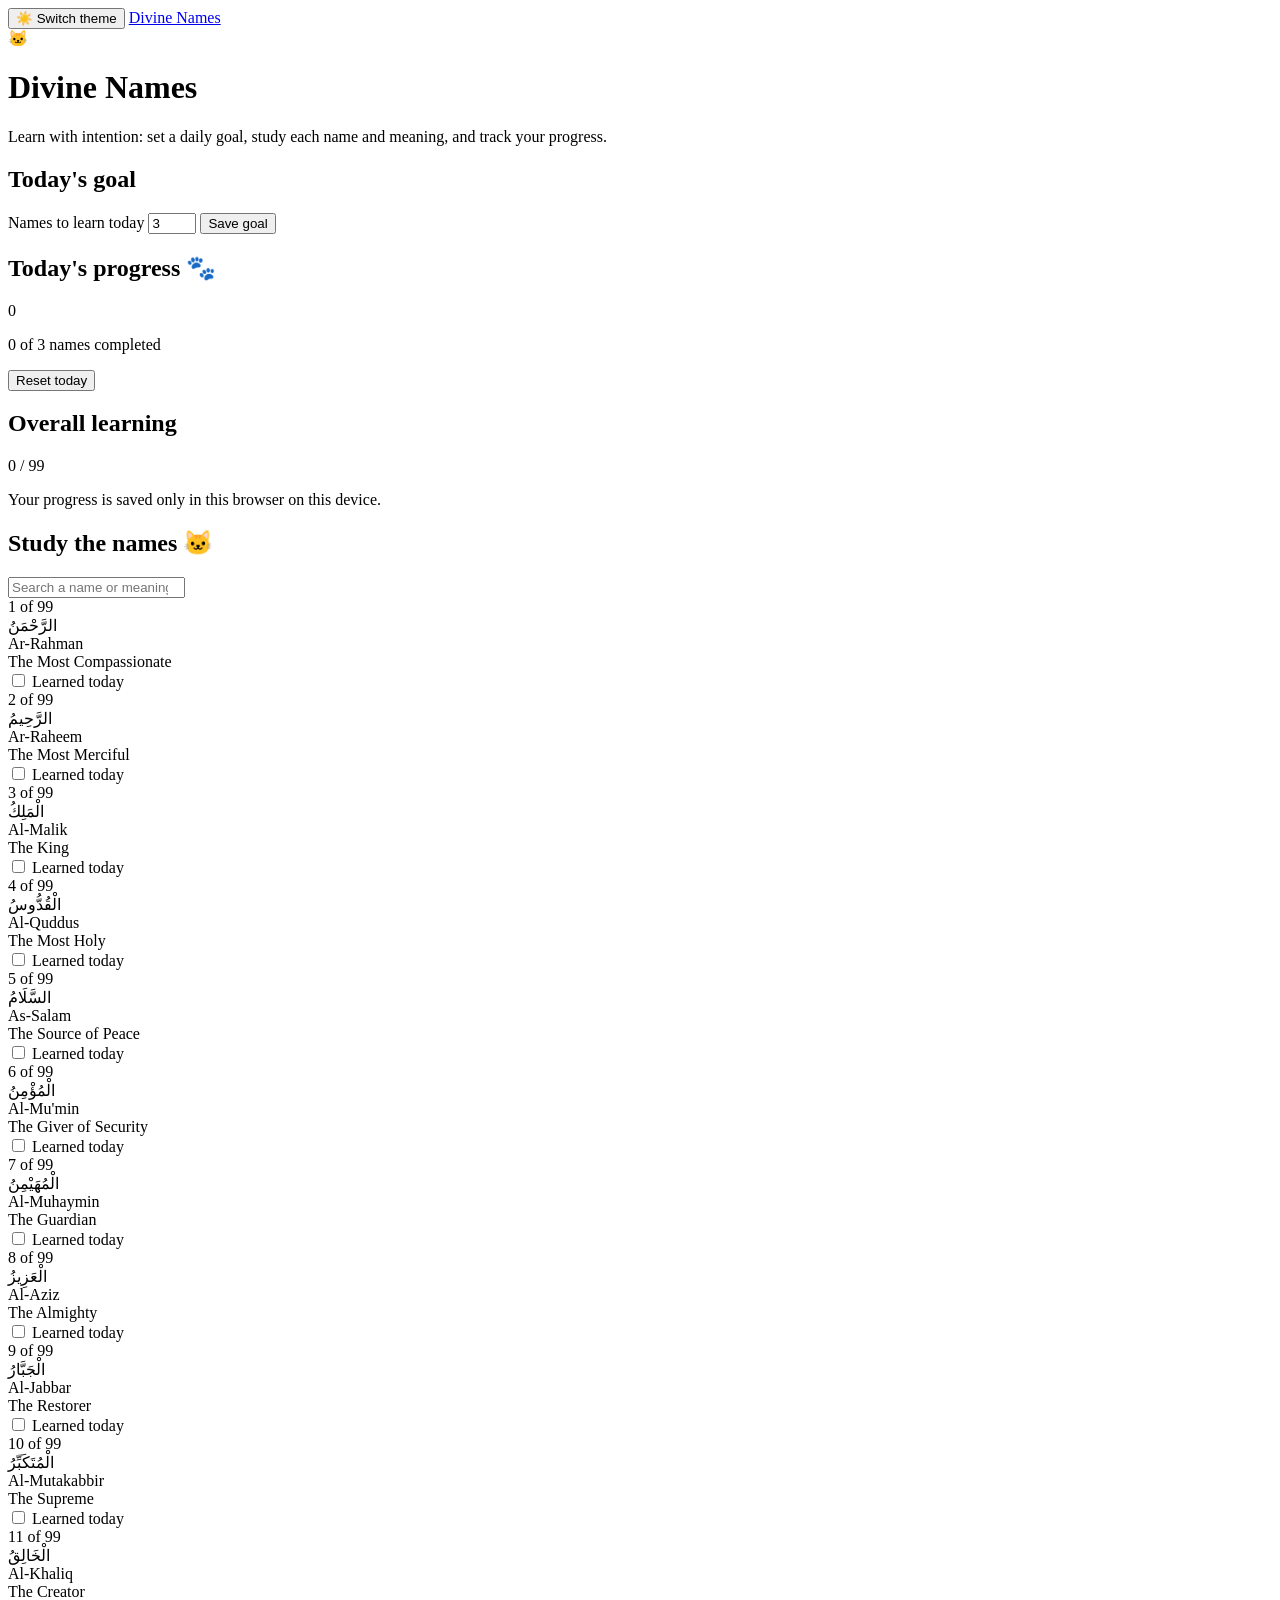
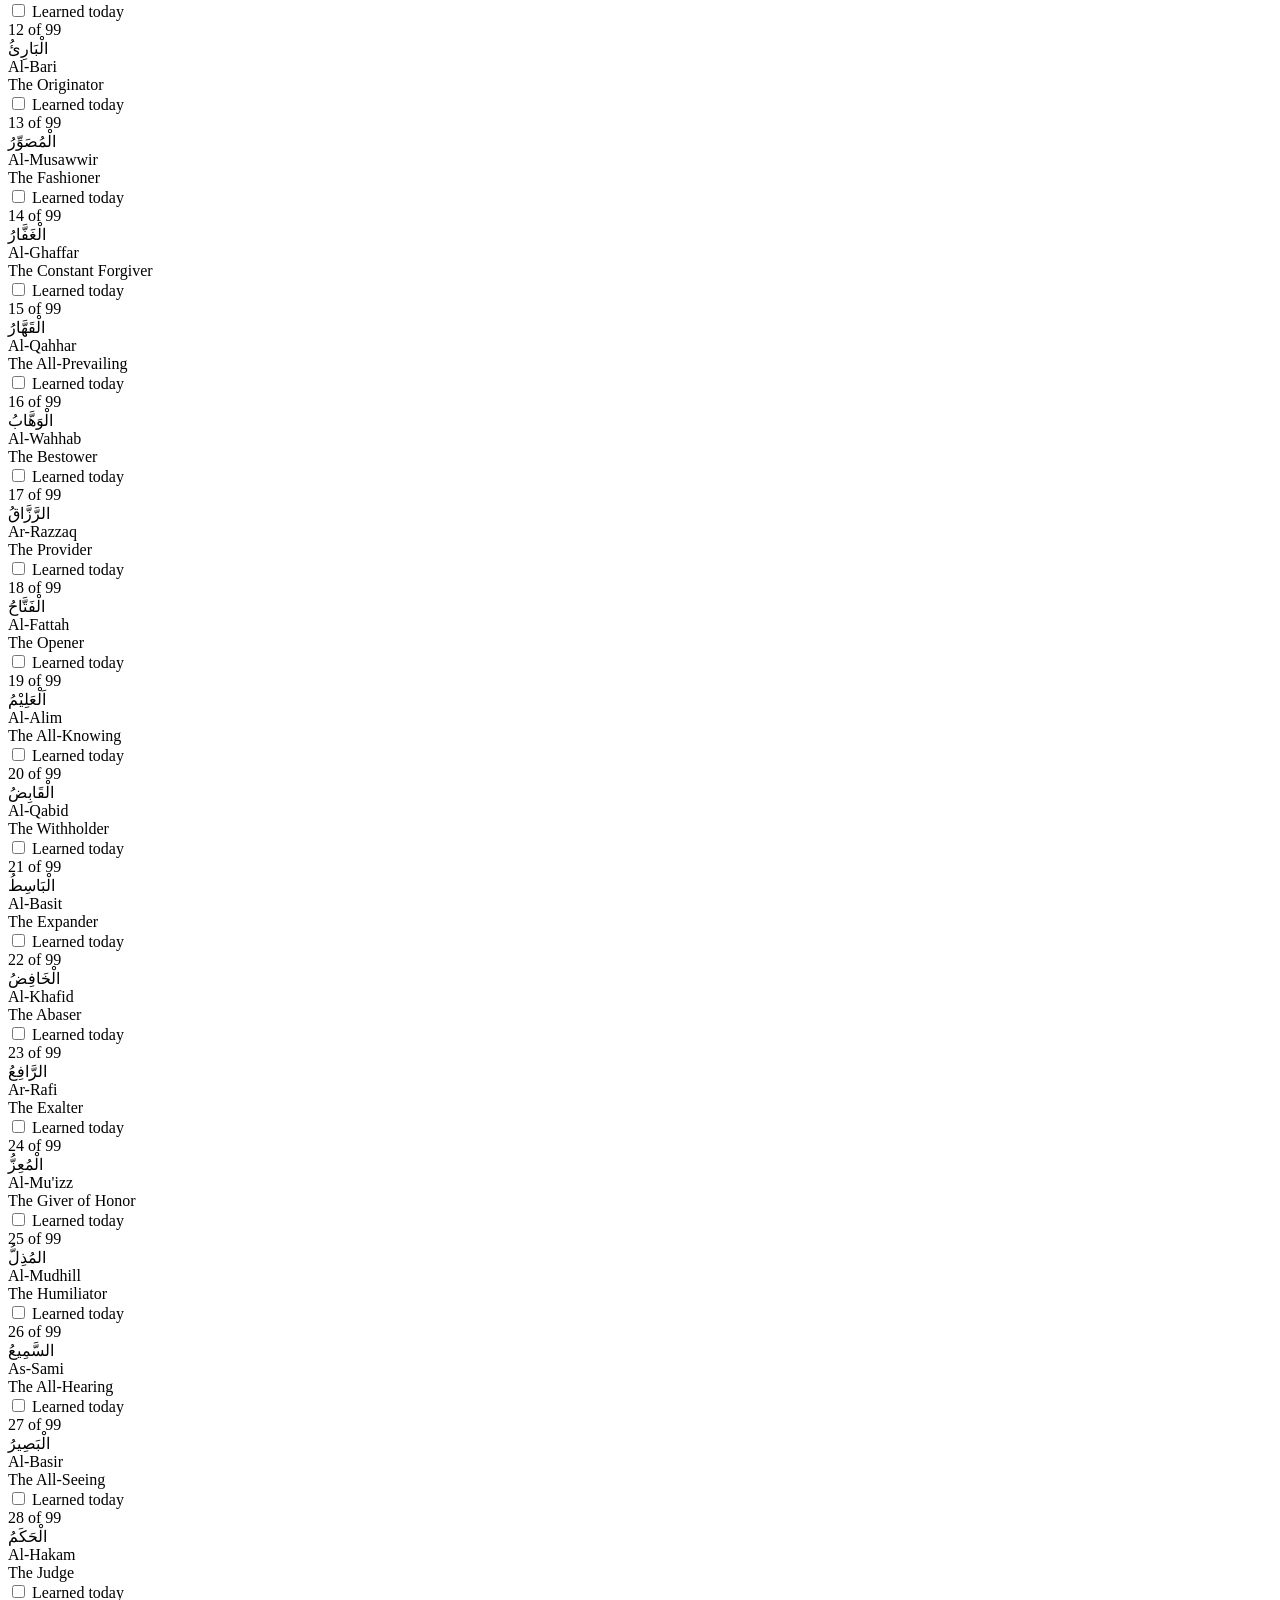
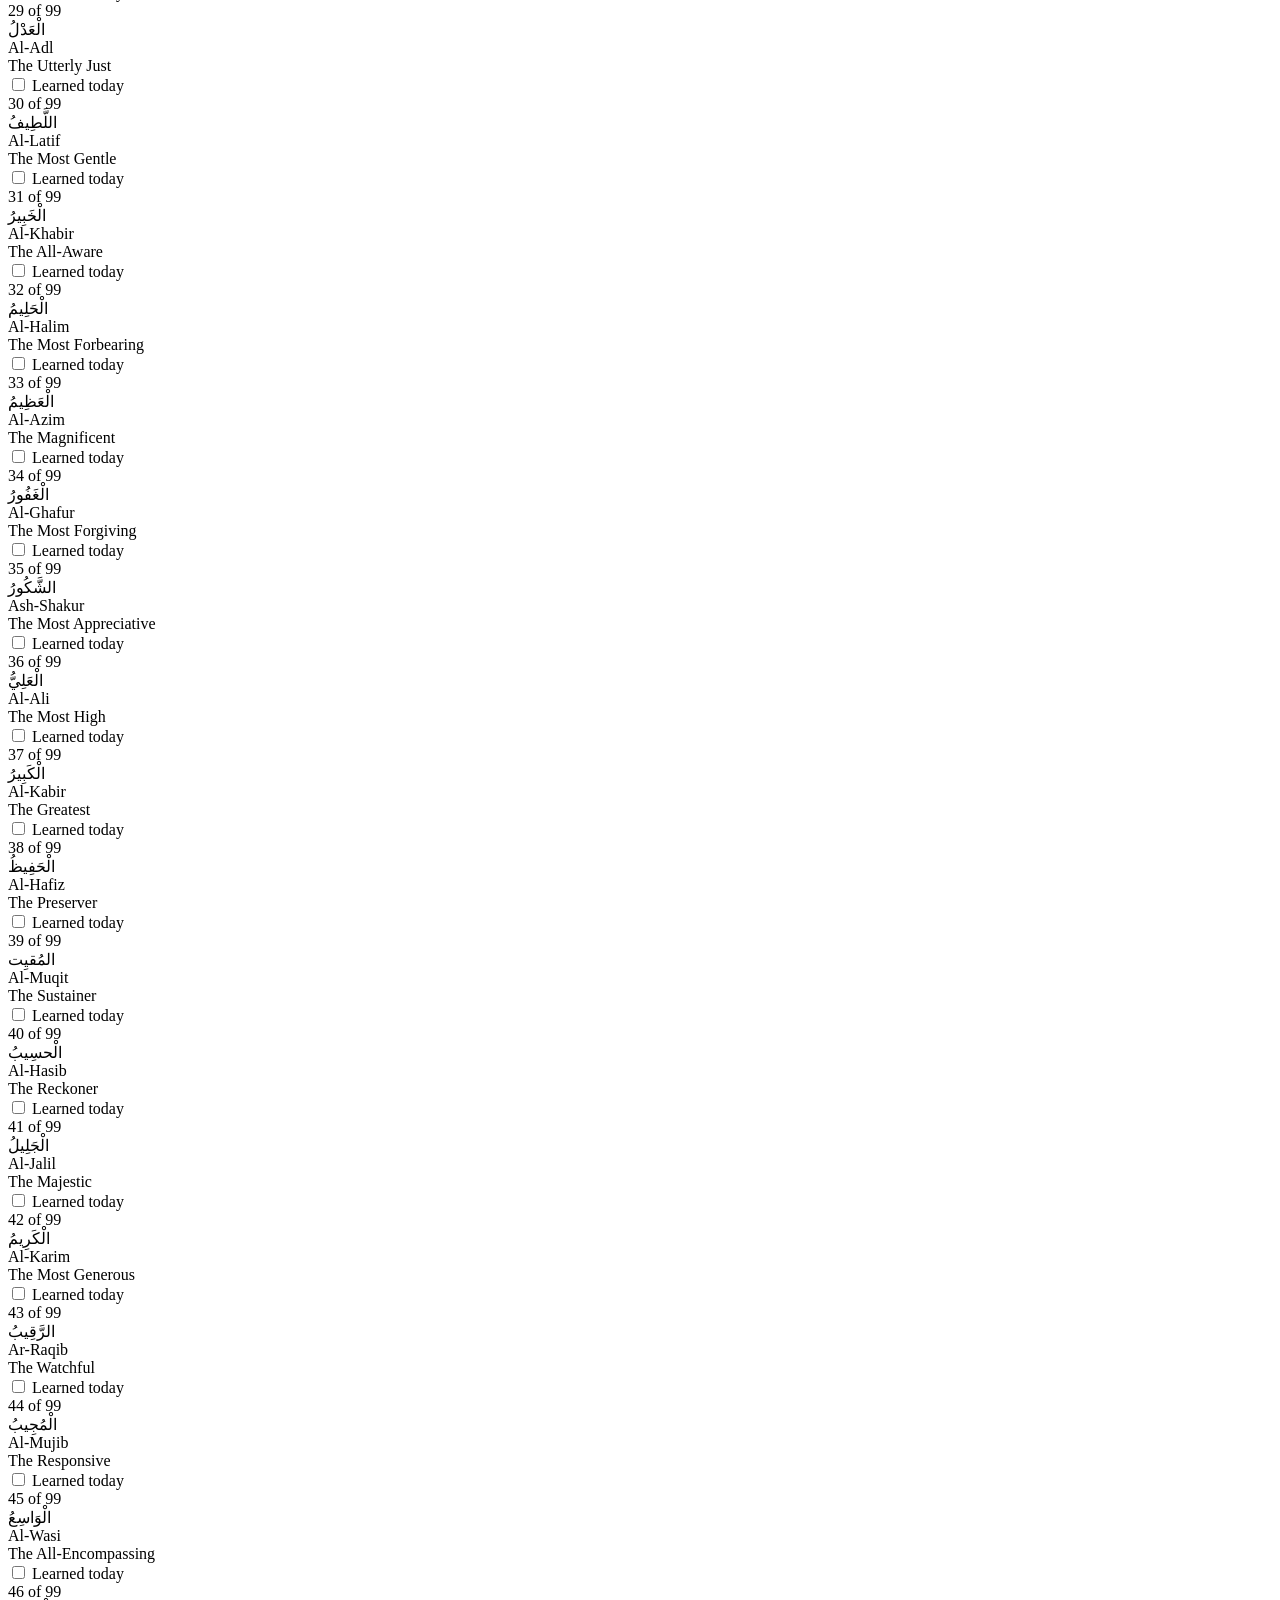
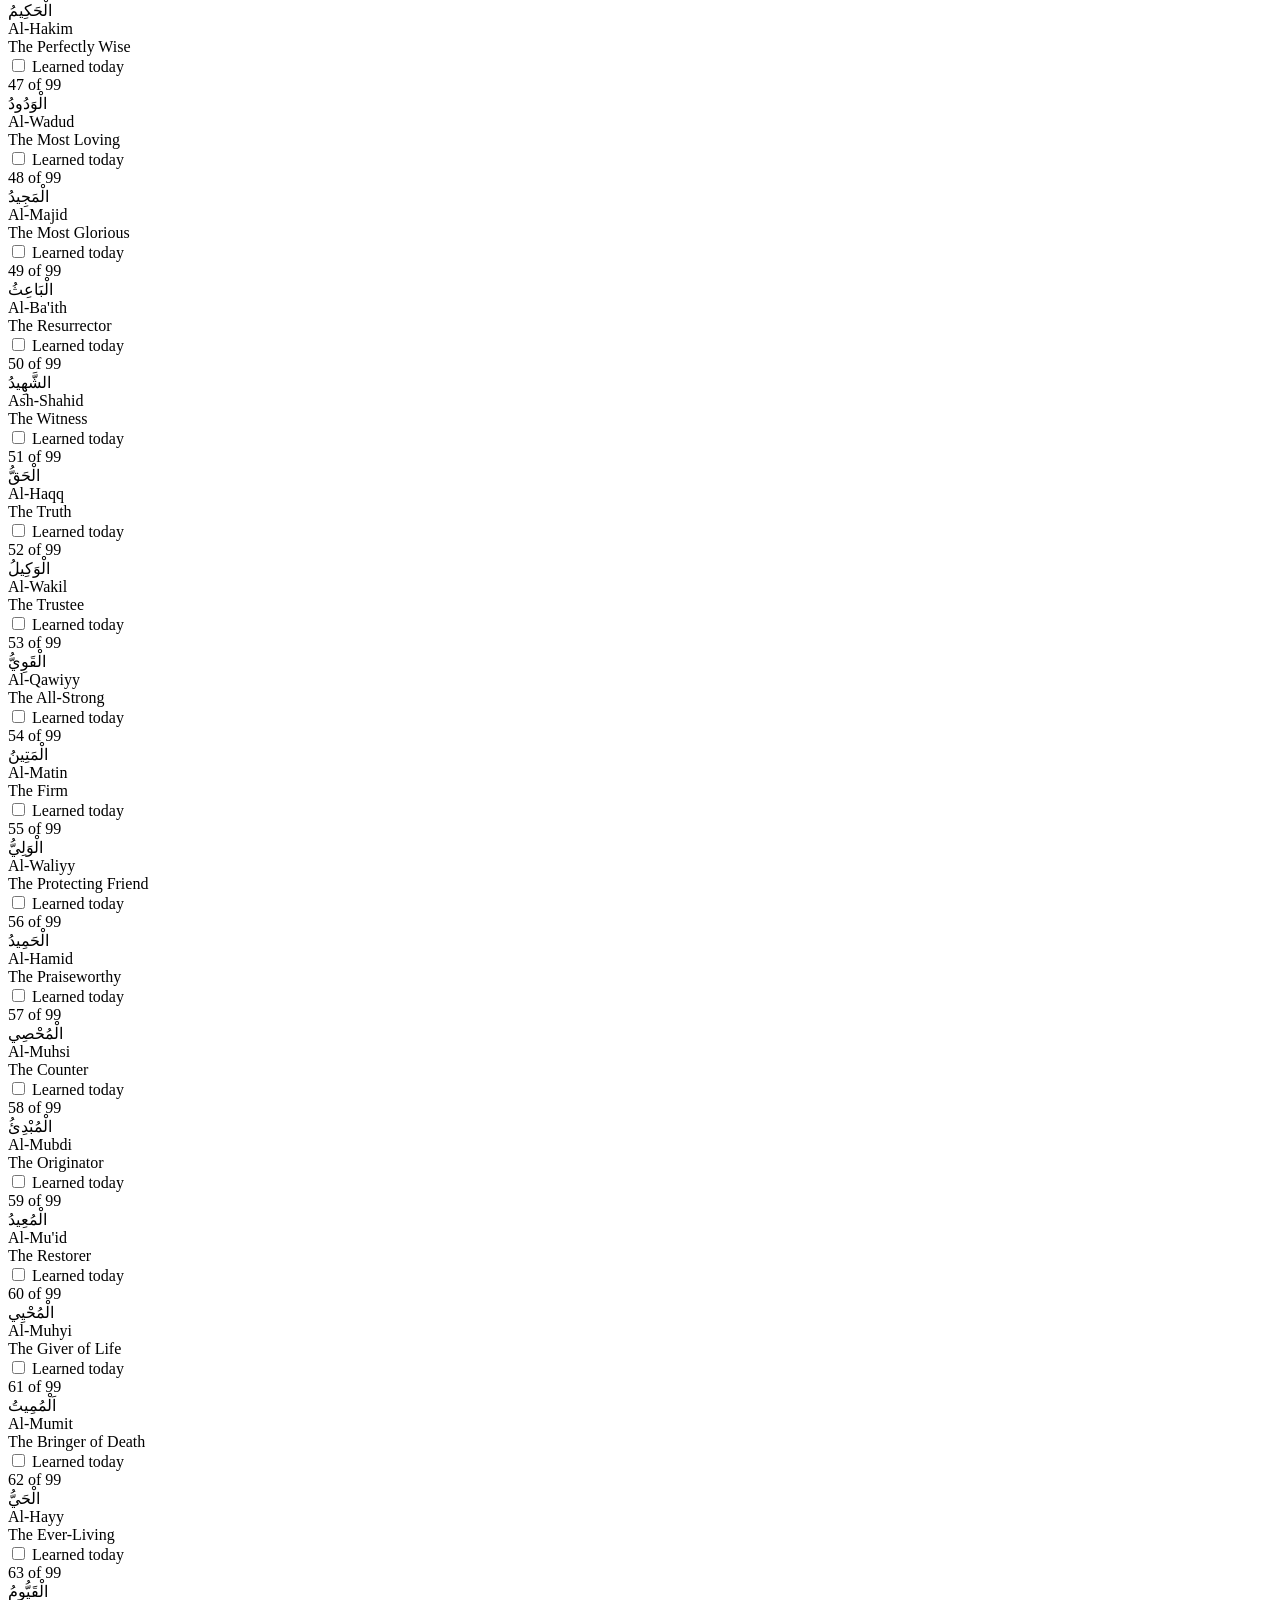
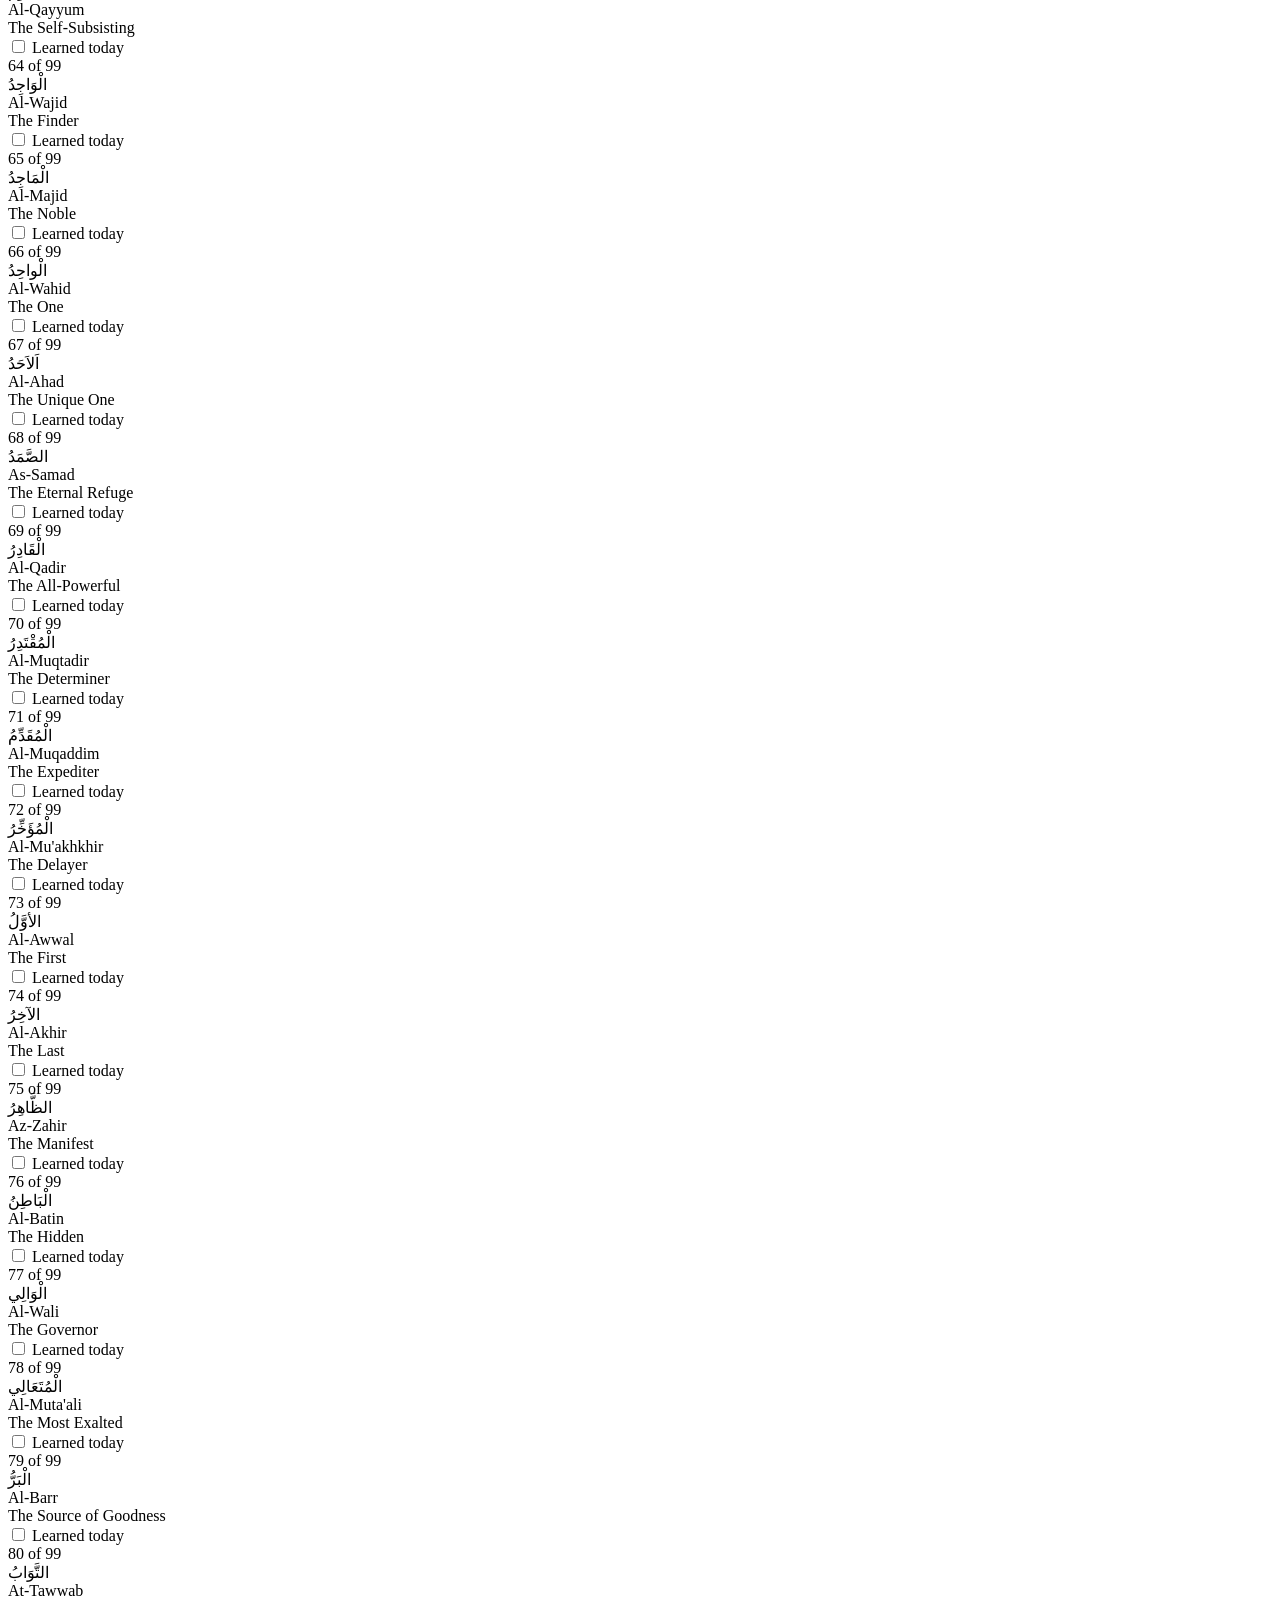
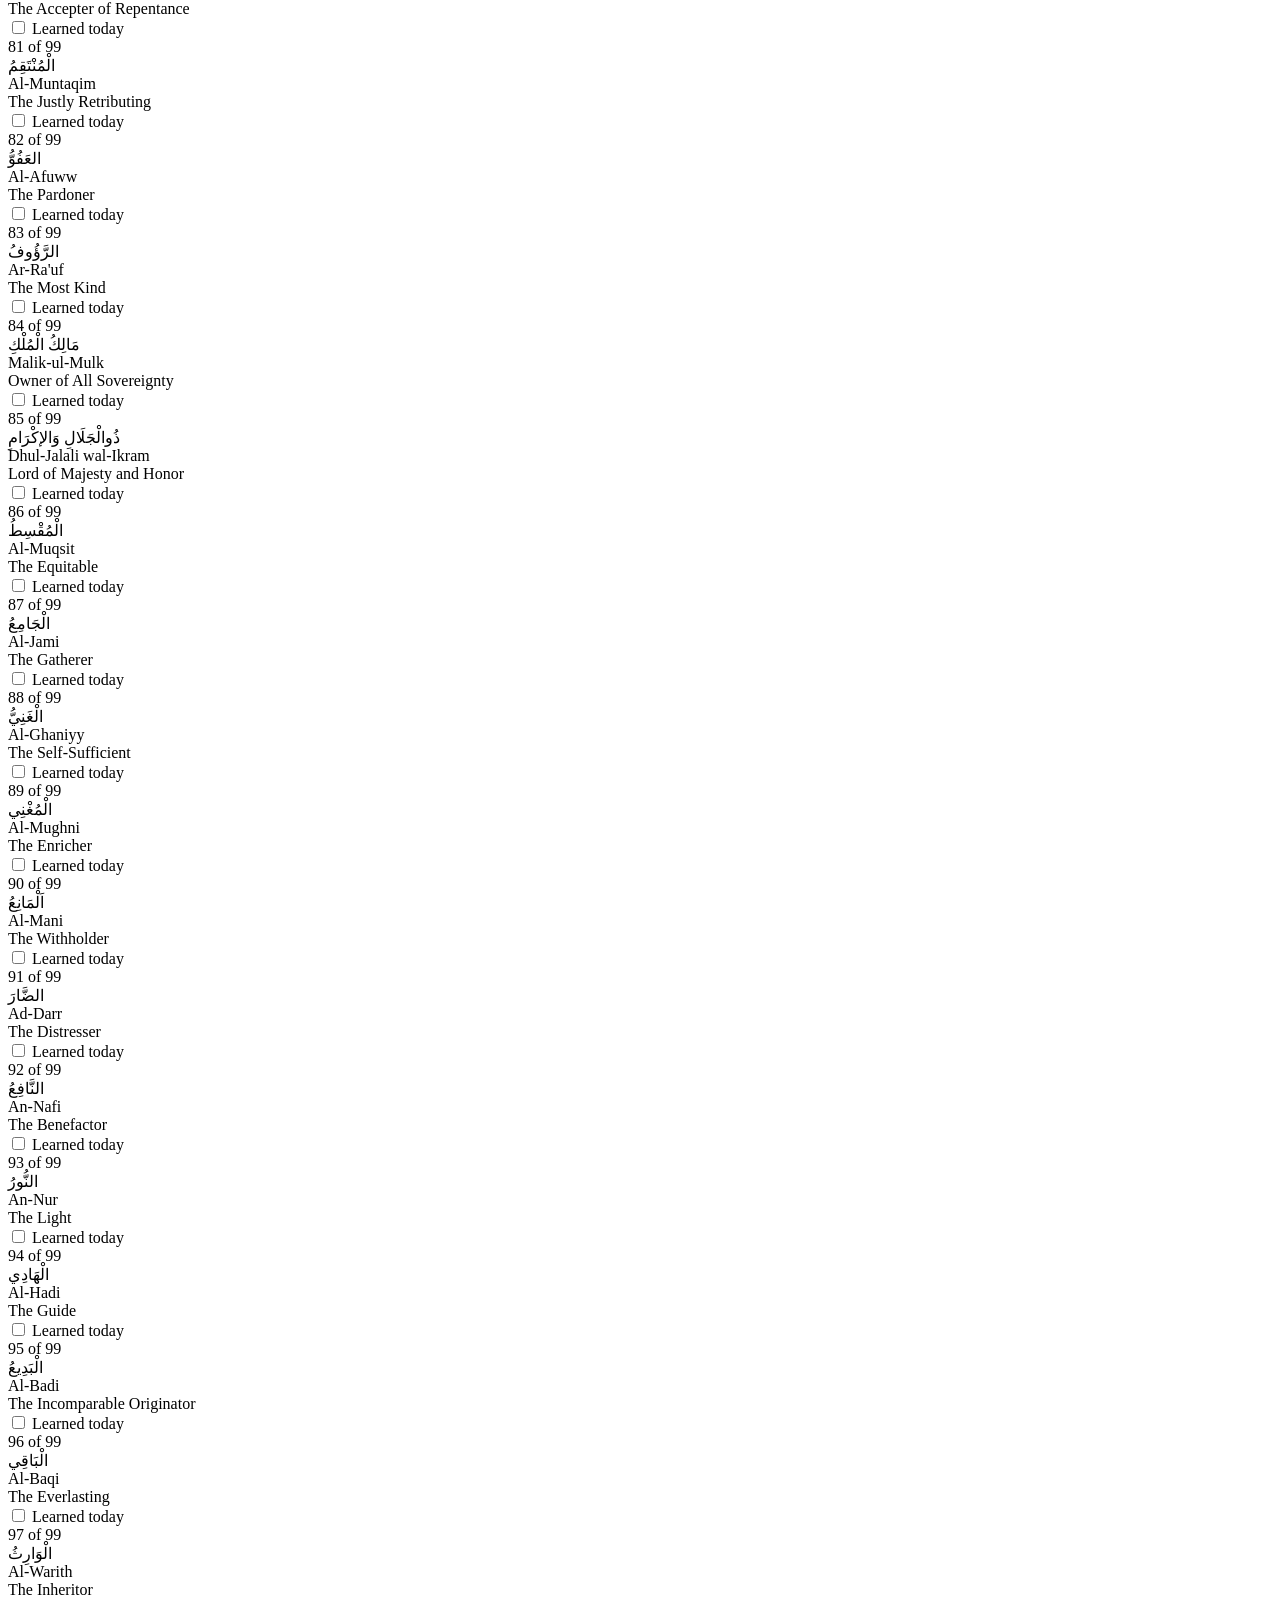
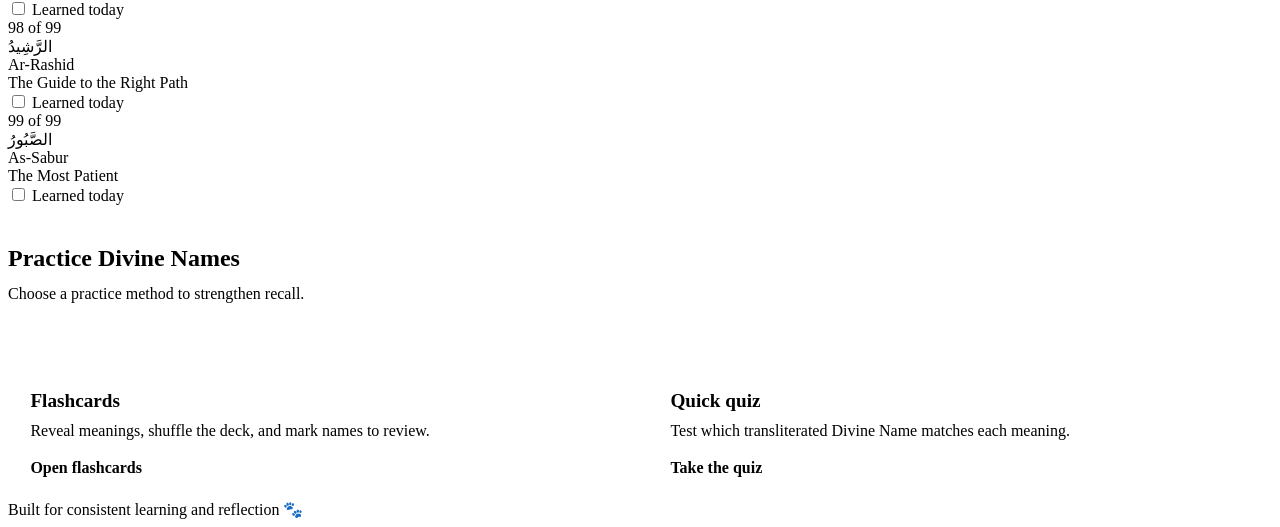
==== commit d21a2f0a: "Add separate Divine Names practice sections and Kaaba favicon" ====
--- a/index.html
+++ b/index.html
@@ -3,9 +3,9 @@
 <head>
   <meta charset="UTF-8">
   <meta name="viewport" content="width=device-width, initial-scale=1.0">
-  <meta name="description" content="Learn the 99 Names of Allah with daily goals and progress tracking.">
-  <link rel="icon" type="image/png" href="favicon.png">
-  <title>99 Names of Allah | Learning Tracker</title>
+  <meta name="description" content="Learn the Divine Names with daily goals and progress tracking.">
+  <link rel="icon" type="image/svg+xml" href="favicon.svg">
+  <title>Divine Names | Learning Tracker</title>
   <link rel="stylesheet" href="style.css">
 </head>
 <body>
@@ -15,14 +15,11 @@
         <span id="theme-icon" aria-hidden="true">☀️</span>
         <span class="sr-only">Switch theme</span>
       </button>
-      <a class="brand" href="index.html" aria-label="99 Names of Allah home">99 Names of Allah</a>
-      <nav class="top-nav" aria-label="Primary navigation">
-        <a href="practice.html">Practice</a>
-      </nav>
+      <a class="brand" href="index.html" aria-label="Divine Names home">Divine Names</a>
     </div>
     <div class="hero-copy">
       <span class="hero-cat" aria-hidden="true">🐱</span>
-      <h1>99 Names of Allah</h1>
+      <h1>Divine Names</h1>
       <p>Learn with intention: set a daily goal, study each name and meaning, and track your progress.</p>
     </div>
   </header>
@@ -56,6 +53,25 @@
       </div>
       <div class="names-grid" id="names-list"></div>
     </section>
+
+    <section class="practice-section" aria-labelledby="practice-title">
+      <h2 id="practice-title" class="section-title">Practice Divine Names</h2>
+      <p class="muted">Choose a practice method to strengthen recall.</p>
+      <div class="practice-grid">
+        <a class="practice-card" href="flashcards.html">
+          <span class="practice-icon" aria-hidden="true">▣</span>
+          <h3>Flashcards</h3>
+          <p>Reveal meanings, shuffle the deck, and mark names to review.</p>
+          <span class="practice-link">Open flashcards</span>
+        </a>
+        <a class="practice-card" href="quiz.html">
+          <span class="practice-icon" aria-hidden="true">?</span>
+          <h3>Quick quiz</h3>
+          <p>Test which transliterated Divine Name matches each meaning.</p>
+          <span class="practice-link">Take the quiz</span>
+        </a>
+      </div>
+    </section>
   </main>
 
   <footer>Built for consistent learning and reflection <span aria-hidden="true">🐾</span></footer>
--- a/style.css
+++ b/style.css
@@ -1,3 +1,10 @@
-.top-nav { margin-left: auto; }
-.top-nav a { display: inline-block; padding: .45rem .8rem; color: white; text-decoration: none; font-weight: 800; border: 1px solid rgba(255,255,255,.42); border-radius: 999px; background: rgba(255,255,255,.12); }
-.top-nav a:hover { background: rgba(255,255,255,.28); }
+.practice-section { margin-top: 2.5rem; }
+.practice-section > .muted { margin-top: -.45rem; }
+.practice-grid { display: grid; grid-template-columns: repeat(2, minmax(0, 1fr)); gap: 1rem; margin-top: 1rem; }
+.practice-card { display: block; padding: 1.4rem; color: var(--ink); background: var(--surface); border: 1px solid var(--border); border-radius: 16px; box-shadow: var(--shadow); text-decoration: none; transition: transform .2s ease, border-color .2s ease, box-shadow .2s ease; }
+.practice-card:hover { transform: translateY(-3px); border-color: var(--accent); box-shadow: 0 14px 30px rgba(27, 66, 55, .15); }
+.practice-card h3 { margin: .65rem 0 .45rem; font-size: 1.2rem; }
+.practice-card p { margin: 0; color: var(--muted); line-height: 1.5; }
+.practice-icon { display: inline-grid; width: 2.4rem; height: 2.4rem; place-items: center; color: white; background: var(--accent); border-radius: 10px; font-size: 1.35rem; font-weight: 800; }
+.practice-link { display: inline-block; margin-top: 1rem; color: var(--accent-dark); font-weight: 800; }
+@media (max-width: 600px) { .practice-grid { grid-template-columns: 1fr; } }
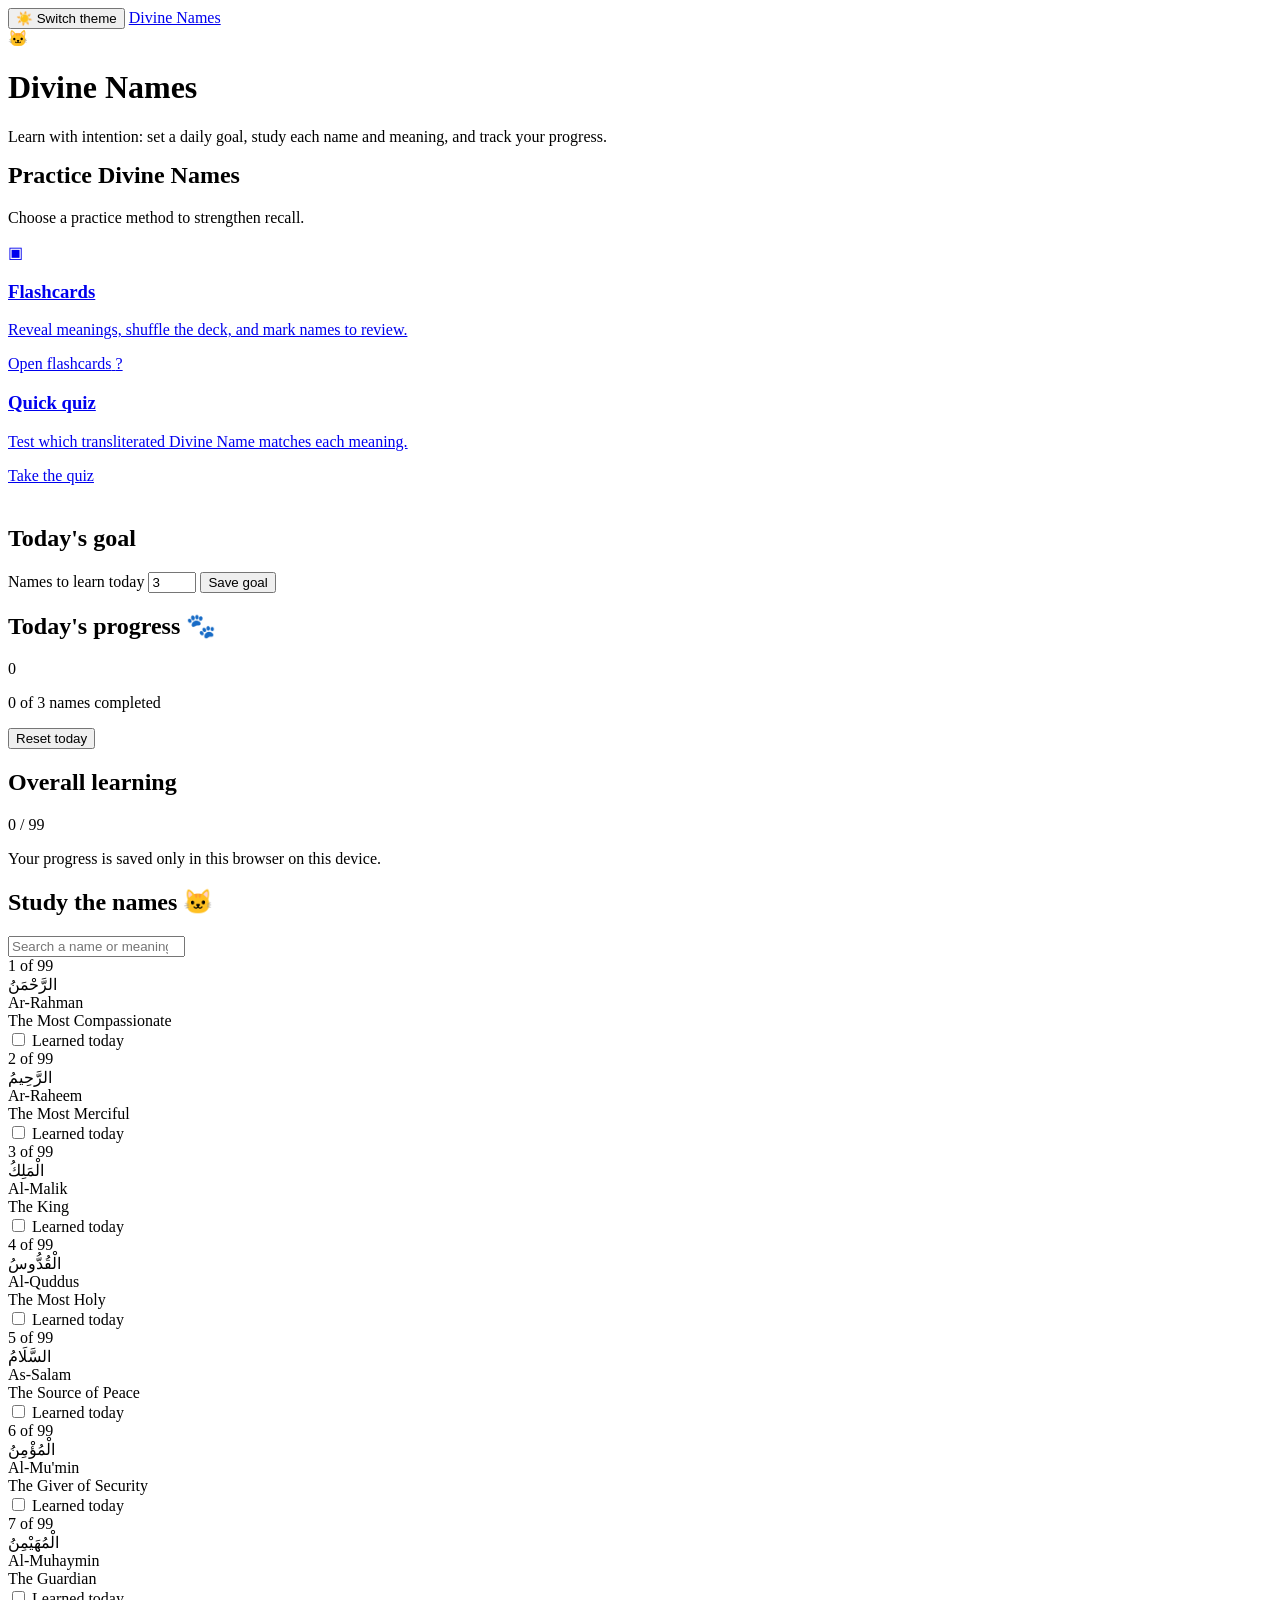
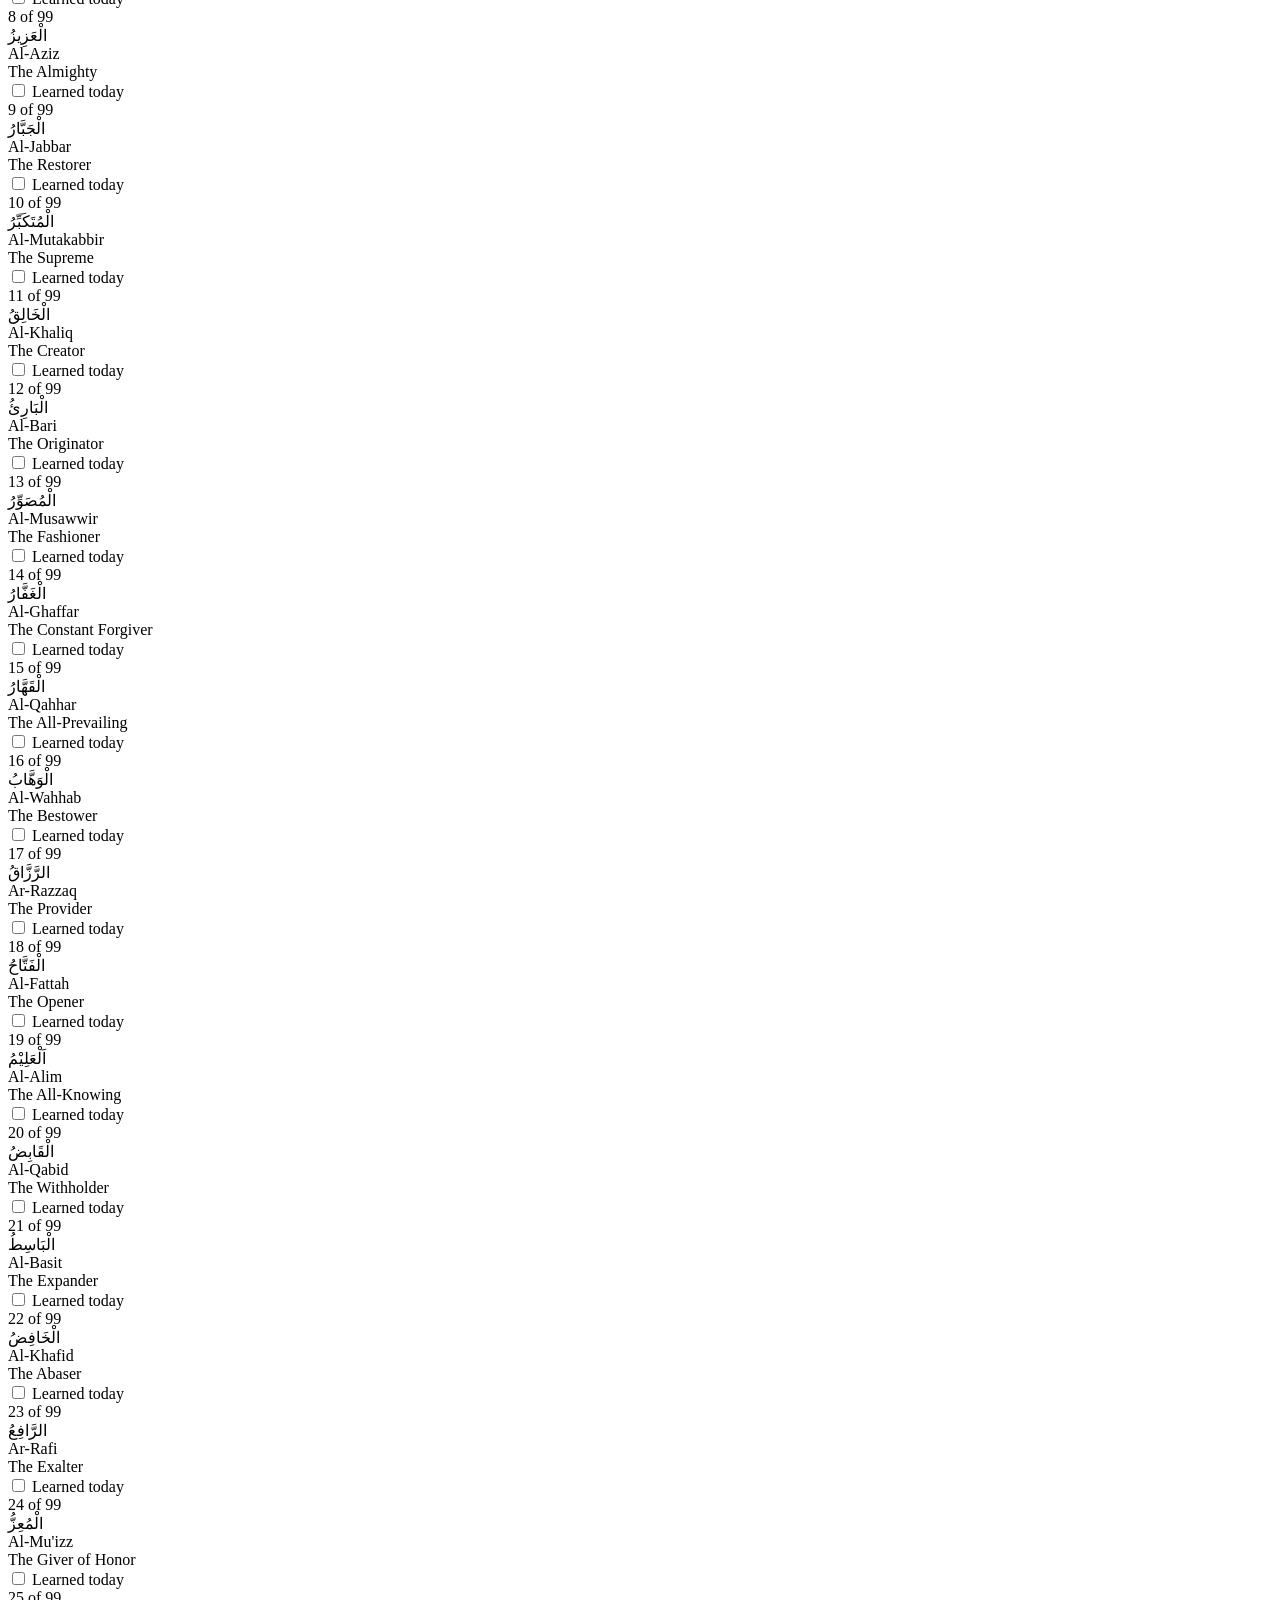
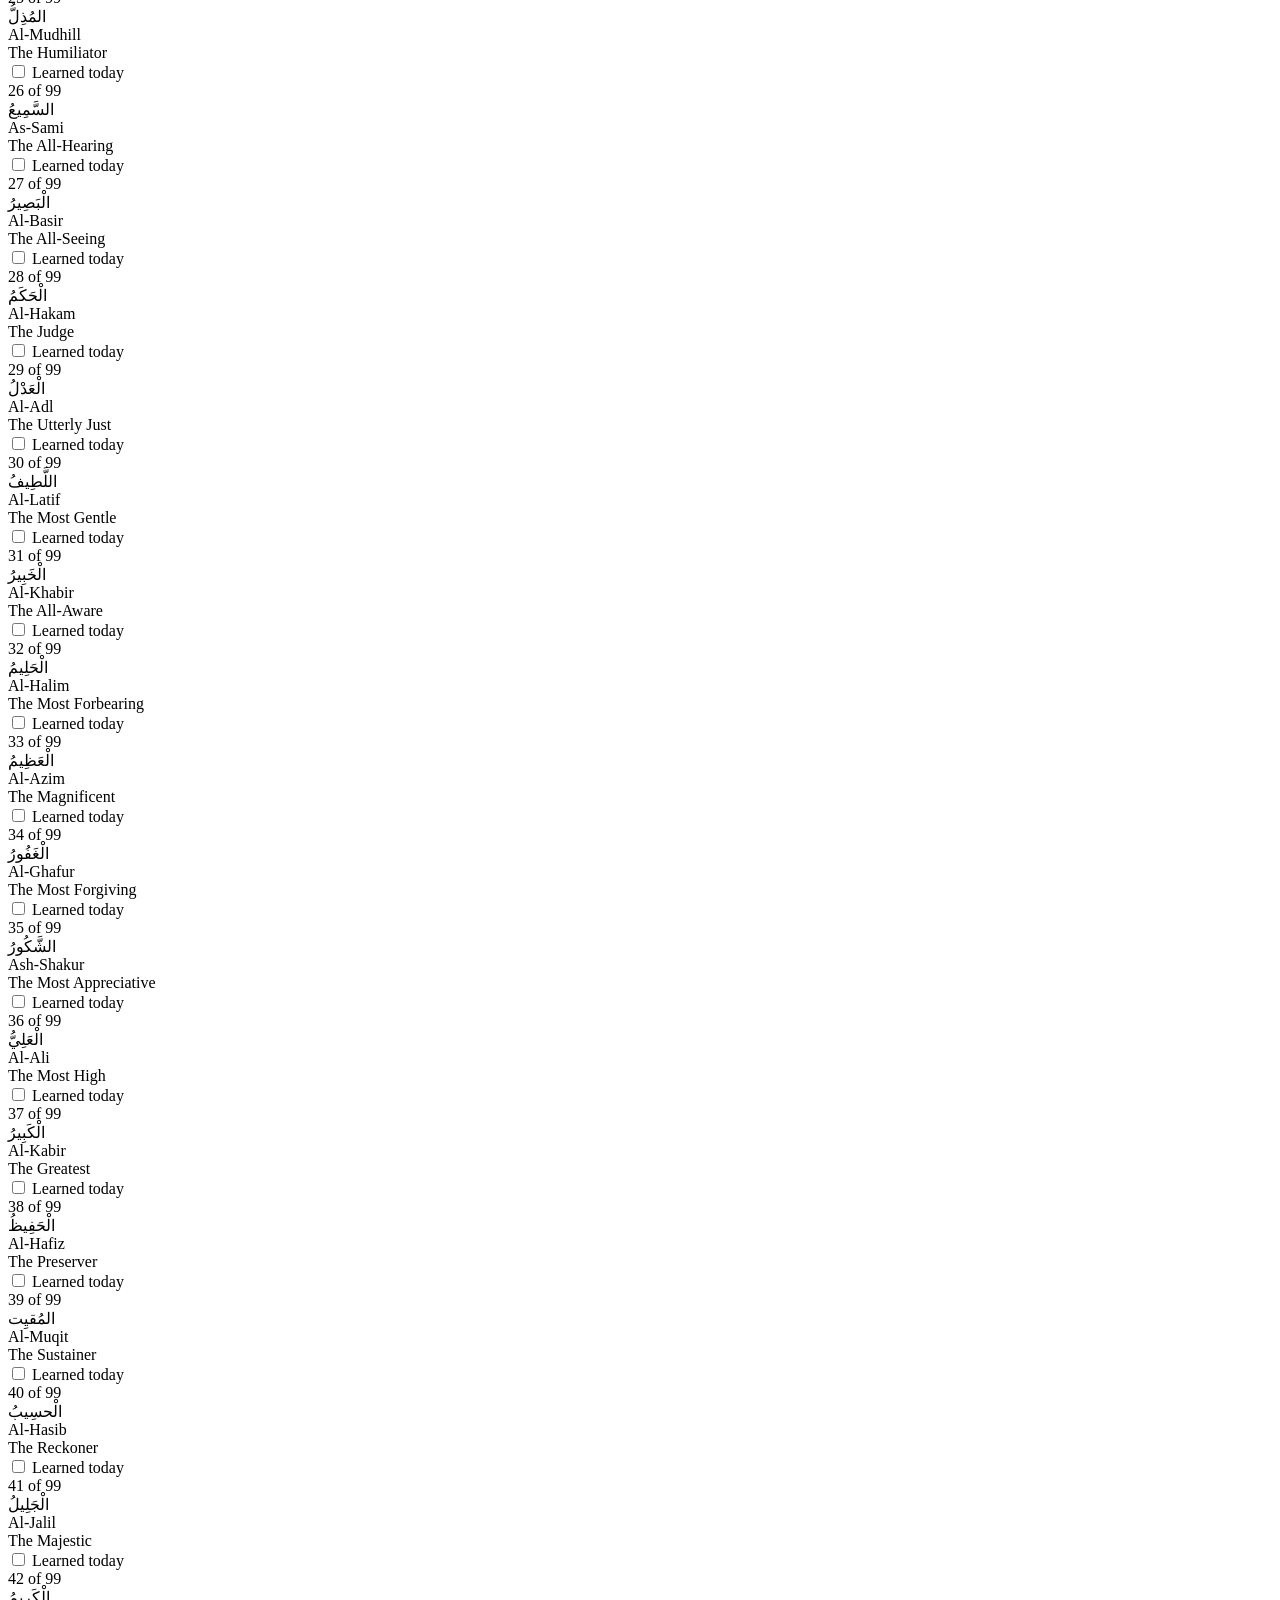
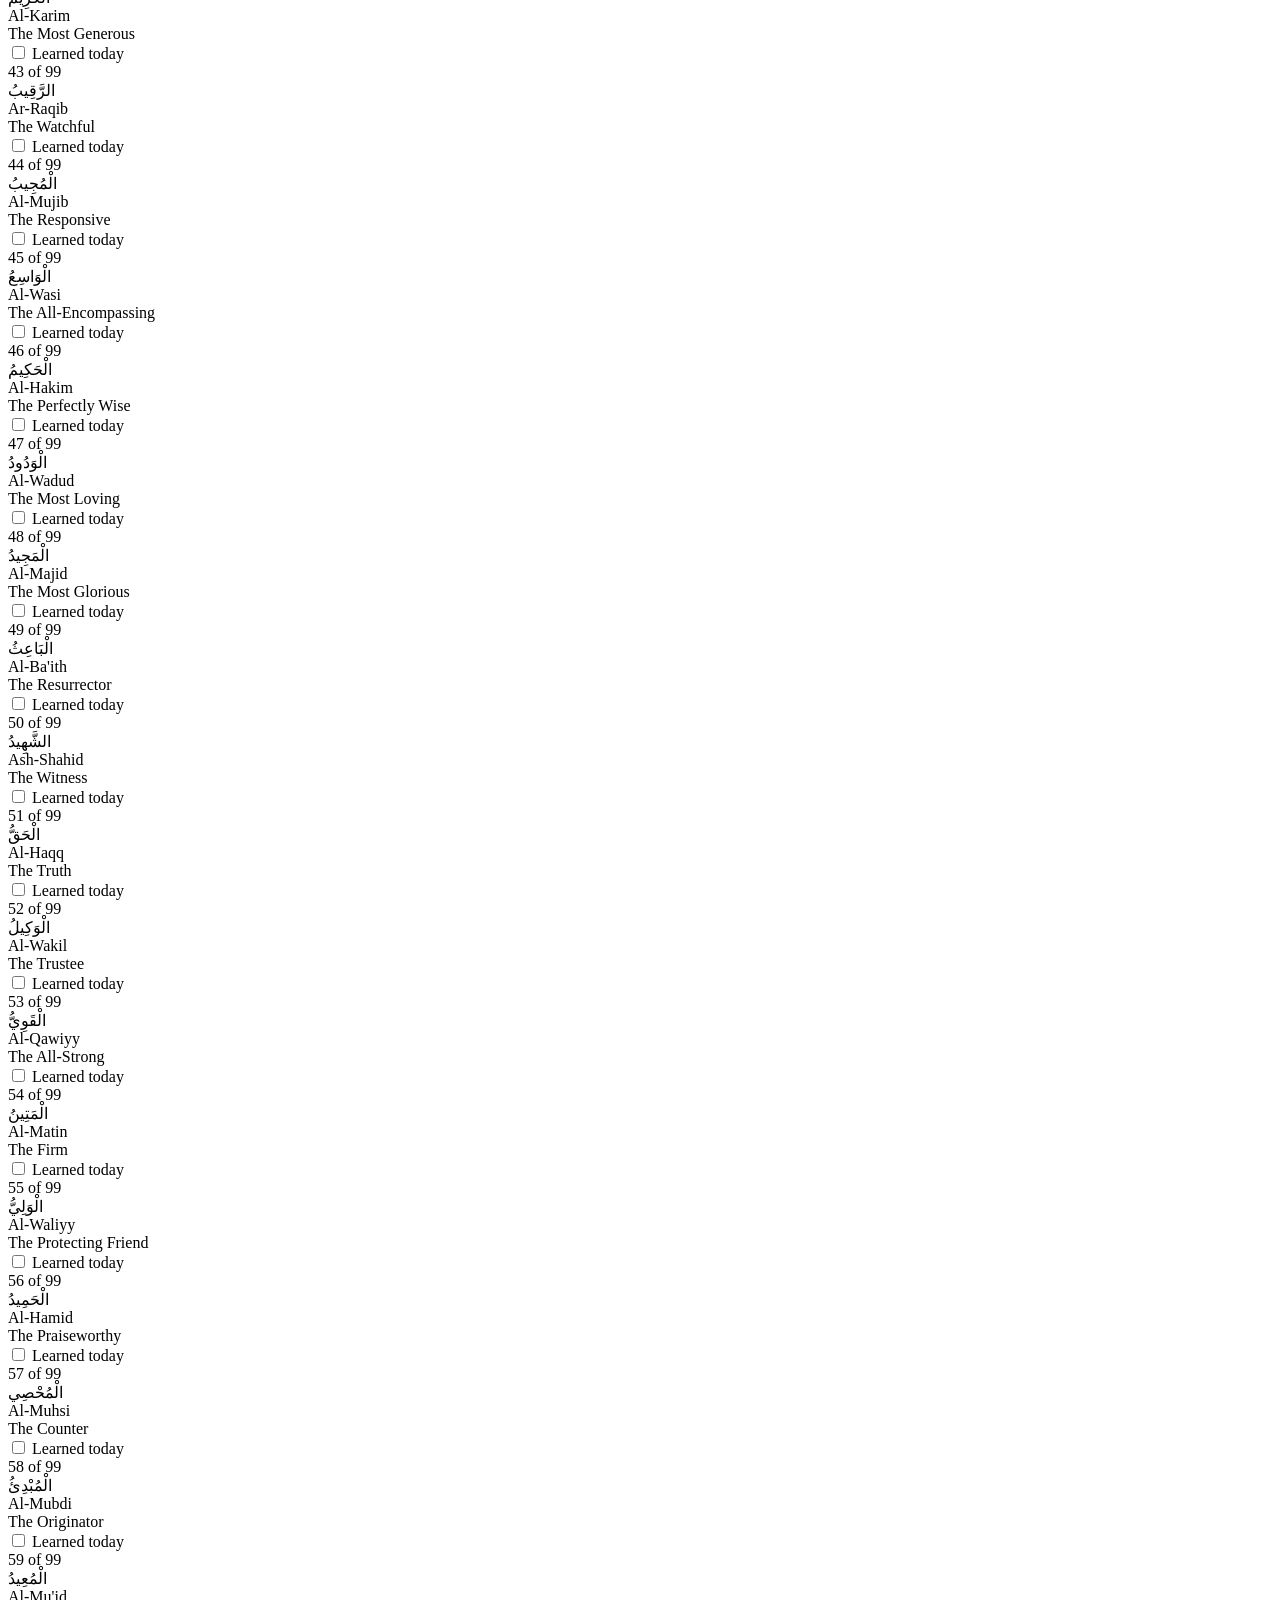
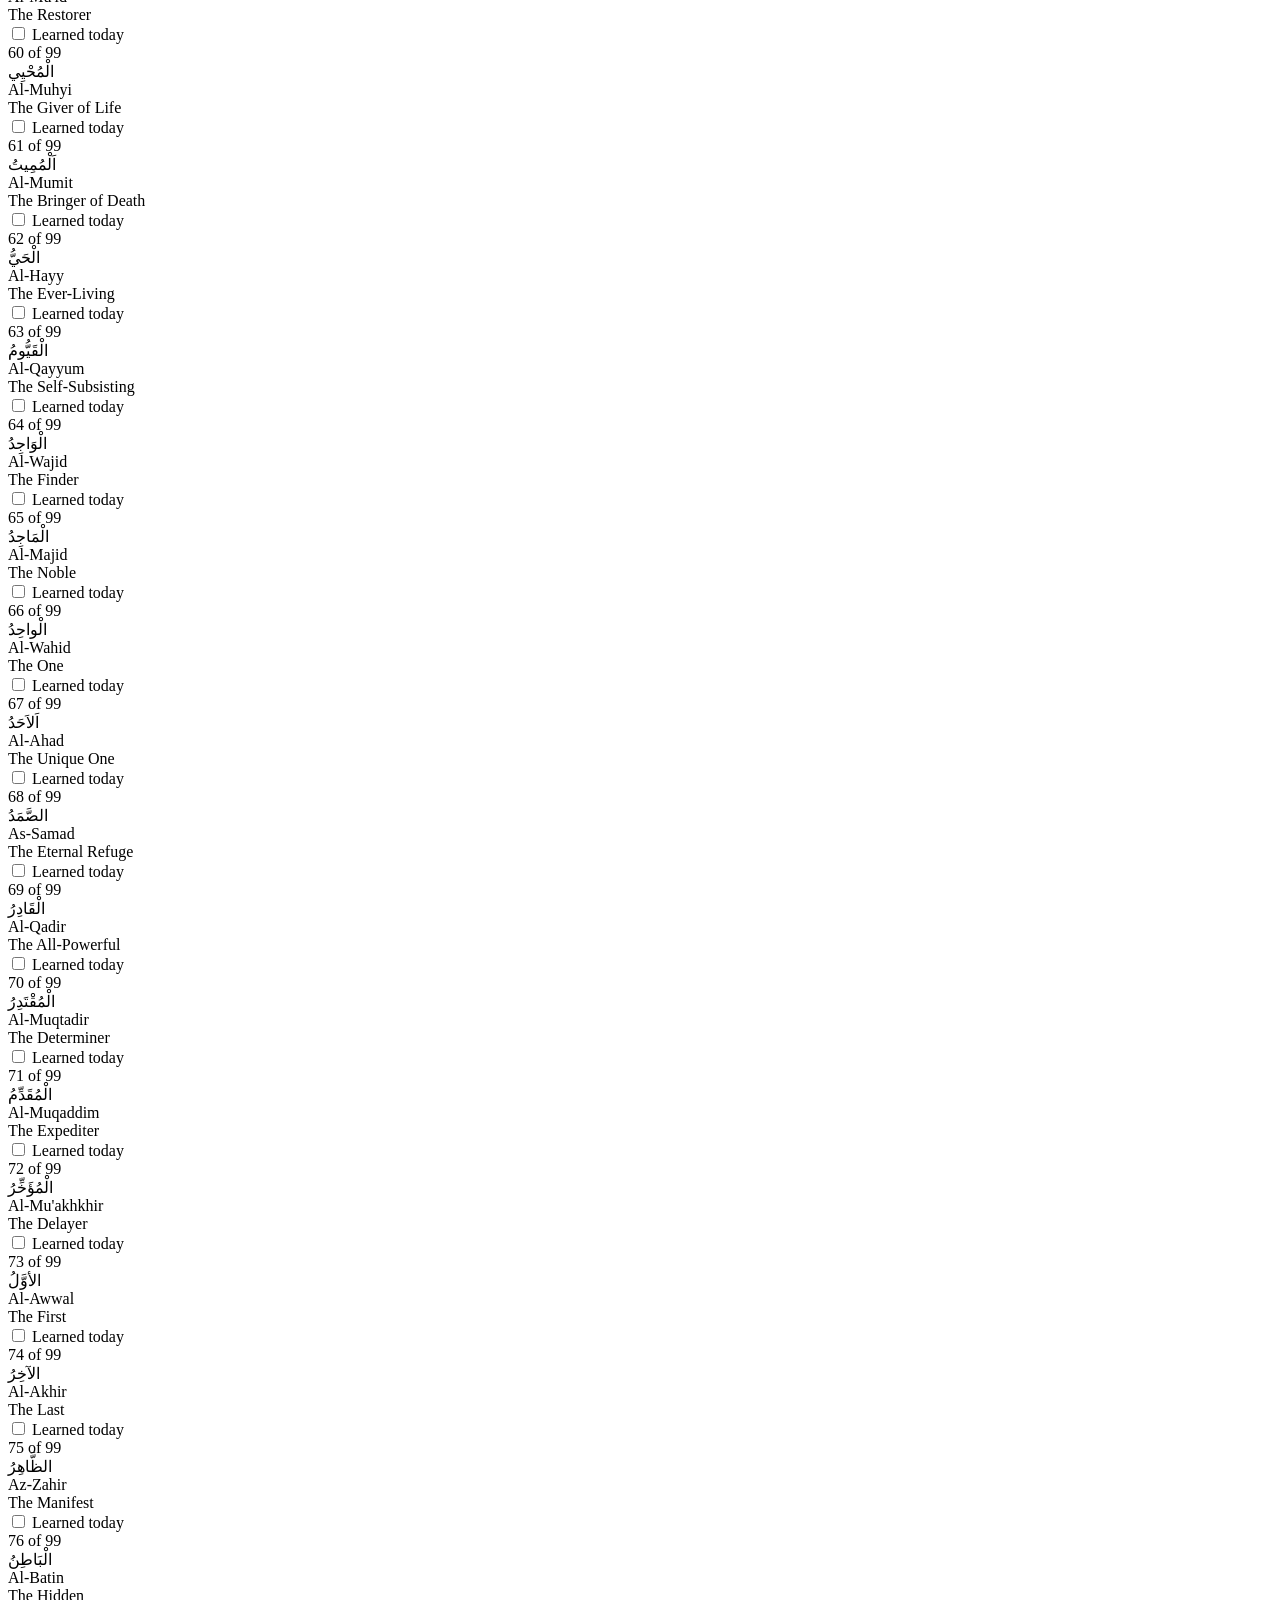
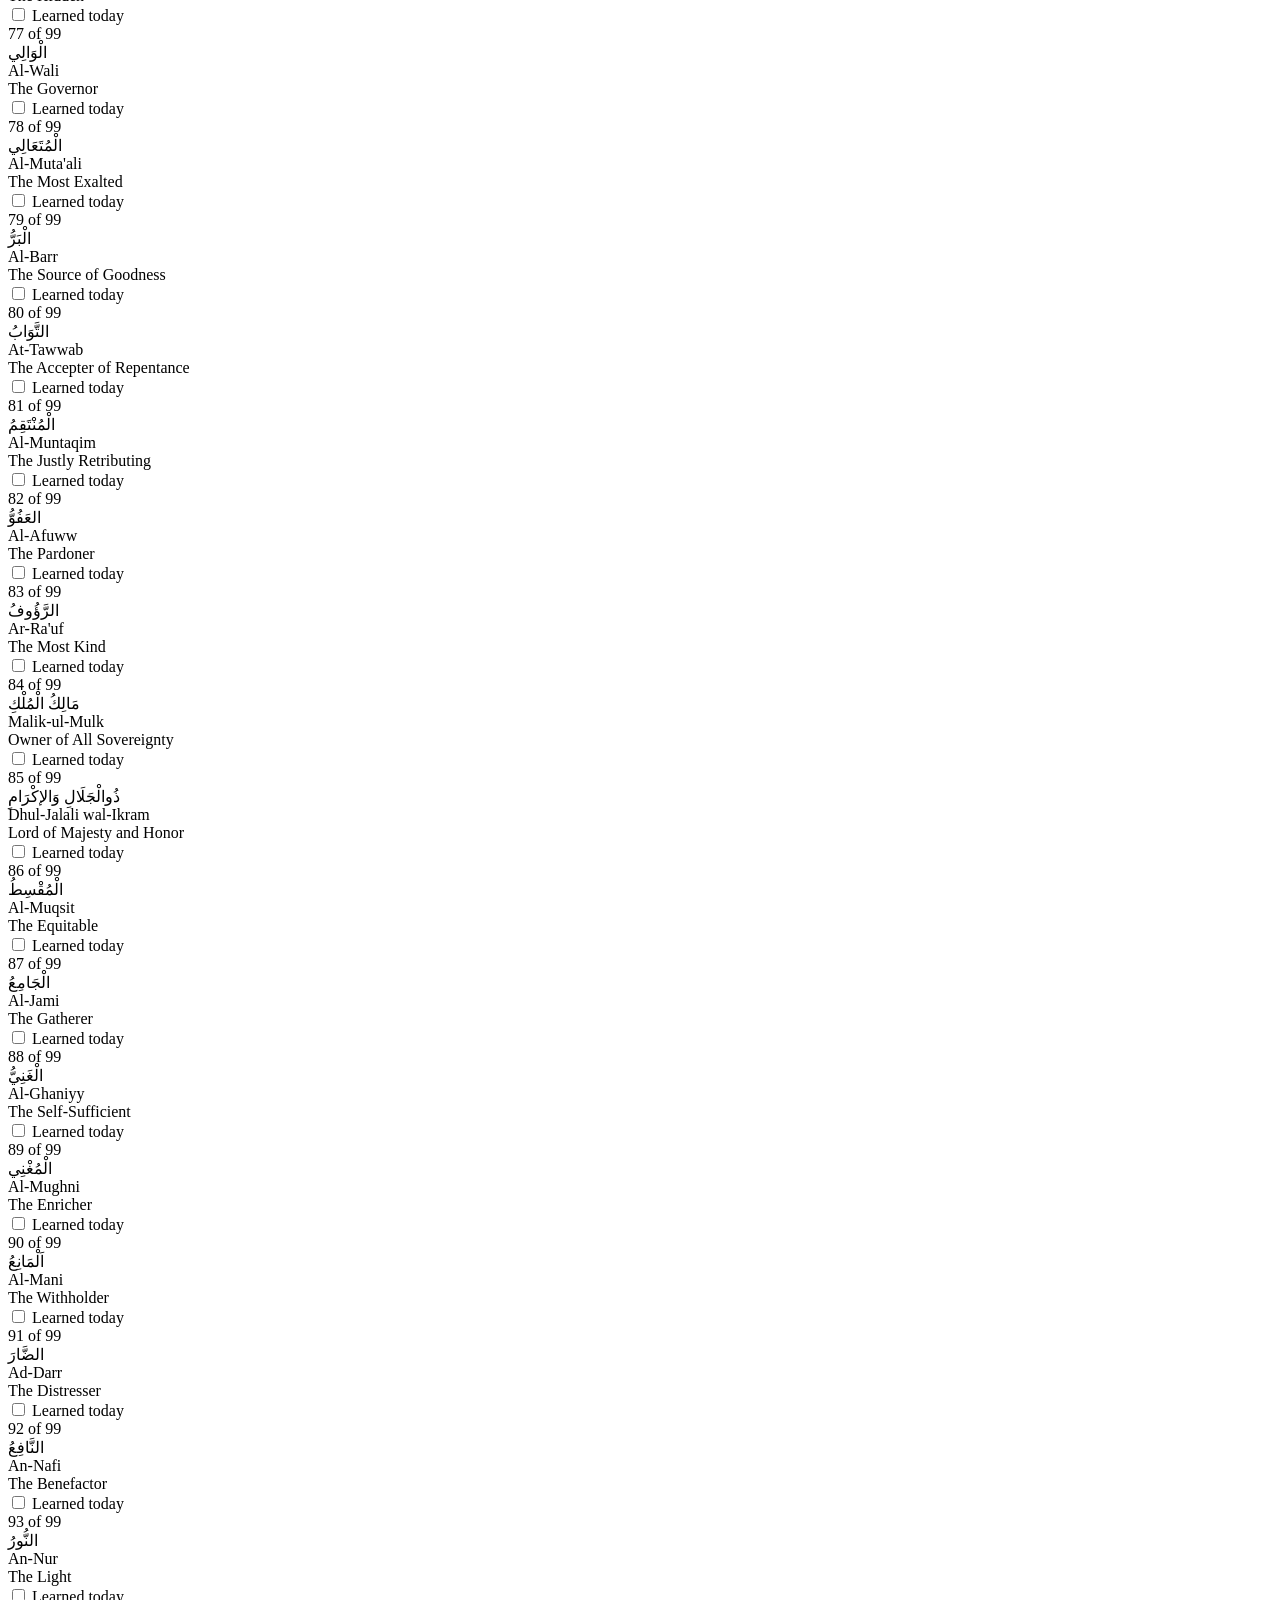
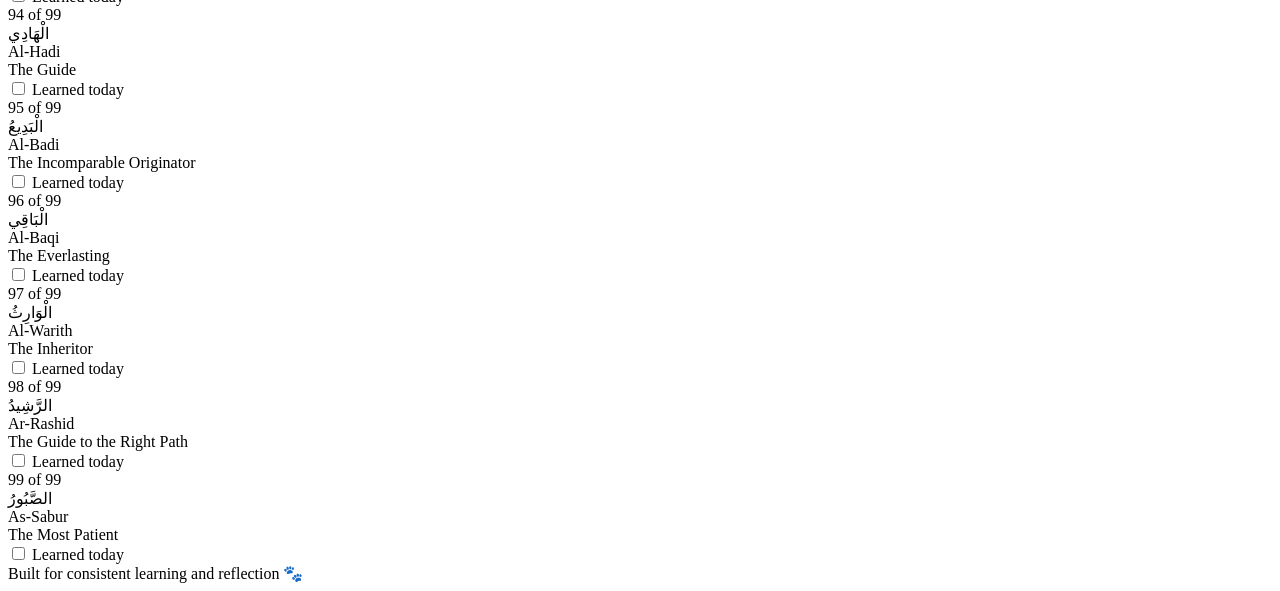
==== commit fbc165f5: "Move practice sections to top of home page" ====
--- a/index.html
+++ b/index.html
@@ -25,6 +25,25 @@
   </header>
 
   <main class="container" id="top">
+    <section class="practice-section practice-section-top" aria-labelledby="practice-title">
+      <h2 id="practice-title" class="section-title">Practice Divine Names</h2>
+      <p class="muted">Choose a practice method to strengthen recall.</p>
+      <div class="practice-grid">
+        <a class="practice-card" href="flashcards.html">
+          <span class="practice-icon" aria-hidden="true">▣</span>
+          <h3>Flashcards</h3>
+          <p>Reveal meanings, shuffle the deck, and mark names to review.</p>
+          <span class="practice-link">Open flashcards</span>
+        </a>
+        <a class="practice-card" href="quiz.html">
+          <span class="practice-icon" aria-hidden="true">?</span>
+          <h3>Quick quiz</h3>
+          <p>Test which transliterated Divine Name matches each meaning.</p>
+          <span class="practice-link">Take the quiz</span>
+        </a>
+      </div>
+    </section>
+
     <section class="grid" aria-label="Learning dashboard">
       <article class="card">
         <h2>Today's goal</h2>
@@ -53,25 +72,6 @@
       </div>
       <div class="names-grid" id="names-list"></div>
     </section>
-
-    <section class="practice-section" aria-labelledby="practice-title">
-      <h2 id="practice-title" class="section-title">Practice Divine Names</h2>
-      <p class="muted">Choose a practice method to strengthen recall.</p>
-      <div class="practice-grid">
-        <a class="practice-card" href="flashcards.html">
-          <span class="practice-icon" aria-hidden="true">▣</span>
-          <h3>Flashcards</h3>
-          <p>Reveal meanings, shuffle the deck, and mark names to review.</p>
-          <span class="practice-link">Open flashcards</span>
-        </a>
-        <a class="practice-card" href="quiz.html">
-          <span class="practice-icon" aria-hidden="true">?</span>
-          <h3>Quick quiz</h3>
-          <p>Test which transliterated Divine Name matches each meaning.</p>
-          <span class="practice-link">Take the quiz</span>
-        </a>
-      </div>
-    </section>
   </main>
 
   <footer>Built for consistent learning and reflection <span aria-hidden="true">🐾</span></footer>
--- a/style.css
+++ b/style.css
@@ -1,10 +1,2 @@
-.practice-section { margin-top: 2.5rem; }
-.practice-section > .muted { margin-top: -.45rem; }
-.practice-grid { display: grid; grid-template-columns: repeat(2, minmax(0, 1fr)); gap: 1rem; margin-top: 1rem; }
-.practice-card { display: block; padding: 1.4rem; color: var(--ink); background: var(--surface); border: 1px solid var(--border); border-radius: 16px; box-shadow: var(--shadow); text-decoration: none; transition: transform .2s ease, border-color .2s ease, box-shadow .2s ease; }
-.practice-card:hover { transform: translateY(-3px); border-color: var(--accent); box-shadow: 0 14px 30px rgba(27, 66, 55, .15); }
-.practice-card h3 { margin: .65rem 0 .45rem; font-size: 1.2rem; }
-.practice-card p { margin: 0; color: var(--muted); line-height: 1.5; }
-.practice-icon { display: inline-grid; width: 2.4rem; height: 2.4rem; place-items: center; color: white; background: var(--accent); border-radius: 10px; font-size: 1.35rem; font-weight: 800; }
-.practice-link { display: inline-block; margin-top: 1rem; color: var(--accent-dark); font-weight: 800; }
-@media (max-width: 600px) { .practice-grid { grid-template-columns: 1fr; } }
+.practice-section-top { margin-top: 0; margin-bottom: 2.5rem; }
+.practice-section-top .section-title { margin-top: 0; }
